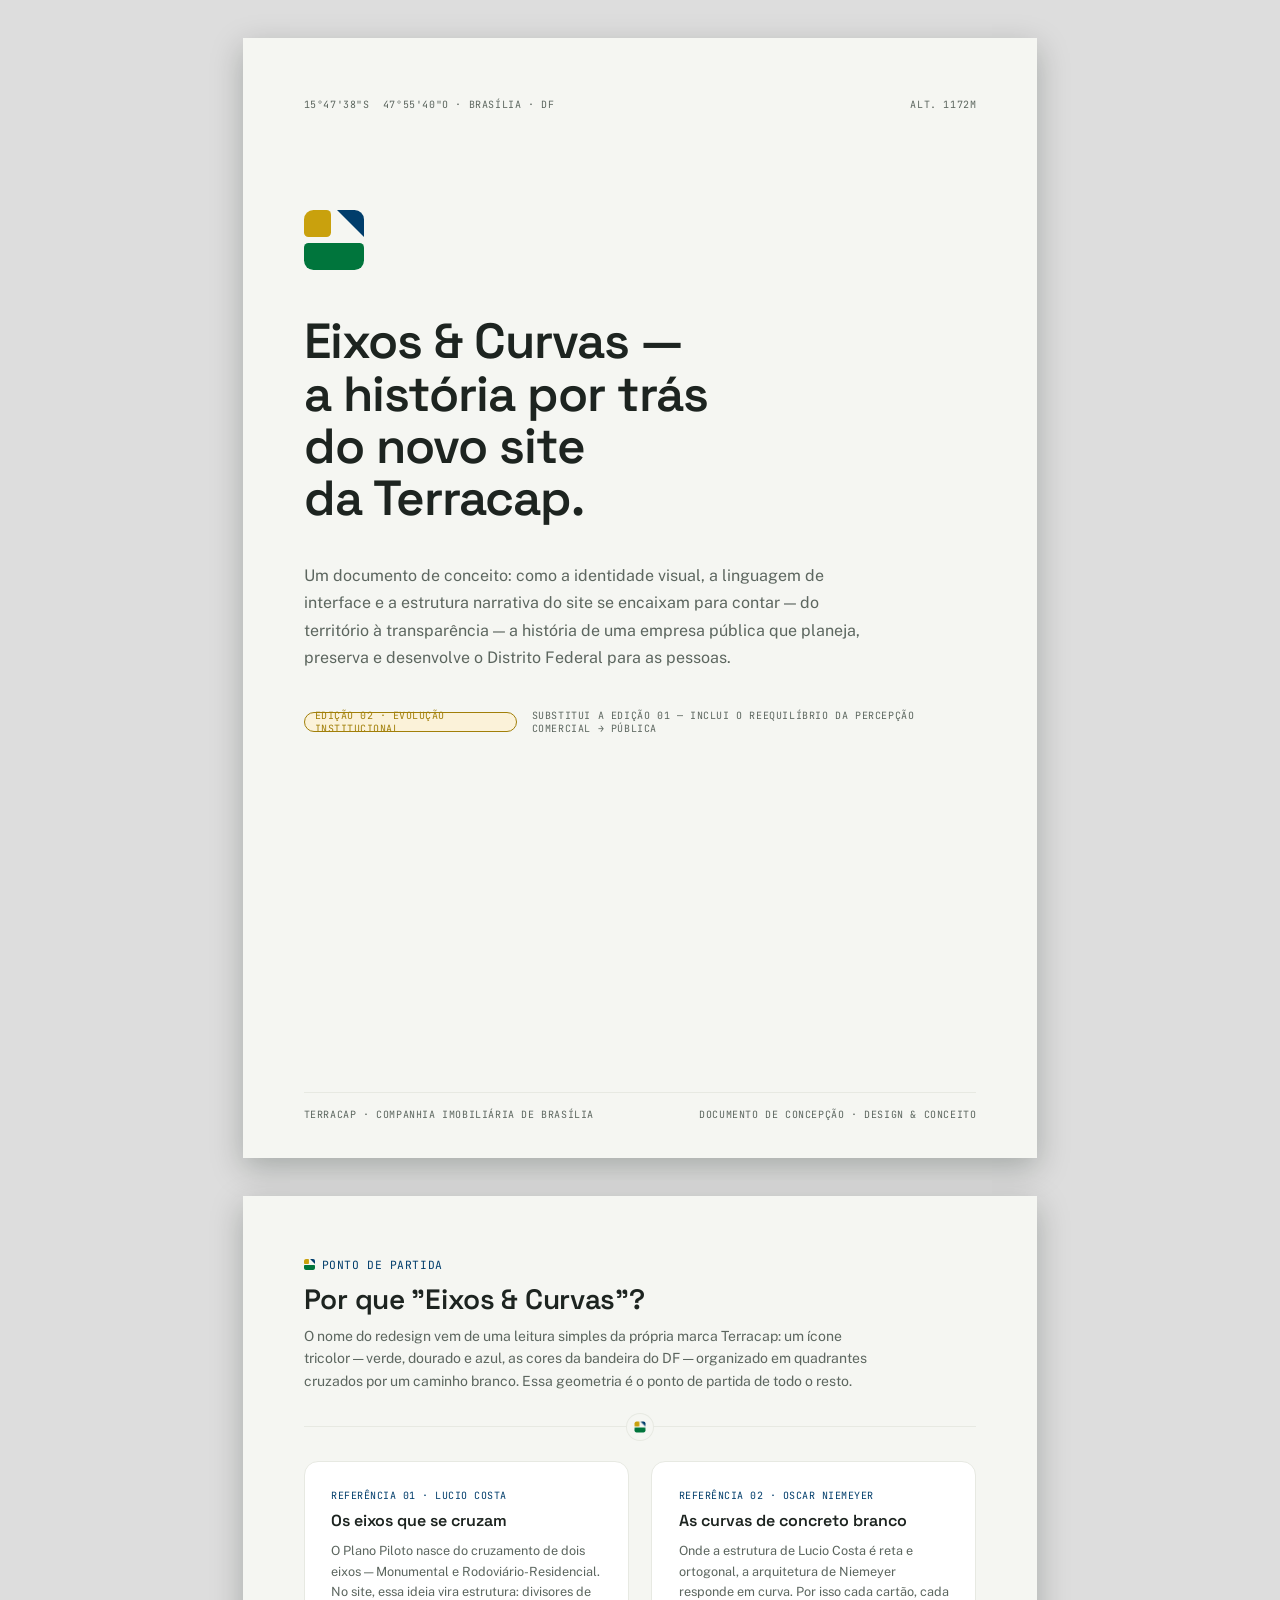
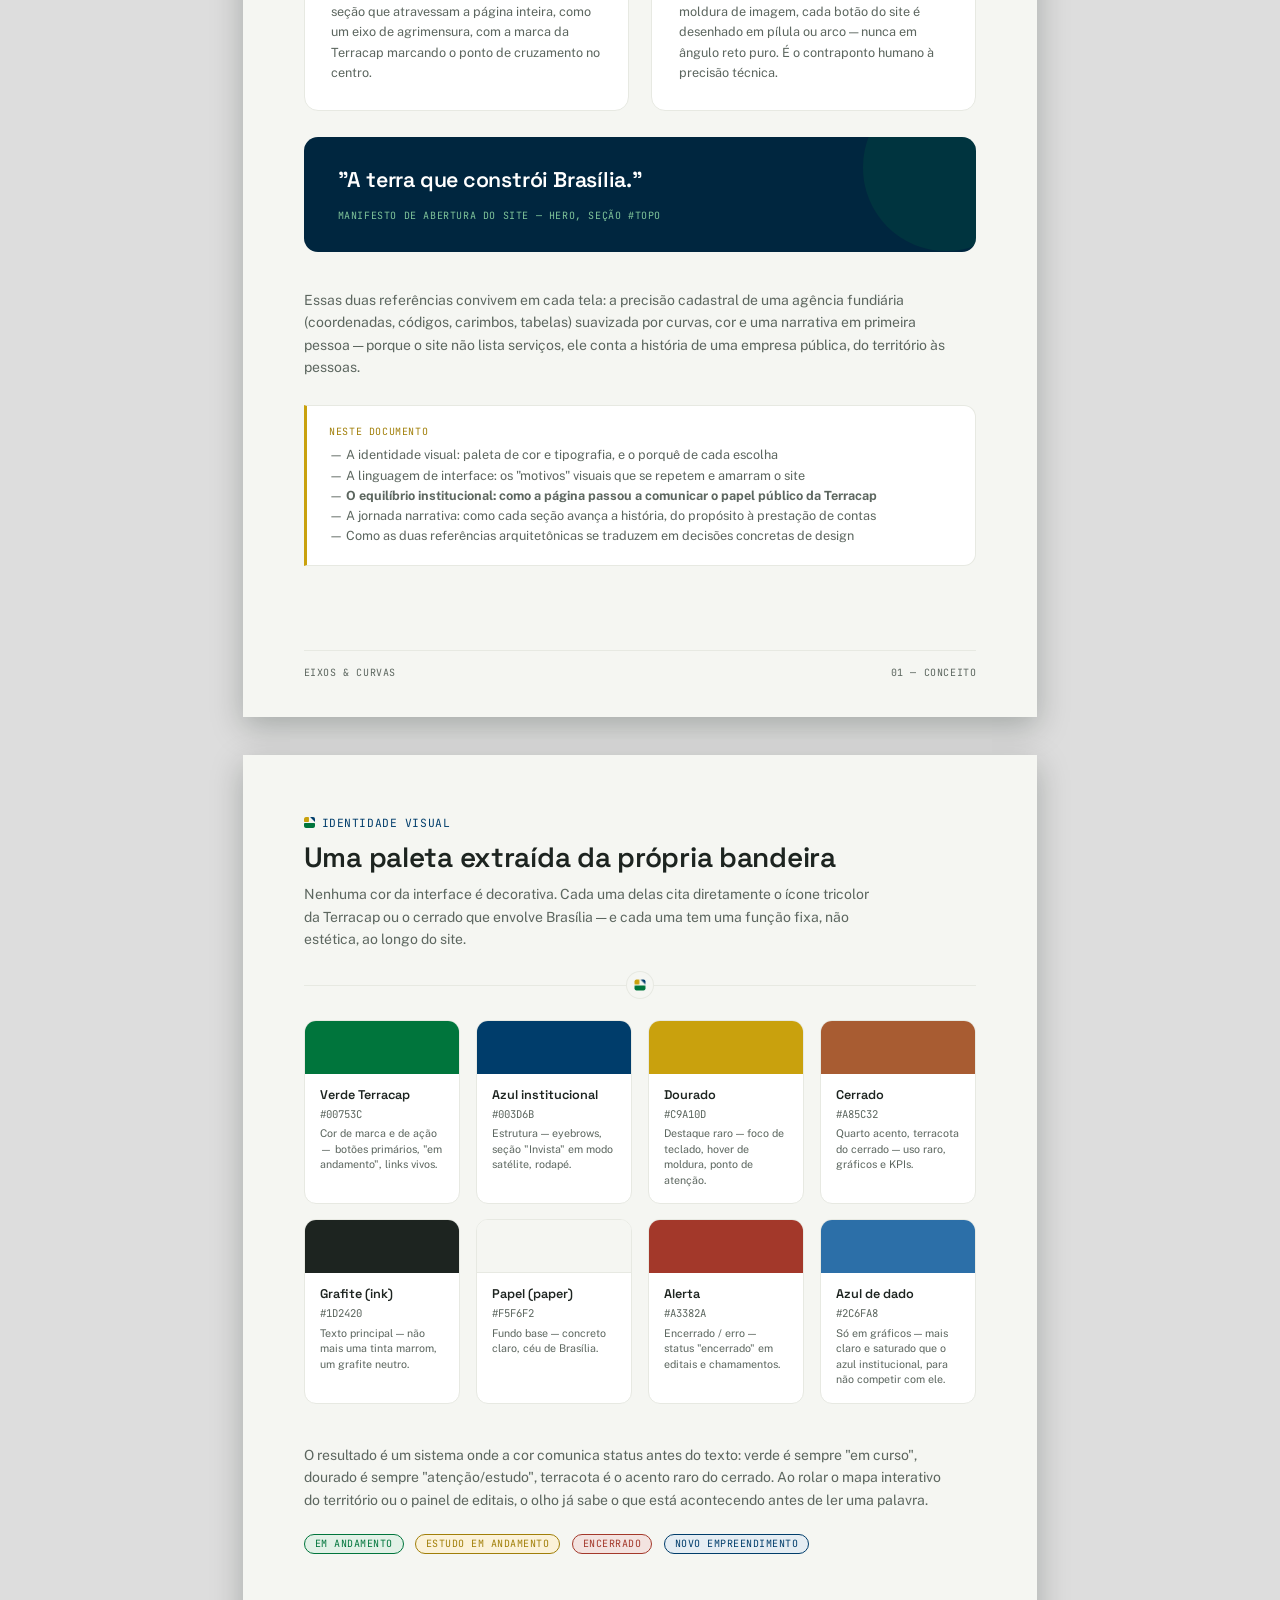
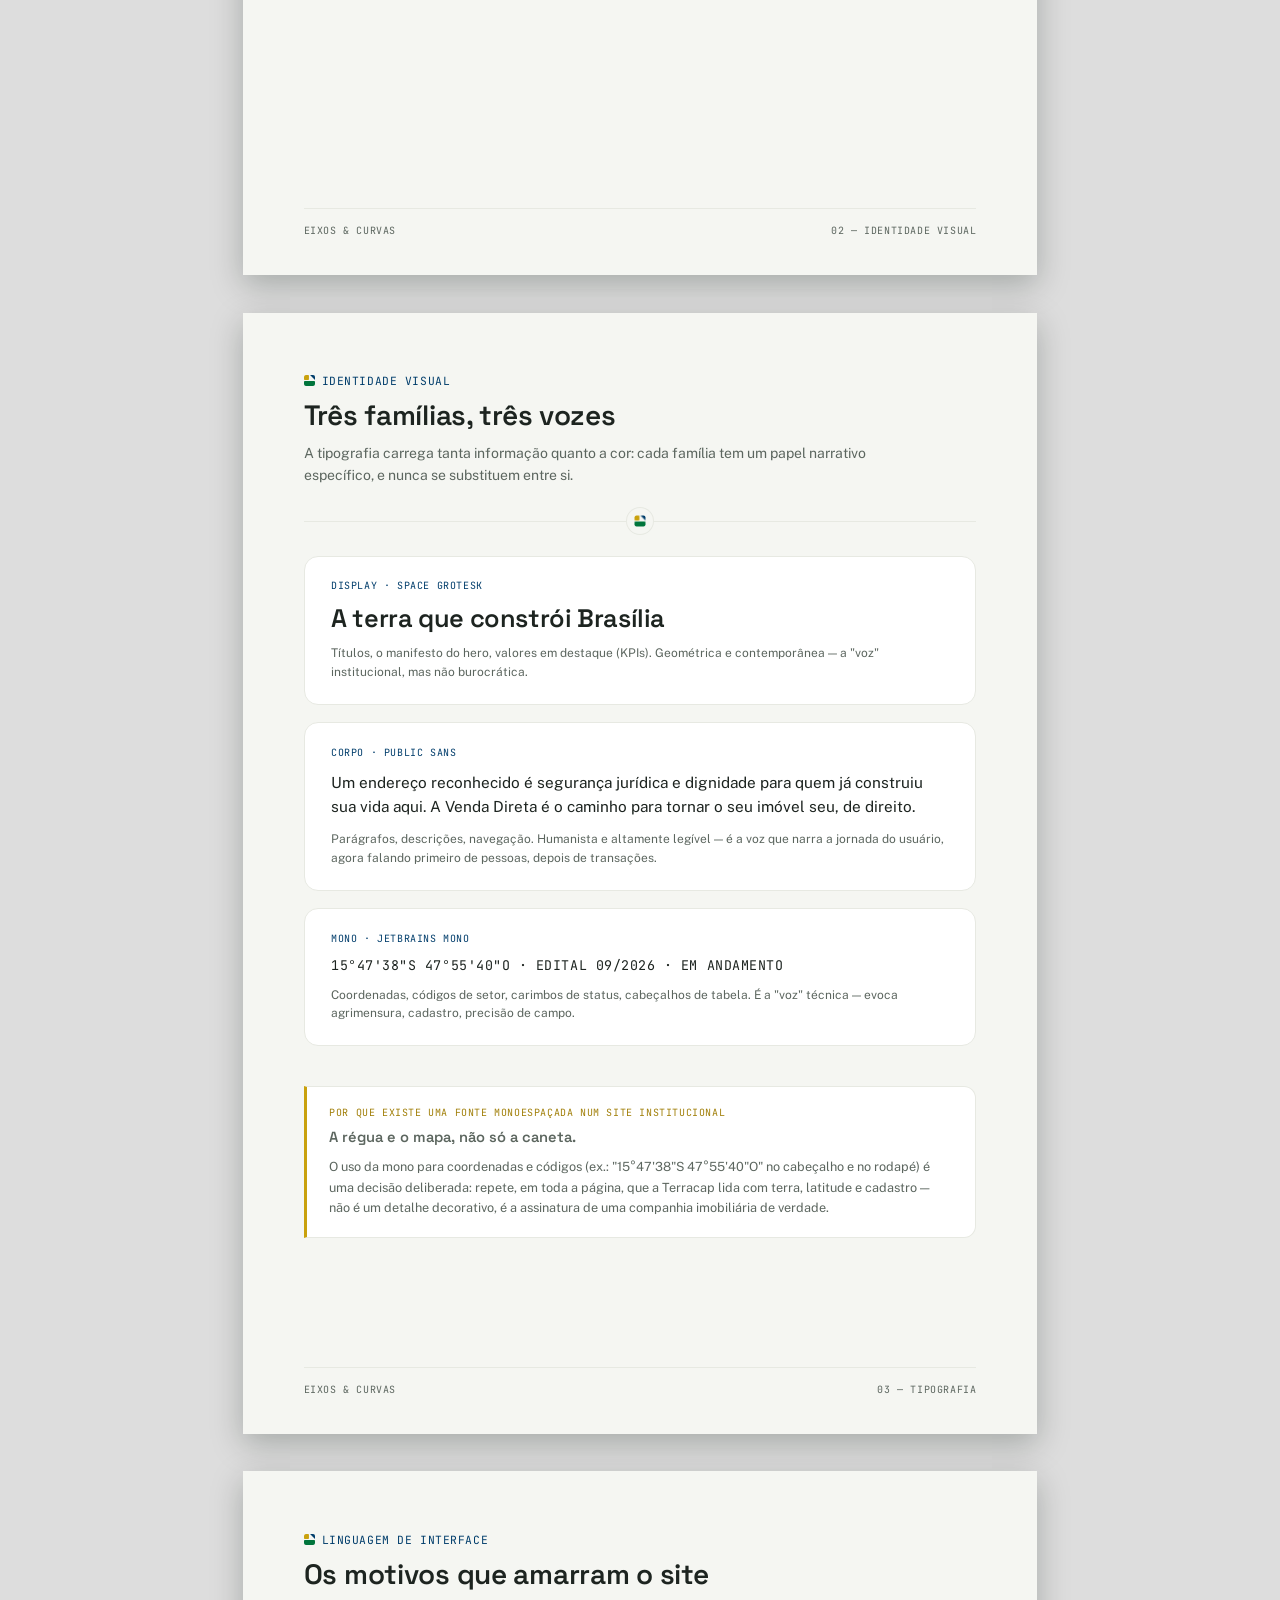
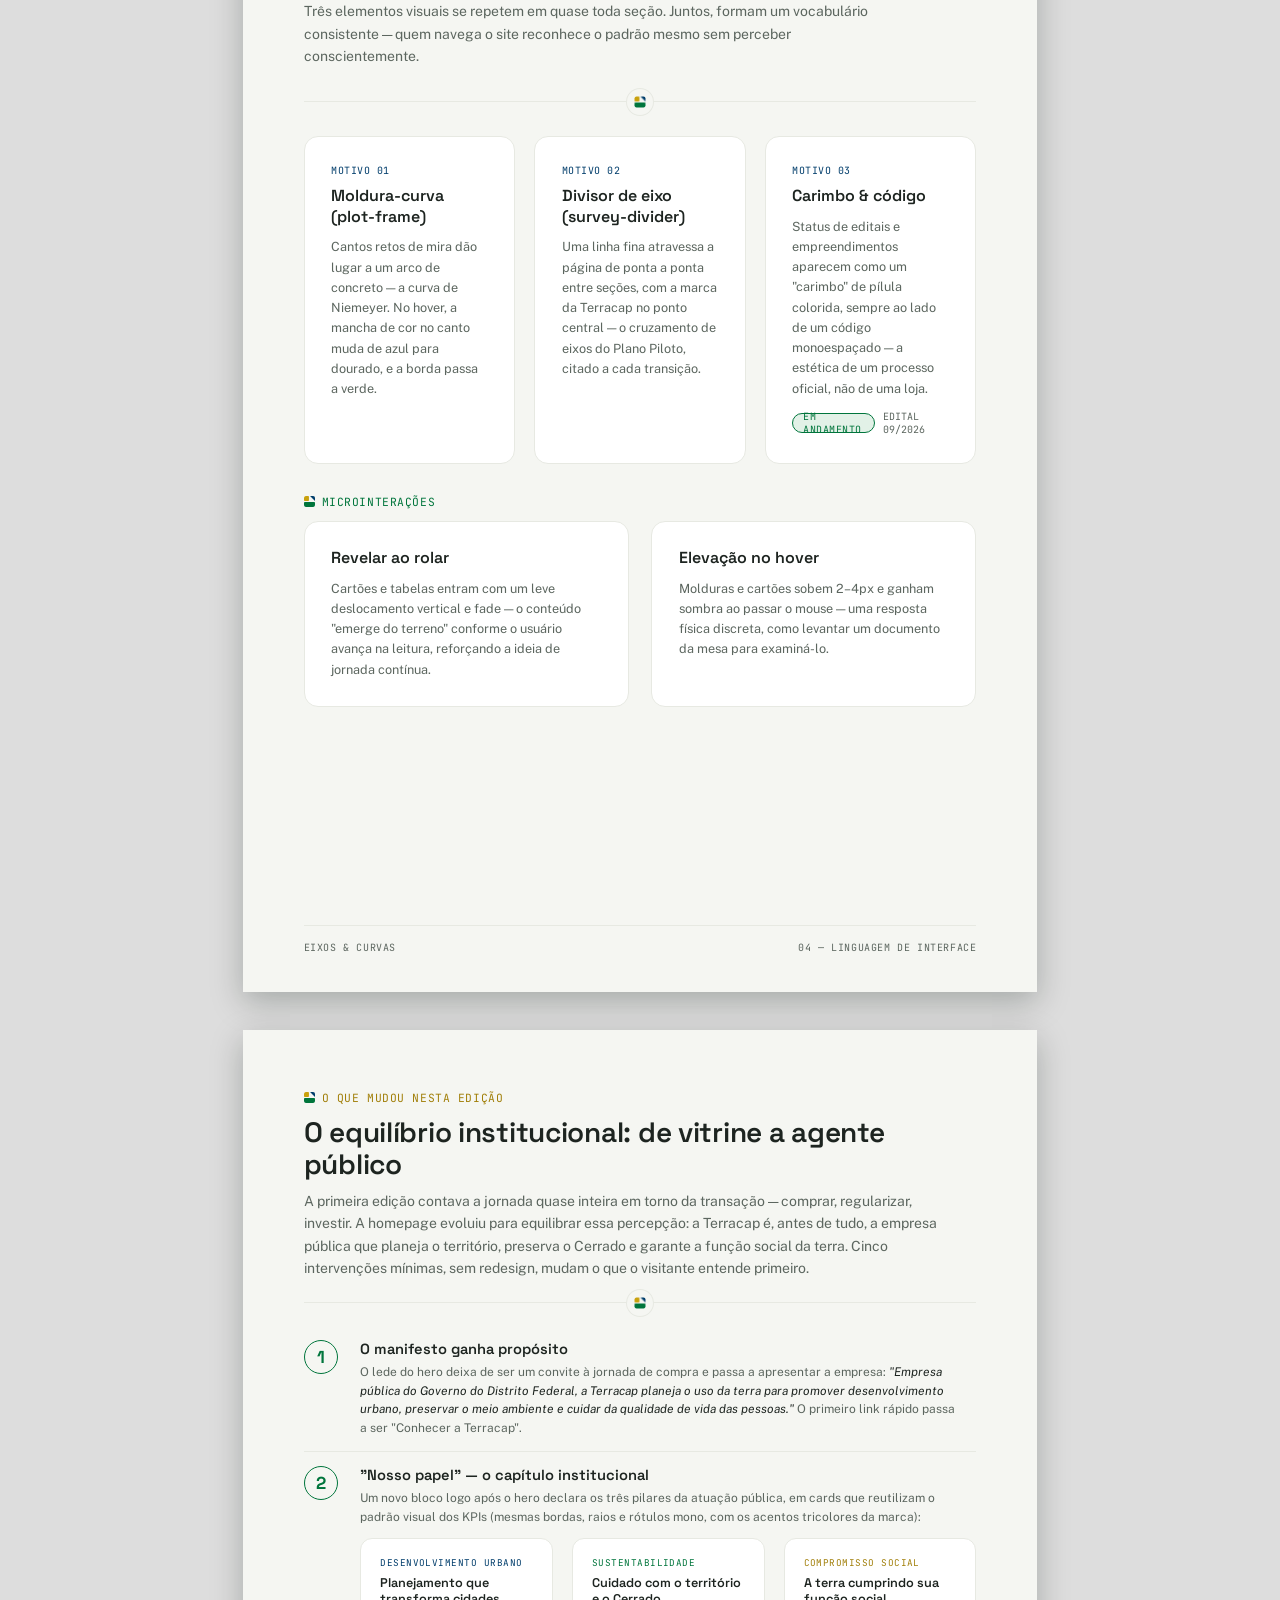
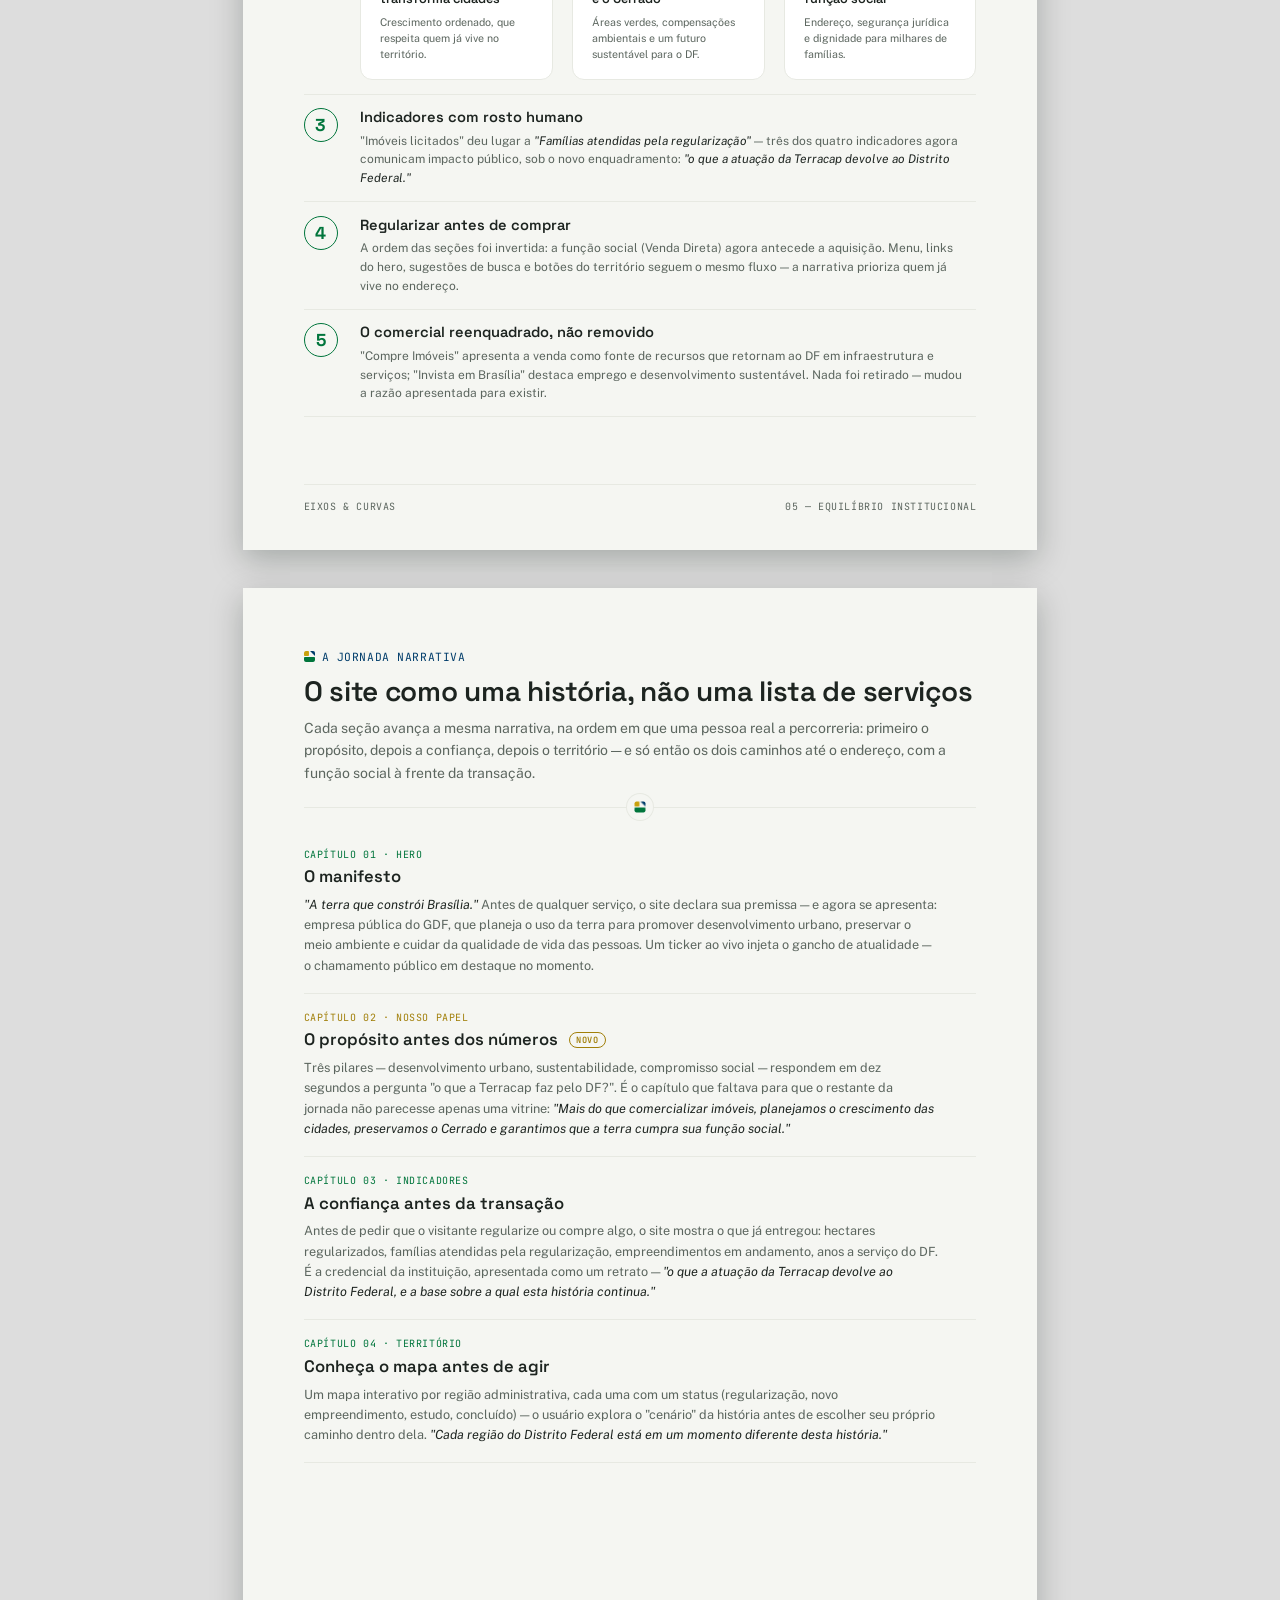
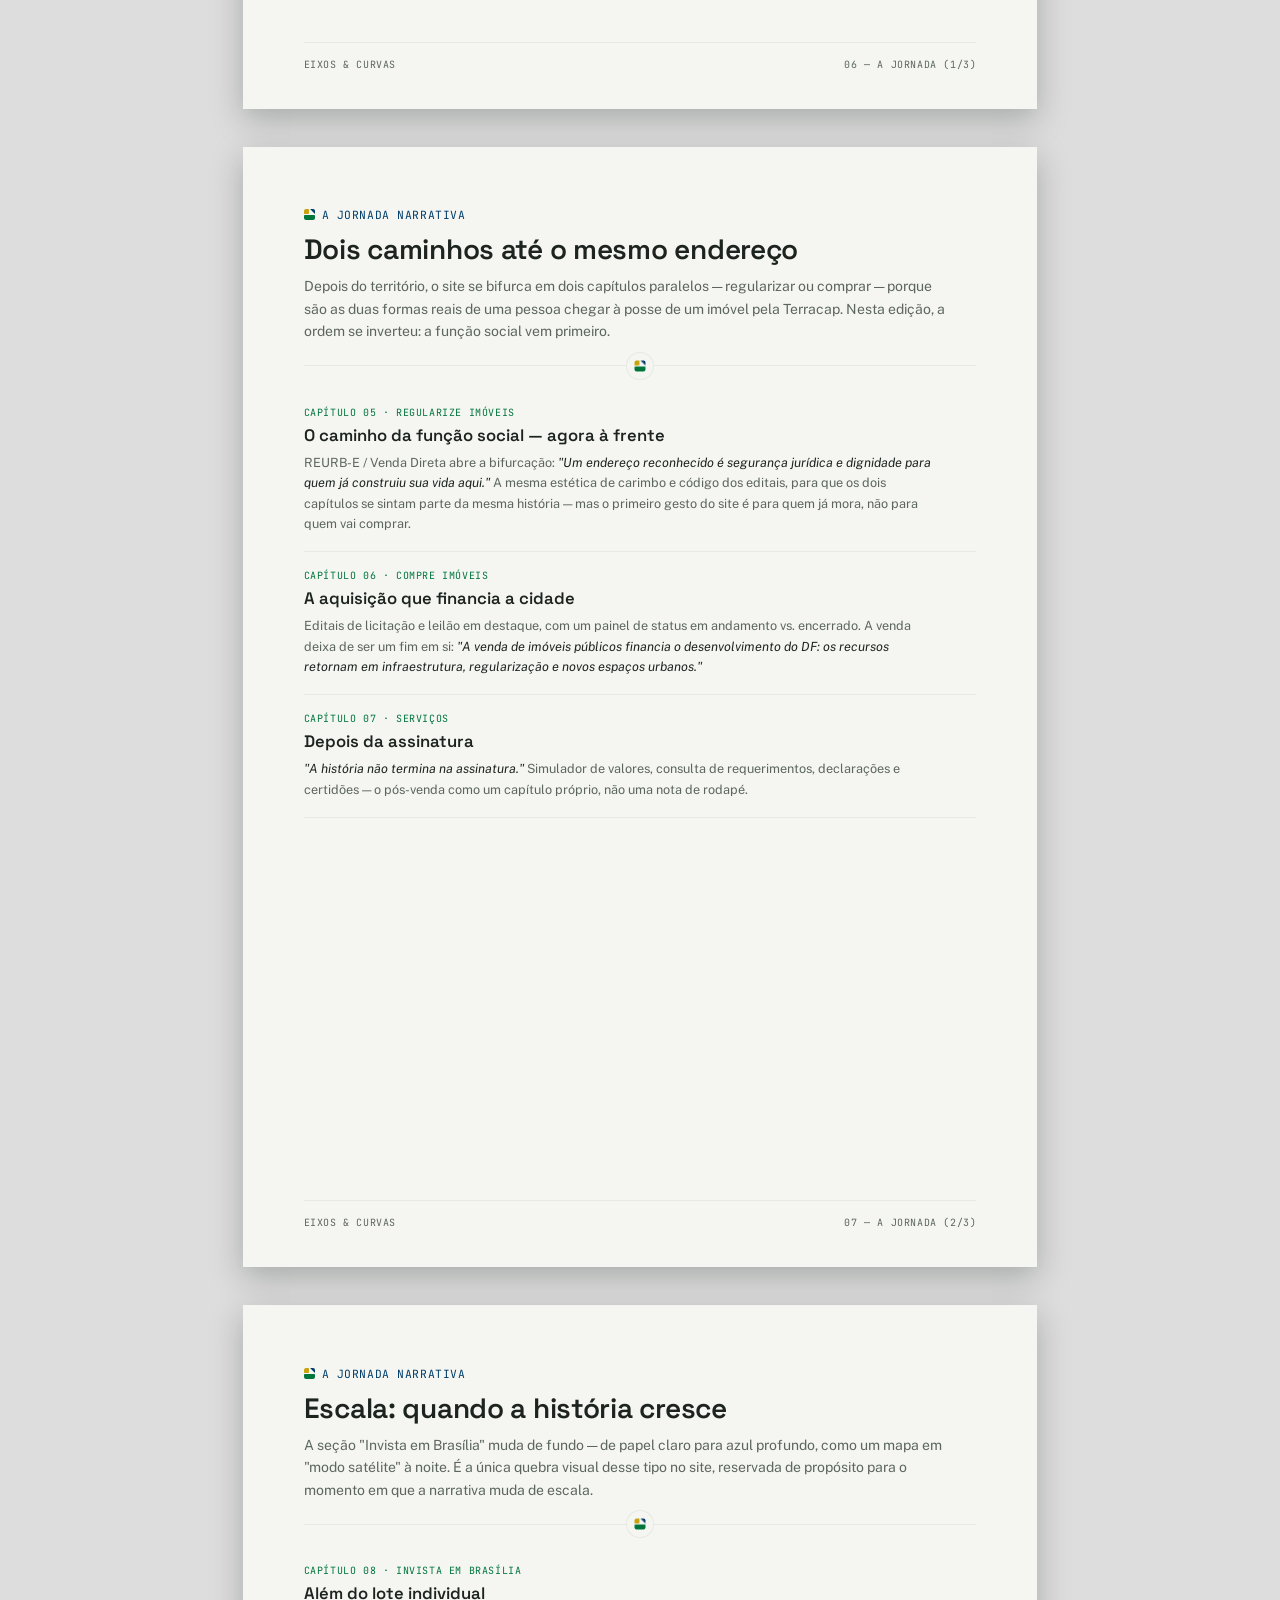
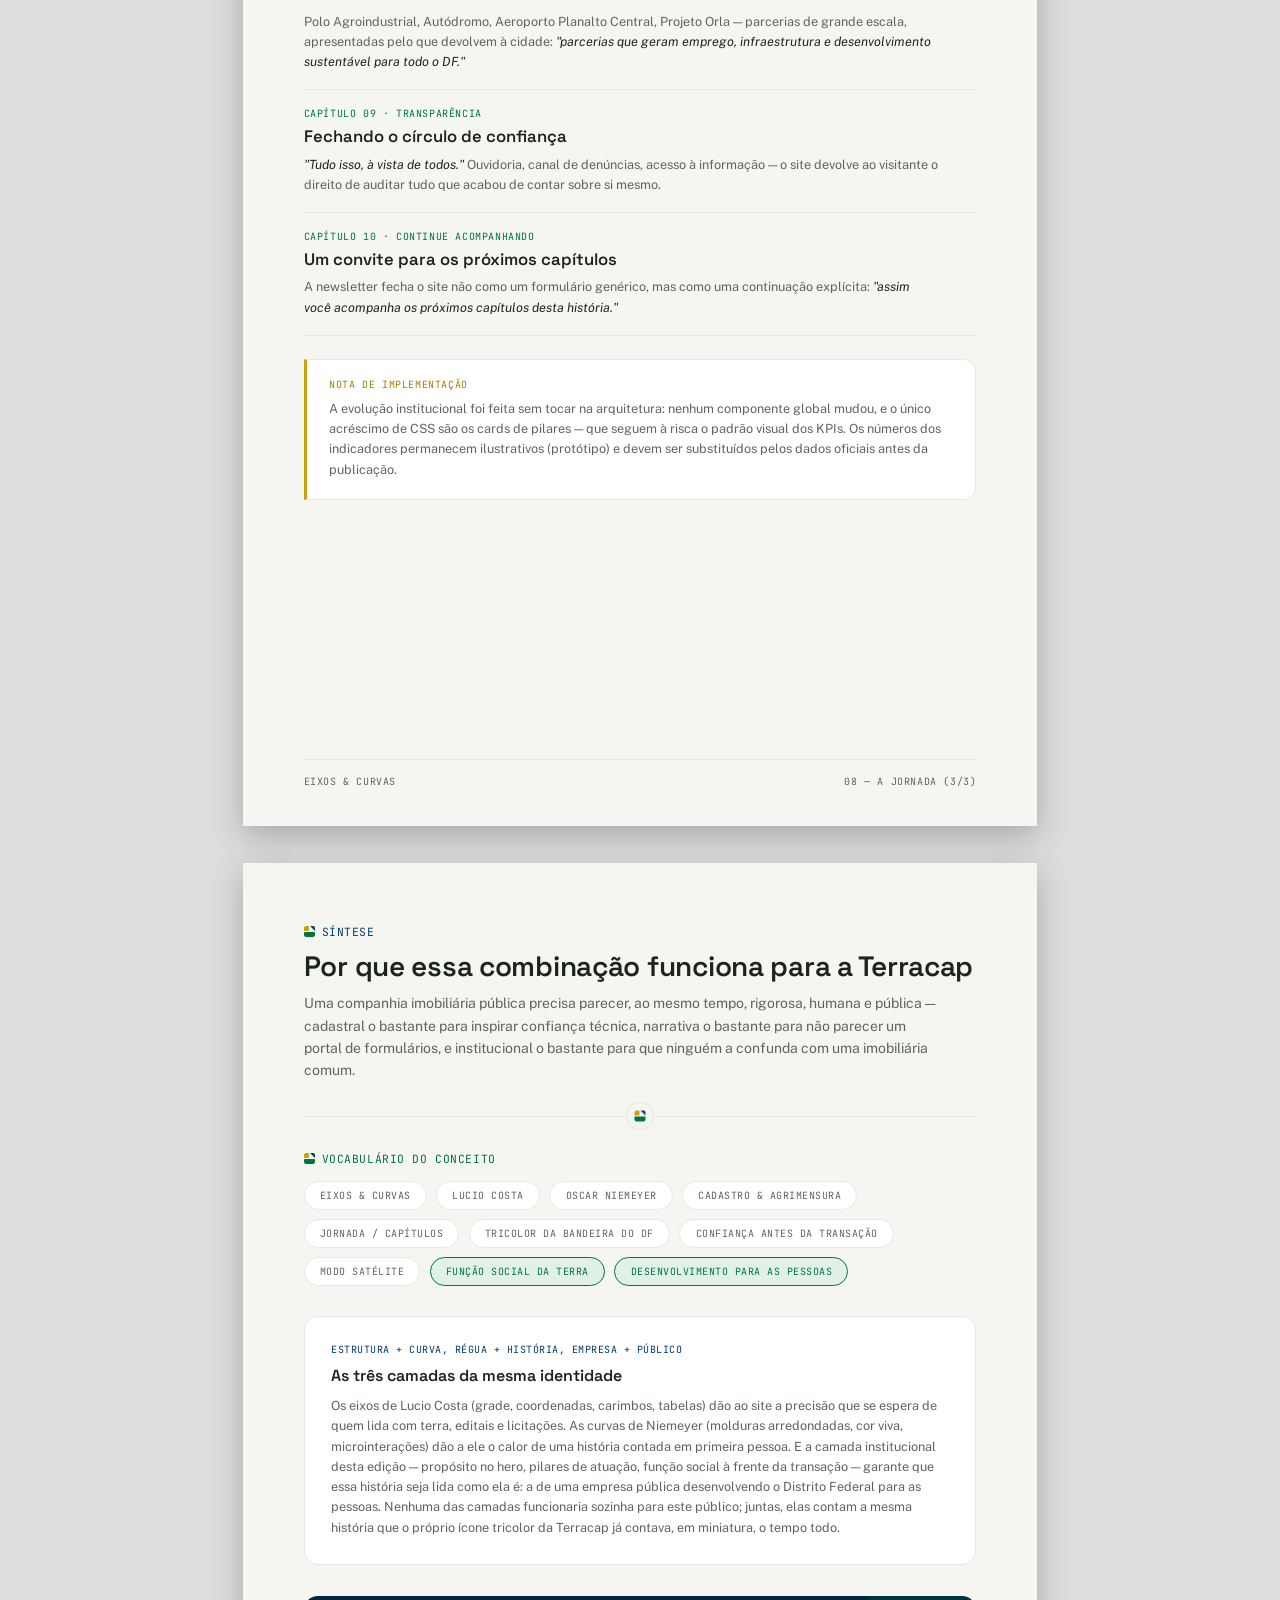
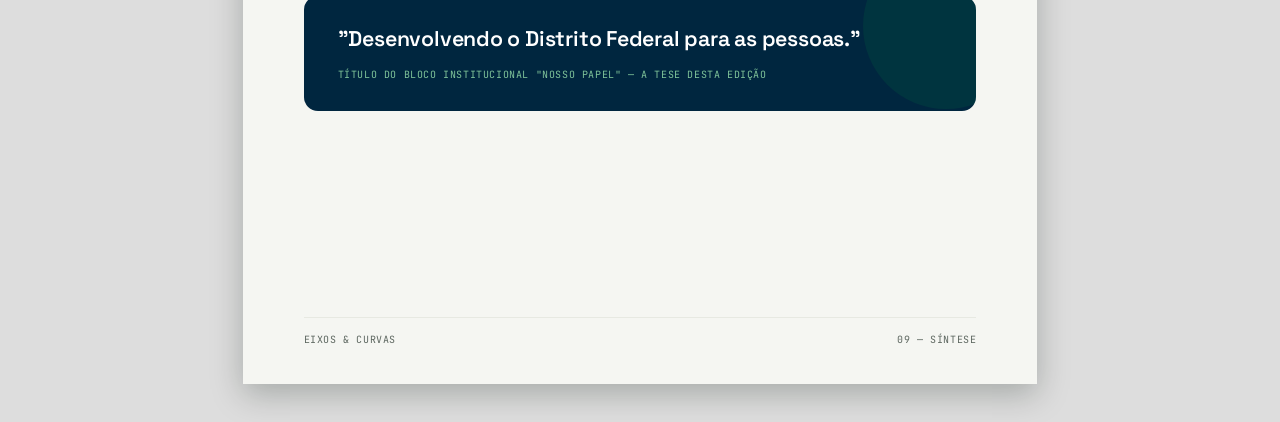
==== doc/Terracap-Eixos-e-Curvas-Conceito-e-Design.html @ aa043e46 "New content" ====
<!DOCTYPE html>
<html lang="pt-br">
<head>
<meta charset="utf-8">
<title>Terracap · Eixos &amp; Curvas — Conceito e Design</title>
<link rel="preconnect" href="https://fonts.googleapis.com">
<link rel="preconnect" href="https://fonts.gstatic.com" crossorigin>
<link href="https://fonts.googleapis.com/css2?family=Space+Grotesk:wght@500;600;700&family=Public+Sans:wght@400;500;600;700&family=JetBrains+Mono:wght@400;500;600&display=swap" rel="stylesheet">
<style>
/* ============================================================
   Documento de conceito — mesmos tokens do site (terracap.css)
   Impresso em A4 retrato via navegador (como a edição anterior).
   ============================================================ */
:root{
  --ink:#1D2420; --ink-60:#5C665F;
  --paper:#F5F6F2; --paper-deep:#E7E9E2; --white:#FFFFFF;
  --verde:#00753C; --verde-deep:#00532A; --verde-tint:#E2F1E7;
  --azul:#003D6B; --azul-deep:#00263F; --azul-tint:#E5EDF3;
  --dourado:#C9A10D; --dourado-deep:#A17F09; --dourado-tint:#FBF2D9;
  --alerta:#A3382A; --alerta-tint:#F3E3E0;
  --cerrado:#A85C32; --cerrado-deep:#7E4423; --cerrado-tint:#F3E7DE;
  --data-azul:#2C6FA8;
  --display:"Space Grotesk",sans-serif;
  --body:"Public Sans",sans-serif;
  --mono:"JetBrains Mono",monospace;
  --mark: url("data:image/svg+xml;utf8,<svg xmlns='http://www.w3.org/2000/svg' viewBox='0 0 20 20'><rect x='0' y='0' width='9' height='9' rx='1.5' fill='%23C9A10D'/><polygon points='11,0 20,0 20,9' fill='%23003D6B'/><rect x='0' y='11' width='20' height='9' rx='1.5' fill='%2300753C'/></svg>");
}
*{box-sizing:border-box;-webkit-print-color-adjust:exact;print-color-adjust:exact;}
html,body{margin:0;padding:0;}
body{font-family:var(--body);color:var(--ink);background:#DDD;}
@page{size:A4 portrait;margin:0;}

.page{
  width:210mm;height:296.5mm;position:relative;overflow:hidden;
  background:var(--paper);
  padding:16mm 16mm 24mm;
  page-break-after:always;break-after:page;
  margin:0 auto;
}
@media screen{ .page{margin:10mm auto;box-shadow:0 10px 30px rgba(0,20,10,.25);} }

/* ---------- vocabulário tipográfico ---------- */
.coord{font-family:var(--mono);font-size:7.5pt;letter-spacing:.06em;color:var(--ink-60);text-transform:uppercase;}
.eyebrow{
  font-family:var(--mono);font-size:8.5pt;letter-spacing:.05em;text-transform:uppercase;
  color:var(--azul);display:flex;align-items:center;gap:7px;margin:0 0 12px;
}
.eyebrow::before{content:"";display:inline-block;width:11px;height:11px;flex-shrink:0;background-image:var(--mark);background-size:cover;border-radius:2px;}
h1,h2,h3,h4{margin:0;font-family:var(--display);}
.section-title{font-size:21pt;font-weight:600;letter-spacing:-.01em;line-height:1.12;}
.section-sub{max-width:150mm;margin:10px 0 0;color:var(--ink-60);font-size:10.5pt;line-height:1.6;}
p{margin:0;}

/* ---------- divisor de eixo ---------- */
.survey-divider{position:relative;height:1px;background:var(--paper-deep);margin:9mm 0;}
.survey-divider::after{
  content:"";position:absolute;top:50%;left:50%;transform:translate(-50%,-50%);
  background:var(--paper);width:26px;height:26px;border-radius:50%;box-shadow:0 0 0 1px var(--paper-deep);
}
.survey-divider::before{
  content:"";position:absolute;top:50%;left:50%;transform:translate(-50%,-50%);
  width:11px;height:11px;z-index:1;background-image:var(--mark);background-size:cover;border-radius:2px;
}

/* ---------- carimbos ---------- */
.stamp{
  display:inline-flex;align-items:center;height:20px;padding:0 10px;
  font-family:var(--mono);font-size:7.5pt;letter-spacing:.05em;border-radius:999px;border:1px solid currentColor;
}
.stamp-verde{color:var(--verde);background:var(--verde-tint);}
.stamp-alerta{color:var(--alerta);background:var(--alerta-tint);}
.stamp-dourado{color:var(--dourado-deep);background:var(--dourado-tint);}
.stamp-azul{color:var(--azul);background:var(--azul-tint);}

/* ---------- rodapé de página ---------- */
.page-foot{
  position:absolute;left:16mm;right:16mm;bottom:10mm;
  display:flex;justify-content:space-between;align-items:center;
  border-top:1px solid var(--paper-deep);padding-top:4mm;
  font-family:var(--mono);font-size:7.5pt;letter-spacing:.06em;color:var(--ink-60);text-transform:uppercase;
}

/* ---------- cartões genéricos ---------- */
.card{
  background:var(--white);border:1px solid var(--paper-deep);border-radius:14px;
  padding:7mm;
}
.card .code{font-family:var(--mono);font-size:7.5pt;letter-spacing:.05em;text-transform:uppercase;color:var(--azul);display:block;margin-bottom:2.5mm;}
.card h3{font-size:12pt;font-weight:600;margin-bottom:2.5mm;line-height:1.3;}
.card p{font-size:9.5pt;color:var(--ink-60);line-height:1.6;}
.grid-2{display:grid;grid-template-columns:1fr 1fr;gap:6mm;}
.grid-3{display:grid;grid-template-columns:1fr 1fr 1fr;gap:5mm;}
.grid-4{display:grid;grid-template-columns:repeat(4,1fr);gap:4mm;}

/* ---------- capa ---------- */
.cover{display:flex;flex-direction:column;}
.cover .coord-top{display:flex;justify-content:space-between;margin-bottom:26mm;}
.cover-mark{width:16mm;height:16mm;background-image:var(--mark);background-size:cover;border-radius:2.5mm;margin-bottom:12mm;}
.cover h1{font-size:37pt;font-weight:600;letter-spacing:-.02em;line-height:1.06;max-width:165mm;}
.cover .lede{max-width:150mm;margin-top:10mm;font-size:12pt;line-height:1.7;color:var(--ink-60);}
.cover .edition{margin-top:10mm;display:flex;gap:4mm;align-items:center;}
.cover-foot{
  position:absolute;left:16mm;right:16mm;bottom:10mm;
  display:flex;justify-content:space-between;align-items:flex-end;
  border-top:1px solid var(--paper-deep);padding-top:4mm;
}
.cover-foot .l{font-family:var(--mono);font-size:7.5pt;letter-spacing:.06em;color:var(--ink-60);text-transform:uppercase;}

/* ---------- citação / manifesto ---------- */
.quote-frame{
  background:var(--azul-deep);border-radius:14px;padding:8mm 9mm;color:var(--white);
  position:relative;overflow:hidden;
}
.quote-frame::before{content:"";position:absolute;top:-14mm;right:-14mm;width:44mm;height:44mm;border-radius:50%;background:var(--verde);opacity:.18;}
.quote-frame .q{font-family:var(--display);font-size:16pt;font-weight:600;letter-spacing:-.01em;line-height:1.25;position:relative;}
.quote-frame .src{font-family:var(--mono);font-size:7.5pt;letter-spacing:.06em;text-transform:uppercase;color:#7FC49A;margin-top:4mm;display:block;position:relative;}

/* ---------- paleta ---------- */
.swatch{background:var(--white);border:1px solid var(--paper-deep);border-radius:12px;overflow:hidden;}
.swatch .chip{height:14mm;}
.swatch .info{padding:3.5mm 4mm 4mm;}
.swatch .nm{font-family:var(--display);font-weight:600;font-size:9.5pt;margin-bottom:1mm;}
.swatch .hx{font-family:var(--mono);font-size:8pt;color:var(--ink-60);display:block;margin-bottom:1.5mm;}
.swatch .fn{font-size:8pt;color:var(--ink-60);line-height:1.45;}

/* ---------- tipografia (página 03) ---------- */
.type-card{background:var(--white);border:1px solid var(--paper-deep);border-radius:14px;padding:6mm 7mm;margin-bottom:4.5mm;}
.type-card .tag{font-family:var(--mono);font-size:7.5pt;letter-spacing:.06em;text-transform:uppercase;color:var(--azul);display:block;margin-bottom:3mm;}
.type-card .sample-display{font-family:var(--display);font-size:19pt;font-weight:600;letter-spacing:-.015em;line-height:1.15;}
.type-card .sample-body{font-family:var(--body);font-size:11.5pt;line-height:1.6;}
.type-card .sample-mono{font-family:var(--mono);font-size:10pt;letter-spacing:.04em;}
.type-card .why{font-size:9pt;color:var(--ink-60);line-height:1.55;margin-top:3mm;}

/* ---------- callout ---------- */
.callout{
  border:1px solid var(--paper-deep);border-left:3px solid var(--dourado);
  background:var(--white);border-radius:0 12px 12px 0;padding:5mm 6mm;
}
.callout .t{font-family:var(--display);font-weight:600;font-size:11pt;margin-bottom:2mm;}
.callout .k{font-family:var(--mono);font-size:7.5pt;letter-spacing:.06em;text-transform:uppercase;color:var(--dourado-deep);display:block;margin-bottom:2mm;}
.callout p{font-size:9.5pt;color:var(--ink-60);line-height:1.6;}

/* ---------- capítulos da jornada ---------- */
.chapter{border-bottom:1px solid var(--paper-deep);padding:4.5mm 0;}
.chapter:last-of-type{border-bottom:none;}
.chapter .ch-tag{font-family:var(--mono);font-size:7.5pt;letter-spacing:.06em;text-transform:uppercase;color:var(--verde);display:block;margin-bottom:1.5mm;}
.chapter h3{font-size:12.5pt;font-weight:600;margin-bottom:2mm;}
.chapter p{font-size:9.5pt;color:var(--ink-60);line-height:1.6;max-width:168mm;}
.chapter .q{color:var(--ink);font-style:italic;}
.ch-new .ch-tag{color:var(--dourado-deep);}
.ch-new h3::after{
  content:"NOVO";font-family:var(--mono);font-size:6.5pt;letter-spacing:.08em;color:var(--dourado-deep);
  border:1px solid var(--dourado-deep);border-radius:999px;padding:1px 6px;margin-left:3mm;vertical-align:2px;
}

/* ---------- equilíbrio institucional (página 05) ---------- */
.move{display:grid;grid-template-columns:11mm 1fr;gap:4mm;padding:3.6mm 0;border-bottom:1px solid var(--paper-deep);}
.move:last-of-type{border-bottom:none;}
.move .n{
  font-family:var(--display);font-weight:700;font-size:13pt;color:var(--verde);
  width:9mm;height:9mm;border:1.5px solid var(--verde);border-radius:50%;
  display:flex;align-items:center;justify-content:center;
}
.move h3{font-size:11pt;font-weight:600;margin-bottom:1.5mm;}
.move p{font-size:9pt;color:var(--ink-60);line-height:1.55;max-width:160mm;}
.move .q{color:var(--ink);font-style:italic;}

/* ---------- pilares (espelho do site) ---------- */
.pillar{background:var(--white);border:1px solid var(--paper-deep);border-radius:12px;padding:4.5mm 5mm;}
.pillar .code{font-family:var(--mono);font-size:7pt;letter-spacing:.05em;text-transform:uppercase;display:block;margin-bottom:1.6mm;}
.pillar:nth-child(1) .code{color:var(--azul);}
.pillar:nth-child(2) .code{color:var(--verde);}
.pillar:nth-child(3) .code{color:var(--dourado-deep);}
.pillar h4{font-size:9.5pt;font-weight:600;line-height:1.3;margin-bottom:1.6mm;}
.pillar p{font-size:8pt;color:var(--ink-60);line-height:1.5;}

/* ---------- vocabulário (síntese) ---------- */
.vocab{display:flex;flex-wrap:wrap;gap:2.5mm;margin-top:4mm;}
.vocab span{
  font-family:var(--mono);font-size:7.5pt;letter-spacing:.05em;text-transform:uppercase;
  border:1px solid var(--paper-deep);background:var(--white);border-radius:999px;padding:1.8mm 4mm;color:var(--ink-60);
}
.vocab span.hi{border-color:var(--verde);color:var(--verde);background:var(--verde-tint);}
</style>
</head>
<body>

<!-- ==================================================== PÁGINA 1 · CAPA -->
<div class="page cover">
  <div class="coord-top">
    <span class="coord">15°47'38"S&nbsp;&nbsp;47°55'40"O · BRASÍLIA · DF</span>
    <span class="coord">ALT. 1172M</span>
  </div>
  <div class="cover-mark"></div>
  <h1>Eixos &amp; Curvas —<br>a história por trás<br>do novo site<br>da Terracap.</h1>
  <p class="lede">Um documento de conceito: como a identidade visual, a linguagem de interface e a estrutura narrativa do site se encaixam para contar — do território à transparência — a história de uma empresa pública que planeja, preserva e desenvolve o Distrito Federal para as pessoas.</p>
  <div class="edition">
    <span class="stamp stamp-dourado">EDIÇÃO 02 · EVOLUÇÃO INSTITUCIONAL</span>
    <span class="coord">Substitui a edição 01 — inclui o reequilíbrio da percepção comercial → pública</span>
  </div>
  <div class="cover-foot">
    <span class="l">TERRACAP · COMPANHIA IMOBILIÁRIA DE BRASÍLIA</span>
    <span class="l">Documento de concepção · Design &amp; Conceito</span>
  </div>
</div>

<!-- ==================================================== PÁGINA 2 · 01 CONCEITO -->
<div class="page">
  <span class="eyebrow">Ponto de partida</span>
  <h2 class="section-title">Por que "Eixos &amp; Curvas"?</h2>
  <p class="section-sub">O nome do redesign vem de uma leitura simples da própria marca Terracap: um ícone tricolor — verde, dourado e azul, as cores da bandeira do DF — organizado em quadrantes cruzados por um caminho branco. Essa geometria é o ponto de partida de todo o resto.</p>

  <div class="survey-divider"></div>

  <div class="grid-2">
    <div class="card">
      <span class="code">Referência 01 · Lucio Costa</span>
      <h3>Os eixos que se cruzam</h3>
      <p>O Plano Piloto nasce do cruzamento de dois eixos — Monumental e Rodoviário-Residencial. No site, essa ideia vira estrutura: divisores de seção que atravessam a página inteira, como um eixo de agrimensura, com a marca da Terracap marcando o ponto de cruzamento no centro.</p>
    </div>
    <div class="card">
      <span class="code">Referência 02 · Oscar Niemeyer</span>
      <h3>As curvas de concreto branco</h3>
      <p>Onde a estrutura de Lucio Costa é reta e ortogonal, a arquitetura de Niemeyer responde em curva. Por isso cada cartão, cada moldura de imagem, cada botão do site é desenhado em pílula ou arco — nunca em ângulo reto puro. É o contraponto humano à precisão técnica.</p>
    </div>
  </div>

  <div style="height:7mm;"></div>

  <div class="quote-frame">
    <p class="q">"A terra que constrói Brasília."</p>
    <span class="src">Manifesto de abertura do site — hero, seção #topo</span>
  </div>

  <div style="height:7mm;"></div>

  <p class="section-sub" style="max-width:170mm;">Essas duas referências convivem em cada tela: a precisão cadastral de uma agência fundiária (coordenadas, códigos, carimbos, tabelas) suavizada por curvas, cor e uma narrativa em primeira pessoa — porque o site não lista serviços, ele conta a história de uma empresa pública, do território às pessoas.</p>

  <div style="height:7mm;"></div>

  <div class="callout">
    <span class="k">Neste documento</span>
    <p>— A identidade visual: paleta de cor e tipografia, e o porquê de cada escolha<br>
    — A linguagem de interface: os "motivos" visuais que se repetem e amarram o site<br>
    — <strong>O equilíbrio institucional: como a página passou a comunicar o papel público da Terracap</strong><br>
    — A jornada narrativa: como cada seção avança a história, do propósito à prestação de contas<br>
    — Como as duas referências arquitetônicas se traduzem em decisões concretas de design</p>
  </div>

  <div class="page-foot"><span>EIXOS &amp; CURVAS</span><span>01 — CONCEITO</span></div>
</div>

<!-- ==================================================== PÁGINA 3 · 02 IDENTIDADE VISUAL -->
<div class="page">
  <span class="eyebrow">Identidade visual</span>
  <h2 class="section-title">Uma paleta extraída da própria bandeira</h2>
  <p class="section-sub">Nenhuma cor da interface é decorativa. Cada uma delas cita diretamente o ícone tricolor da Terracap ou o cerrado que envolve Brasília — e cada uma tem uma função fixa, não estética, ao longo do site.</p>

  <div class="survey-divider"></div>

  <div class="grid-4">
    <div class="swatch">
      <div class="chip" style="background:#00753C;"></div>
      <div class="info"><div class="nm">Verde Terracap</div><span class="hx">#00753C</span><p class="fn">Cor de marca e de ação — botões primários, "em andamento", links vivos.</p></div>
    </div>
    <div class="swatch">
      <div class="chip" style="background:#003D6B;"></div>
      <div class="info"><div class="nm">Azul institucional</div><span class="hx">#003D6B</span><p class="fn">Estrutura — eyebrows, seção "Invista" em modo satélite, rodapé.</p></div>
    </div>
    <div class="swatch">
      <div class="chip" style="background:#C9A10D;"></div>
      <div class="info"><div class="nm">Dourado</div><span class="hx">#C9A10D</span><p class="fn">Destaque raro — foco de teclado, hover de moldura, ponto de atenção.</p></div>
    </div>
    <div class="swatch">
      <div class="chip" style="background:#A85C32;"></div>
      <div class="info"><div class="nm">Cerrado</div><span class="hx">#A85C32</span><p class="fn">Quarto acento, terracota do cerrado — uso raro, gráficos e KPIs.</p></div>
    </div>
    <div class="swatch">
      <div class="chip" style="background:#1D2420;"></div>
      <div class="info"><div class="nm">Grafite (ink)</div><span class="hx">#1D2420</span><p class="fn">Texto principal — não mais uma tinta marrom, um grafite neutro.</p></div>
    </div>
    <div class="swatch">
      <div class="chip" style="background:#F5F6F2;border-bottom:1px solid #E7E9E2;"></div>
      <div class="info"><div class="nm">Papel (paper)</div><span class="hx">#F5F6F2</span><p class="fn">Fundo base — concreto claro, céu de Brasília.</p></div>
    </div>
    <div class="swatch">
      <div class="chip" style="background:#A3382A;"></div>
      <div class="info"><div class="nm">Alerta</div><span class="hx">#A3382A</span><p class="fn">Encerrado / erro — status "encerrado" em editais e chamamentos.</p></div>
    </div>
    <div class="swatch">
      <div class="chip" style="background:#2C6FA8;"></div>
      <div class="info"><div class="nm">Azul de dado</div><span class="hx">#2C6FA8</span><p class="fn">Só em gráficos — mais claro e saturado que o azul institucional, para não competir com ele.</p></div>
    </div>
  </div>

  <div style="height:8mm;"></div>

  <p class="section-sub" style="max-width:170mm;">O resultado é um sistema onde a cor comunica status antes do texto: verde é sempre "em curso", dourado é sempre "atenção/estudo", terracota é o acento raro do cerrado. Ao rolar o mapa interativo do território ou o painel de editais, o olho já sabe o que está acontecendo antes de ler uma palavra.</p>

  <div style="height:6mm;"></div>
  <div style="display:flex;gap:3mm;">
    <span class="stamp stamp-verde">EM ANDAMENTO</span>
    <span class="stamp stamp-dourado">ESTUDO EM ANDAMENTO</span>
    <span class="stamp stamp-alerta">ENCERRADO</span>
    <span class="stamp stamp-azul">NOVO EMPREENDIMENTO</span>
  </div>

  <div class="page-foot"><span>EIXOS &amp; CURVAS</span><span>02 — IDENTIDADE VISUAL</span></div>
</div>

<!-- ==================================================== PÁGINA 4 · 03 TIPOGRAFIA -->
<div class="page">
  <span class="eyebrow">Identidade visual</span>
  <h2 class="section-title">Três famílias, três vozes</h2>
  <p class="section-sub">A tipografia carrega tanta informação quanto a cor: cada família tem um papel narrativo específico, e nunca se substituem entre si.</p>

  <div class="survey-divider"></div>

  <div class="type-card">
    <span class="tag">Display · Space Grotesk</span>
    <p class="sample-display">A terra que constrói Brasília</p>
    <p class="why">Títulos, o manifesto do hero, valores em destaque (KPIs). Geométrica e contemporânea — a "voz" institucional, mas não burocrática.</p>
  </div>

  <div class="type-card">
    <span class="tag">Corpo · Public Sans</span>
    <p class="sample-body">Um endereço reconhecido é segurança jurídica e dignidade para quem já construiu sua vida aqui. A Venda Direta é o caminho para tornar o seu imóvel seu, de direito.</p>
    <p class="why">Parágrafos, descrições, navegação. Humanista e altamente legível — é a voz que narra a jornada do usuário, agora falando primeiro de pessoas, depois de transações.</p>
  </div>

  <div class="type-card">
    <span class="tag">Mono · JetBrains Mono</span>
    <p class="sample-mono">15°47'38"S 47°55'40"O · EDITAL 09/2026 · EM ANDAMENTO</p>
    <p class="why">Coordenadas, códigos de setor, carimbos de status, cabeçalhos de tabela. É a "voz" técnica — evoca agrimensura, cadastro, precisão de campo.</p>
  </div>

  <div style="height:6mm;"></div>

  <div class="callout">
    <span class="k">Por que existe uma fonte monoespaçada num site institucional</span>
    <p class="t">A régua e o mapa, não só a caneta.</p>
    <p>O uso da mono para coordenadas e códigos (ex.: "15°47'38"S 47°55'40"O" no cabeçalho e no rodapé) é uma decisão deliberada: repete, em toda a página, que a Terracap lida com terra, latitude e cadastro — não é um detalhe decorativo, é a assinatura de uma companhia imobiliária de verdade.</p>
  </div>

  <div class="page-foot"><span>EIXOS &amp; CURVAS</span><span>03 — TIPOGRAFIA</span></div>
</div>

<!-- ==================================================== PÁGINA 5 · 04 LINGUAGEM DE INTERFACE -->
<div class="page">
  <span class="eyebrow">Linguagem de interface</span>
  <h2 class="section-title">Os motivos que amarram o site</h2>
  <p class="section-sub">Três elementos visuais se repetem em quase toda seção. Juntos, formam um vocabulário consistente — quem navega o site reconhece o padrão mesmo sem perceber conscientemente.</p>

  <div class="survey-divider"></div>

  <div class="grid-3">
    <div class="card">
      <span class="code">Motivo 01</span>
      <h3>Moldura-curva (plot-frame)</h3>
      <p>Cantos retos de mira dão lugar a um arco de concreto — a curva de Niemeyer. No hover, a mancha de cor no canto muda de azul para dourado, e a borda passa a verde.</p>
    </div>
    <div class="card">
      <span class="code">Motivo 02</span>
      <h3>Divisor de eixo (survey-divider)</h3>
      <p>Uma linha fina atravessa a página de ponta a ponta entre seções, com a marca da Terracap no ponto central — o cruzamento de eixos do Plano Piloto, citado a cada transição.</p>
    </div>
    <div class="card">
      <span class="code">Motivo 03</span>
      <h3>Carimbo &amp; código</h3>
      <p>Status de editais e empreendimentos aparecem como um "carimbo" de pílula colorida, sempre ao lado de um código monoespaçado — a estética de um processo oficial, não de uma loja.</p>
      <div style="margin-top:3mm;display:flex;gap:2mm;align-items:center;">
        <span class="stamp stamp-verde">EM ANDAMENTO</span>
        <span style="font-family:var(--mono);font-size:7.5pt;color:var(--ink-60);">EDITAL 09/2026</span>
      </div>
    </div>
  </div>

  <div style="height:8mm;"></div>

  <span class="eyebrow" style="color:var(--verde);">Microinterações</span>
  <div class="grid-2">
    <div class="card">
      <h3>Revelar ao rolar</h3>
      <p>Cartões e tabelas entram com um leve deslocamento vertical e fade — o conteúdo "emerge do terreno" conforme o usuário avança na leitura, reforçando a ideia de jornada contínua.</p>
    </div>
    <div class="card">
      <h3>Elevação no hover</h3>
      <p>Molduras e cartões sobem 2–4px e ganham sombra ao passar o mouse — uma resposta física discreta, como levantar um documento da mesa para examiná-lo.</p>
    </div>
  </div>

  <div class="page-foot"><span>EIXOS &amp; CURVAS</span><span>04 — LINGUAGEM DE INTERFACE</span></div>
</div>

<!-- ==================================================== PÁGINA 6 · 05 EQUILÍBRIO INSTITUCIONAL -->
<div class="page">
  <span class="eyebrow" style="color:var(--dourado-deep);">O que mudou nesta edição</span>
  <h2 class="section-title">O equilíbrio institucional: de vitrine a agente público</h2>
  <p class="section-sub" style="max-width:170mm;">A primeira edição contava a jornada quase inteira em torno da transação — comprar, regularizar, investir. A homepage evoluiu para equilibrar essa percepção: a Terracap é, antes de tudo, a empresa pública que planeja o território, preserva o Cerrado e garante a função social da terra. Cinco intervenções mínimas, sem redesign, mudam o que o visitante entende primeiro.</p>

  <div class="survey-divider" style="margin:6mm 0;"></div>

  <div class="move">
    <div class="n">1</div>
    <div>
      <h3>O manifesto ganha propósito</h3>
      <p>O lede do hero deixa de ser um convite à jornada de compra e passa a apresentar a empresa: <span class="q">"Empresa pública do Governo do Distrito Federal, a Terracap planeja o uso da terra para promover desenvolvimento urbano, preservar o meio ambiente e cuidar da qualidade de vida das pessoas."</span> O primeiro link rápido passa a ser "Conhecer a Terracap".</p>
    </div>
  </div>

  <div class="move">
    <div class="n">2</div>
    <div>
      <h3>"Nosso papel" — o capítulo institucional</h3>
      <p>Um novo bloco logo após o hero declara os três pilares da atuação pública, em cards que reutilizam o padrão visual dos KPIs (mesmas bordas, raios e rótulos mono, com os acentos tricolores da marca):</p>
      <div class="grid-3" style="margin-top:3mm;">
        <div class="pillar"><span class="code">Desenvolvimento urbano</span><h4>Planejamento que transforma cidades</h4><p>Crescimento ordenado, que respeita quem já vive no território.</p></div>
        <div class="pillar"><span class="code">Sustentabilidade</span><h4>Cuidado com o território e o Cerrado</h4><p>Áreas verdes, compensações ambientais e um futuro sustentável para o DF.</p></div>
        <div class="pillar"><span class="code">Compromisso social</span><h4>A terra cumprindo sua função social</h4><p>Endereço, segurança jurídica e dignidade para milhares de famílias.</p></div>
      </div>
    </div>
  </div>

  <div class="move">
    <div class="n">3</div>
    <div>
      <h3>Indicadores com rosto humano</h3>
      <p>"Imóveis licitados" deu lugar a <span class="q">"Famílias atendidas pela regularização"</span> — três dos quatro indicadores agora comunicam impacto público, sob o novo enquadramento: <span class="q">"o que a atuação da Terracap devolve ao Distrito Federal."</span></p>
    </div>
  </div>

  <div class="move">
    <div class="n">4</div>
    <div>
      <h3>Regularizar antes de comprar</h3>
      <p>A ordem das seções foi invertida: a função social (Venda Direta) agora antecede a aquisição. Menu, links do hero, sugestões de busca e botões do território seguem o mesmo fluxo — a narrativa prioriza quem já vive no endereço.</p>
    </div>
  </div>

  <div class="move">
    <div class="n">5</div>
    <div>
      <h3>O comercial reenquadrado, não removido</h3>
      <p>"Compre Imóveis" apresenta a venda como fonte de recursos que retornam ao DF em infraestrutura e serviços; "Invista em Brasília" destaca emprego e desenvolvimento sustentável. Nada foi retirado — mudou a razão apresentada para existir.</p>
    </div>
  </div>

  <div class="page-foot"><span>EIXOS &amp; CURVAS</span><span>05 — EQUILÍBRIO INSTITUCIONAL</span></div>
</div>

<!-- ==================================================== PÁGINA 7 · 06 A JORNADA (1/3) -->
<div class="page">
  <span class="eyebrow">A jornada narrativa</span>
  <h2 class="section-title">O site como uma história, não uma lista de serviços</h2>
  <p class="section-sub" style="max-width:170mm;">Cada seção avança a mesma narrativa, na ordem em que uma pessoa real a percorreria: primeiro o propósito, depois a confiança, depois o território — e só então os dois caminhos até o endereço, com a função social à frente da transação.</p>

  <div class="survey-divider" style="margin:6mm 0;"></div>

  <div class="chapter">
    <span class="ch-tag">Capítulo 01 · Hero</span>
    <h3>O manifesto</h3>
    <p><span class="q">"A terra que constrói Brasília."</span> Antes de qualquer serviço, o site declara sua premissa — e agora se apresenta: empresa pública do GDF, que planeja o uso da terra para promover desenvolvimento urbano, preservar o meio ambiente e cuidar da qualidade de vida das pessoas. Um ticker ao vivo injeta o gancho de atualidade — o chamamento público em destaque no momento.</p>
  </div>

  <div class="chapter ch-new">
    <span class="ch-tag">Capítulo 02 · Nosso papel</span>
    <h3>O propósito antes dos números</h3>
    <p>Três pilares — desenvolvimento urbano, sustentabilidade, compromisso social — respondem em dez segundos a pergunta "o que a Terracap faz pelo DF?". É o capítulo que faltava para que o restante da jornada não parecesse apenas uma vitrine: <span class="q">"Mais do que comercializar imóveis, planejamos o crescimento das cidades, preservamos o Cerrado e garantimos que a terra cumpra sua função social."</span></p>
  </div>

  <div class="chapter">
    <span class="ch-tag">Capítulo 03 · Indicadores</span>
    <h3>A confiança antes da transação</h3>
    <p>Antes de pedir que o visitante regularize ou compre algo, o site mostra o que já entregou: hectares regularizados, famílias atendidas pela regularização, empreendimentos em andamento, anos a serviço do DF. É a credencial da instituição, apresentada como um retrato — <span class="q">"o que a atuação da Terracap devolve ao Distrito Federal, e a base sobre a qual esta história continua."</span></p>
  </div>

  <div class="chapter">
    <span class="ch-tag">Capítulo 04 · Território</span>
    <h3>Conheça o mapa antes de agir</h3>
    <p>Um mapa interativo por região administrativa, cada uma com um status (regularização, novo empreendimento, estudo, concluído) — o usuário explora o "cenário" da história antes de escolher seu próprio caminho dentro dela. <span class="q">"Cada região do Distrito Federal está em um momento diferente desta história."</span></p>
  </div>

  <div class="page-foot"><span>EIXOS &amp; CURVAS</span><span>06 — A JORNADA (1/3)</span></div>
</div>

<!-- ==================================================== PÁGINA 8 · 07 A JORNADA (2/3) -->
<div class="page">
  <span class="eyebrow">A jornada narrativa</span>
  <h2 class="section-title">Dois caminhos até o mesmo endereço</h2>
  <p class="section-sub" style="max-width:170mm;">Depois do território, o site se bifurca em dois capítulos paralelos — regularizar ou comprar — porque são as duas formas reais de uma pessoa chegar à posse de um imóvel pela Terracap. Nesta edição, a ordem se inverteu: a função social vem primeiro.</p>

  <div class="survey-divider" style="margin:6mm 0;"></div>

  <div class="chapter">
    <span class="ch-tag">Capítulo 05 · Regularize Imóveis</span>
    <h3>O caminho da função social — agora à frente</h3>
    <p>REURB-E / Venda Direta abre a bifurcação: <span class="q">"Um endereço reconhecido é segurança jurídica e dignidade para quem já construiu sua vida aqui."</span> A mesma estética de carimbo e código dos editais, para que os dois capítulos se sintam parte da mesma história — mas o primeiro gesto do site é para quem já mora, não para quem vai comprar.</p>
  </div>

  <div class="chapter">
    <span class="ch-tag">Capítulo 06 · Compre Imóveis</span>
    <h3>A aquisição que financia a cidade</h3>
    <p>Editais de licitação e leilão em destaque, com um painel de status em andamento vs. encerrado. A venda deixa de ser um fim em si: <span class="q">"A venda de imóveis públicos financia o desenvolvimento do DF: os recursos retornam em infraestrutura, regularização e novos espaços urbanos."</span></p>
  </div>

  <div class="chapter">
    <span class="ch-tag">Capítulo 07 · Serviços</span>
    <h3>Depois da assinatura</h3>
    <p><span class="q">"A história não termina na assinatura."</span> Simulador de valores, consulta de requerimentos, declarações e certidões — o pós-venda como um capítulo próprio, não uma nota de rodapé.</p>
  </div>

  <div class="page-foot"><span>EIXOS &amp; CURVAS</span><span>07 — A JORNADA (2/3)</span></div>
</div>

<!-- ==================================================== PÁGINA 9 · 08 A JORNADA (3/3) -->
<div class="page">
  <span class="eyebrow">A jornada narrativa</span>
  <h2 class="section-title">Escala: quando a história cresce</h2>
  <p class="section-sub" style="max-width:170mm;">A seção "Invista em Brasília" muda de fundo — de papel claro para azul profundo, como um mapa em "modo satélite" à noite. É a única quebra visual desse tipo no site, reservada de propósito para o momento em que a narrativa muda de escala.</p>

  <div class="survey-divider" style="margin:6mm 0;"></div>

  <div class="chapter">
    <span class="ch-tag">Capítulo 08 · Invista em Brasília</span>
    <h3>Além do lote individual</h3>
    <p>Polo Agroindustrial, Autódromo, Aeroporto Planalto Central, Projeto Orla — parcerias de grande escala, apresentadas pelo que devolvem à cidade: <span class="q">"parcerias que geram emprego, infraestrutura e desenvolvimento sustentável para todo o DF."</span></p>
  </div>

  <div class="chapter">
    <span class="ch-tag">Capítulo 09 · Transparência</span>
    <h3>Fechando o círculo de confiança</h3>
    <p><span class="q">"Tudo isso, à vista de todos."</span> Ouvidoria, canal de denúncias, acesso à informação — o site devolve ao visitante o direito de auditar tudo que acabou de contar sobre si mesmo.</p>
  </div>

  <div class="chapter">
    <span class="ch-tag">Capítulo 10 · Continue acompanhando</span>
    <h3>Um convite para os próximos capítulos</h3>
    <p>A newsletter fecha o site não como um formulário genérico, mas como uma continuação explícita: <span class="q">"assim você acompanha os próximos capítulos desta história."</span></p>
  </div>

  <div style="height:6mm;"></div>

  <div class="callout">
    <span class="k">Nota de implementação</span>
    <p>A evolução institucional foi feita sem tocar na arquitetura: nenhum componente global mudou, e o único acréscimo de CSS são os cards de pilares — que seguem à risca o padrão visual dos KPIs. Os números dos indicadores permanecem ilustrativos (protótipo) e devem ser substituídos pelos dados oficiais antes da publicação.</p>
  </div>

  <div class="page-foot"><span>EIXOS &amp; CURVAS</span><span>08 — A JORNADA (3/3)</span></div>
</div>

<!-- ==================================================== PÁGINA 10 · 09 SÍNTESE -->
<div class="page">
  <span class="eyebrow">Síntese</span>
  <h2 class="section-title">Por que essa combinação funciona para a Terracap</h2>
  <p class="section-sub" style="max-width:170mm;">Uma companhia imobiliária pública precisa parecer, ao mesmo tempo, rigorosa, humana e pública — cadastral o bastante para inspirar confiança técnica, narrativa o bastante para não parecer um portal de formulários, e institucional o bastante para que ninguém a confunda com uma imobiliária comum.</p>

  <div class="survey-divider"></div>

  <span class="eyebrow" style="color:var(--verde);">Vocabulário do conceito</span>
  <div class="vocab">
    <span>Eixos &amp; Curvas</span>
    <span>Lucio Costa</span>
    <span>Oscar Niemeyer</span>
    <span>Cadastro &amp; agrimensura</span>
    <span>Jornada / capítulos</span>
    <span>Tricolor da bandeira do DF</span>
    <span>Confiança antes da transação</span>
    <span>Modo satélite</span>
    <span class="hi">Função social da terra</span>
    <span class="hi">Desenvolvimento para as pessoas</span>
  </div>

  <div style="height:8mm;"></div>

  <div class="card">
    <span class="code">Estrutura + curva, régua + história, empresa + público</span>
    <h3>As três camadas da mesma identidade</h3>
    <p>Os eixos de Lucio Costa (grade, coordenadas, carimbos, tabelas) dão ao site a precisão que se espera de quem lida com terra, editais e licitações. As curvas de Niemeyer (molduras arredondadas, cor viva, microinterações) dão a ele o calor de uma história contada em primeira pessoa. E a camada institucional desta edição — propósito no hero, pilares de atuação, função social à frente da transação — garante que essa história seja lida como ela é: a de uma empresa pública desenvolvendo o Distrito Federal para as pessoas. Nenhuma das camadas funcionaria sozinha para este público; juntas, elas contam a mesma história que o próprio ícone tricolor da Terracap já contava, em miniatura, o tempo todo.</p>
  </div>

  <div style="height:8mm;"></div>

  <div class="quote-frame">
    <p class="q">"Desenvolvendo o Distrito Federal para as pessoas."</p>
    <span class="src">Título do bloco institucional "Nosso papel" — a tese desta edição</span>
  </div>

  <div class="page-foot"><span>EIXOS &amp; CURVAS</span><span>09 — SÍNTESE</span></div>
</div>

</body>
</html>
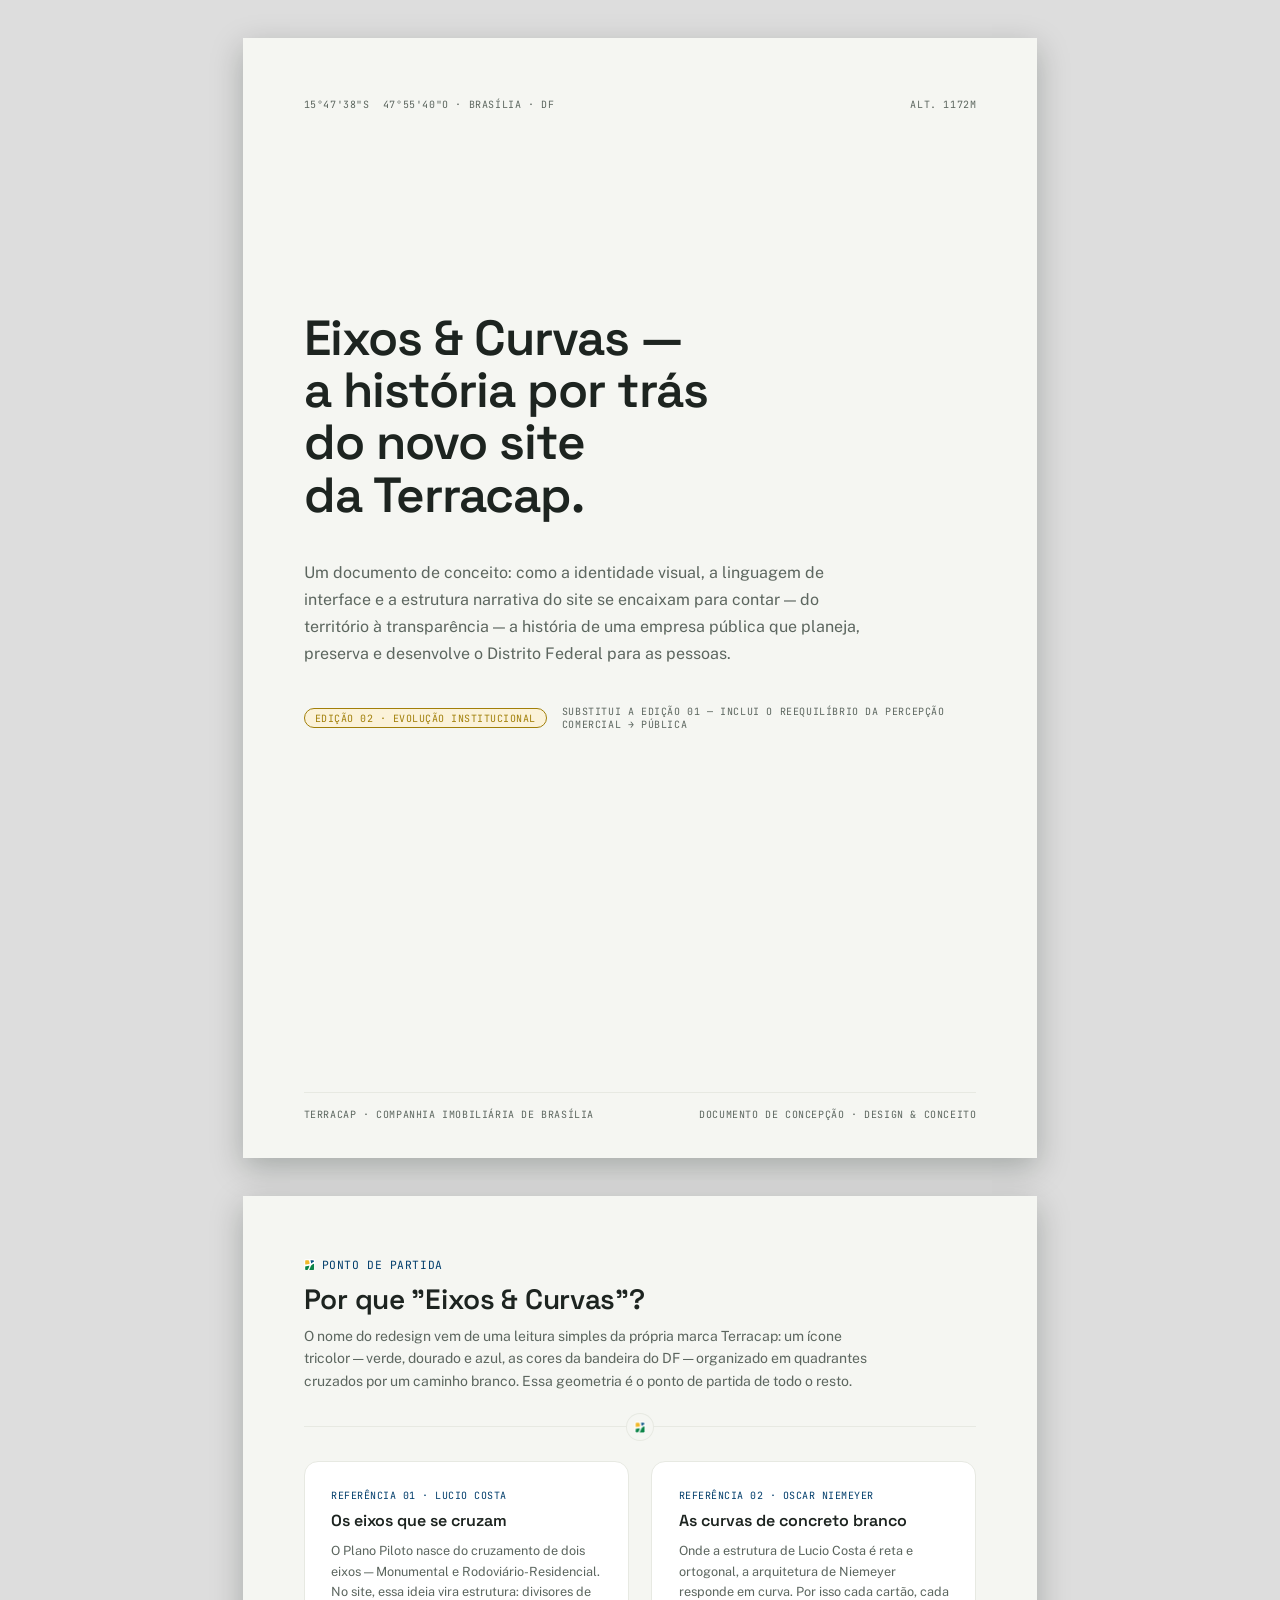
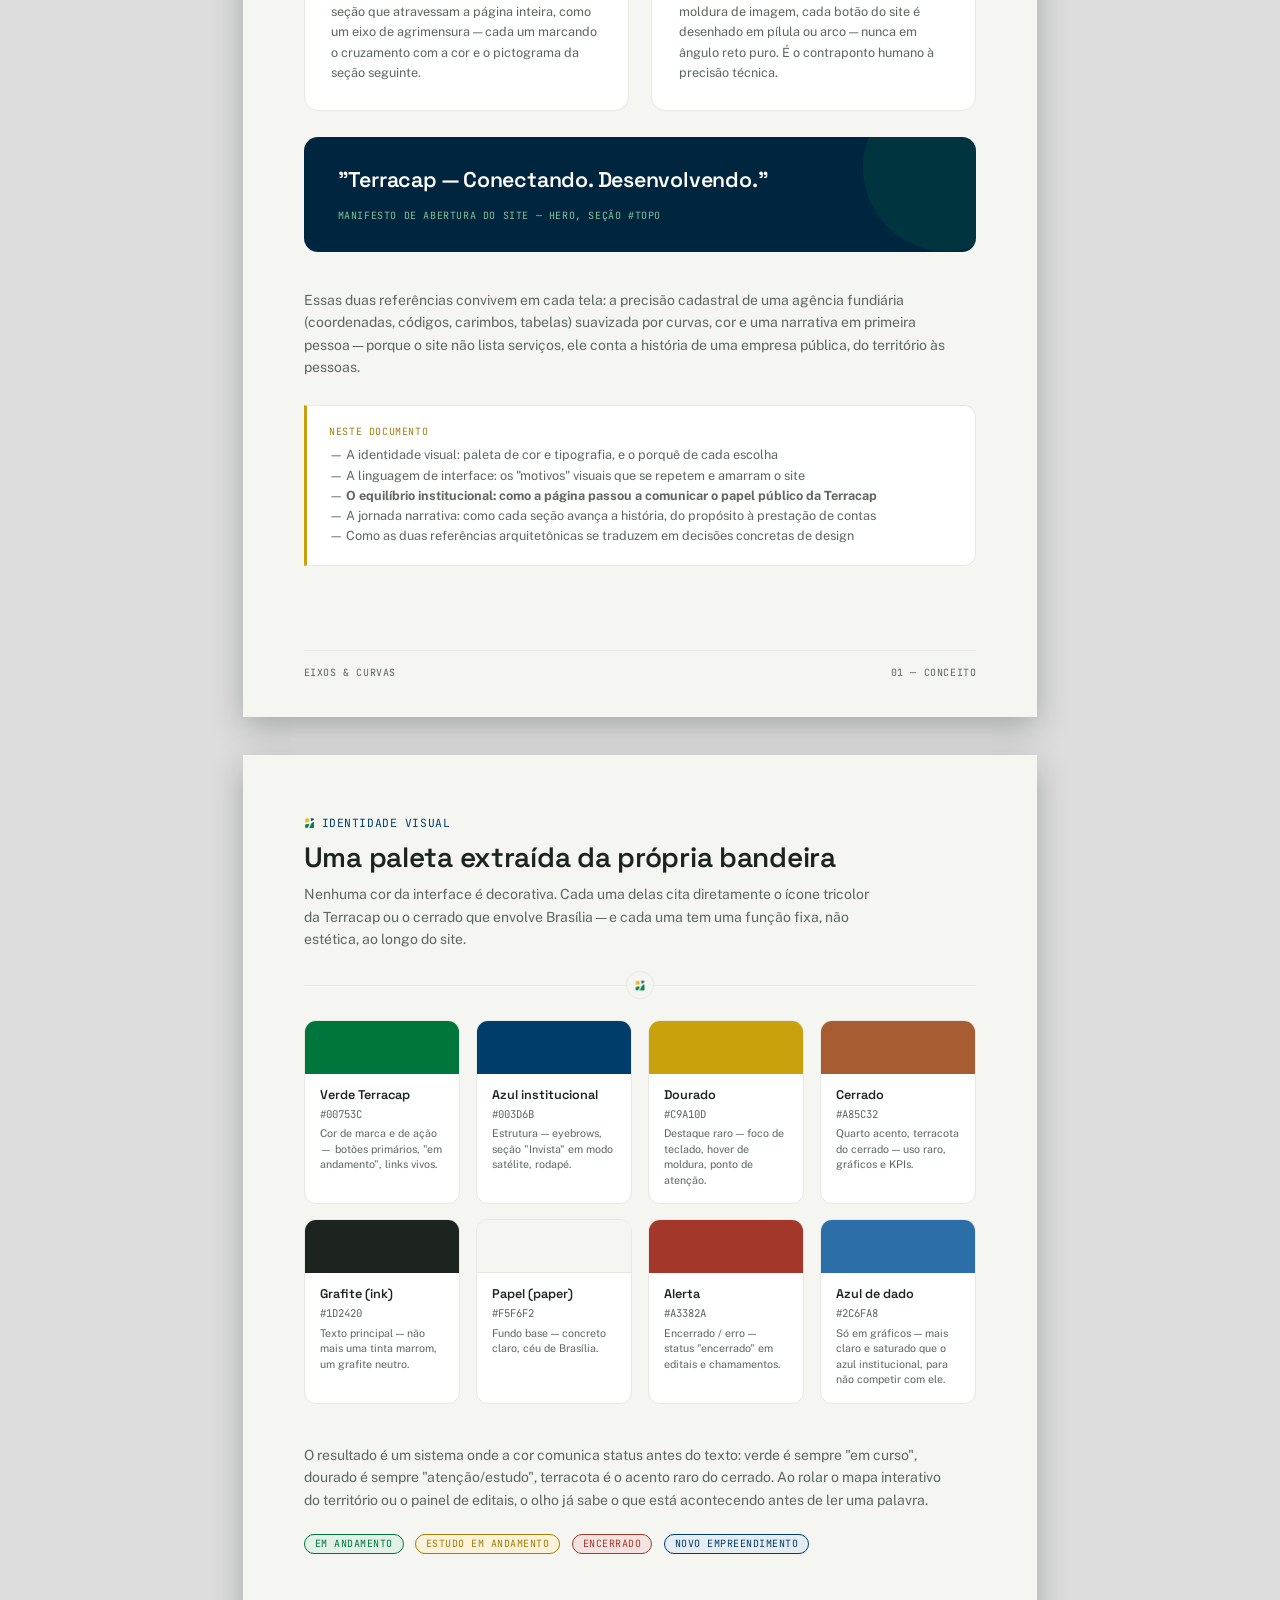
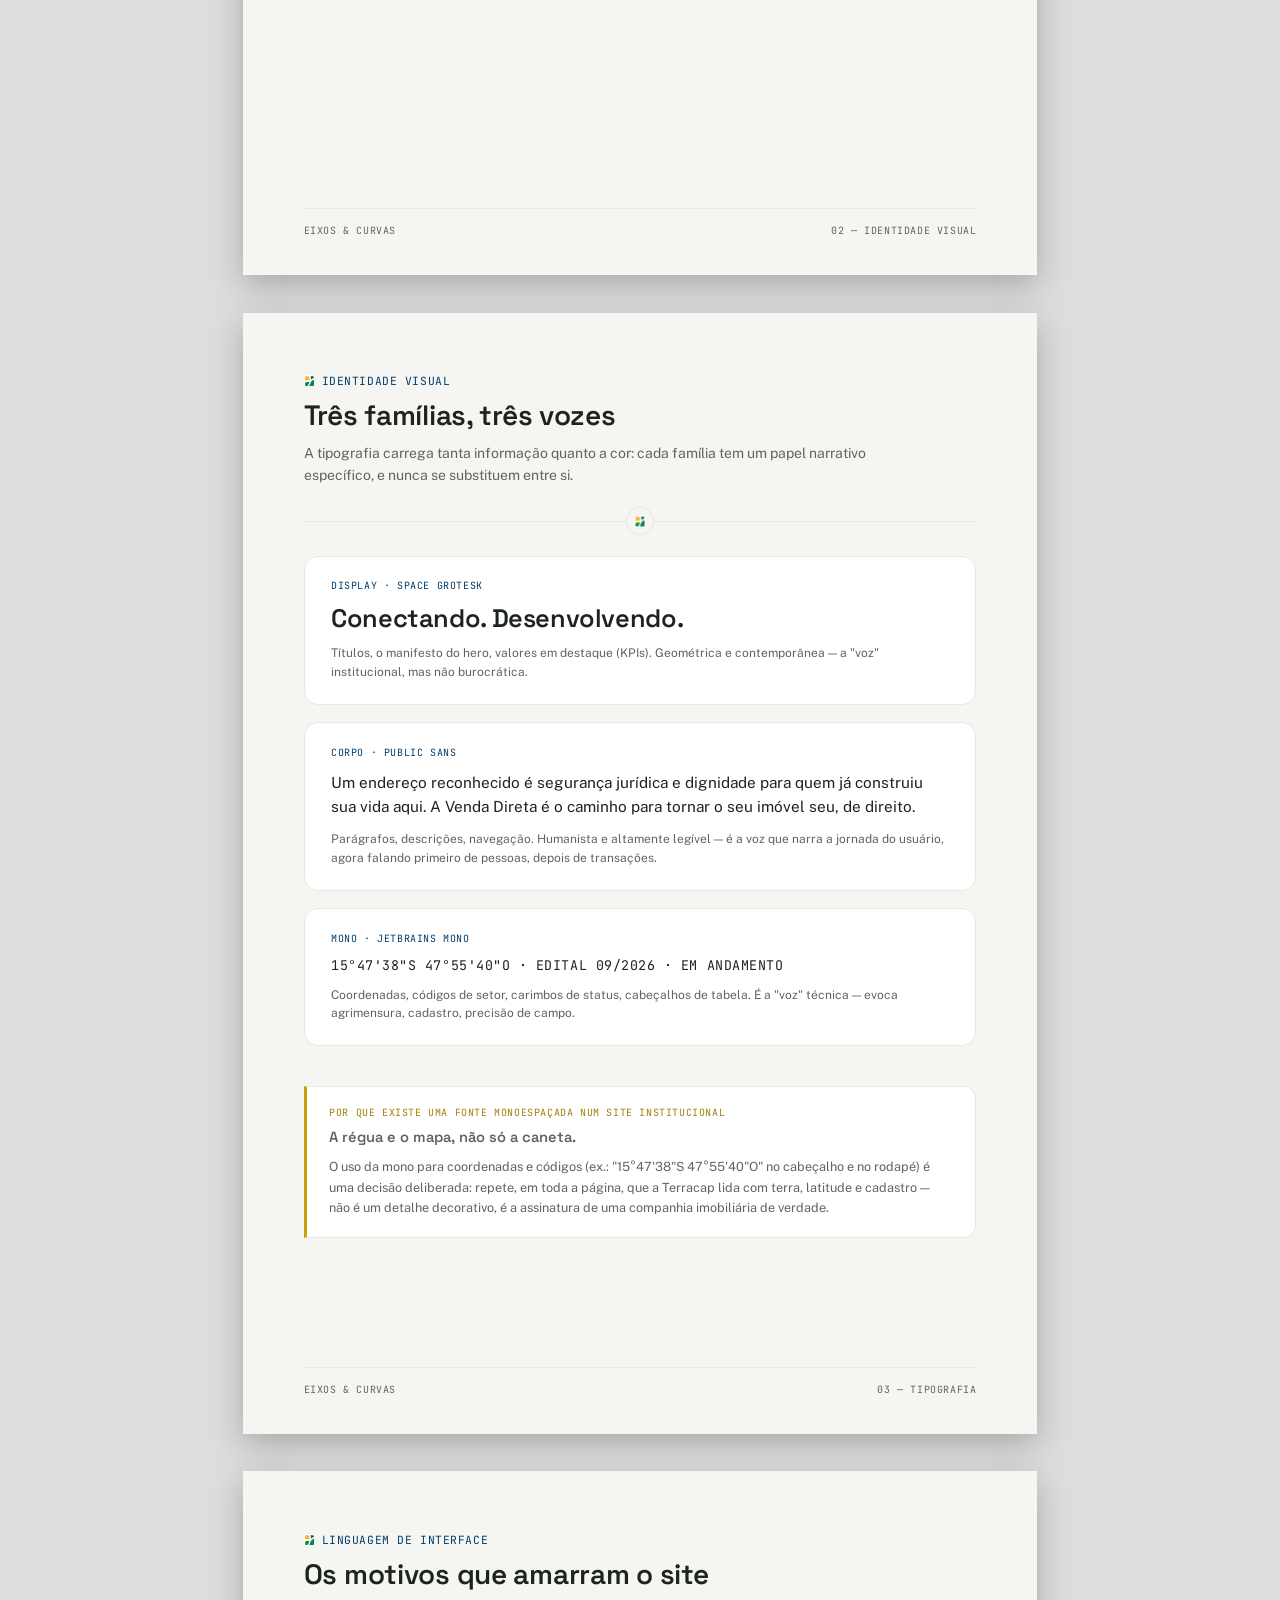
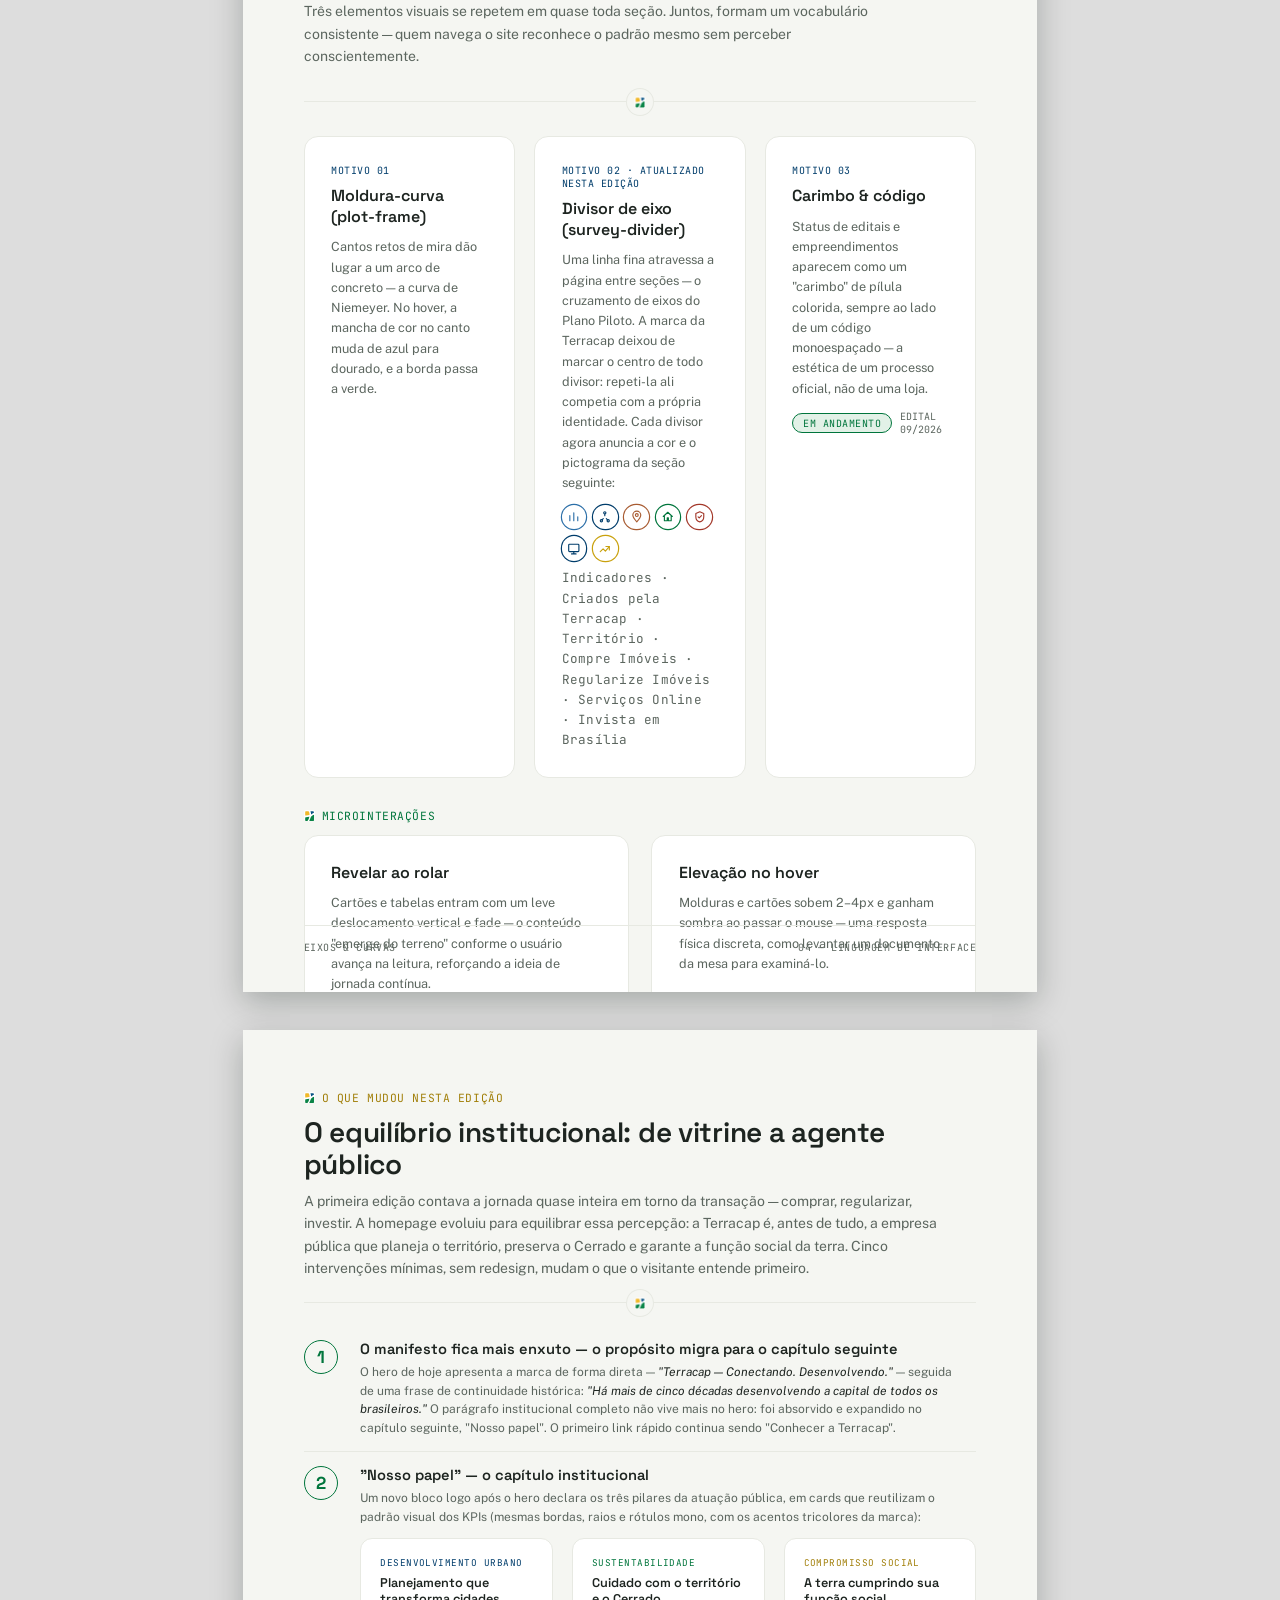
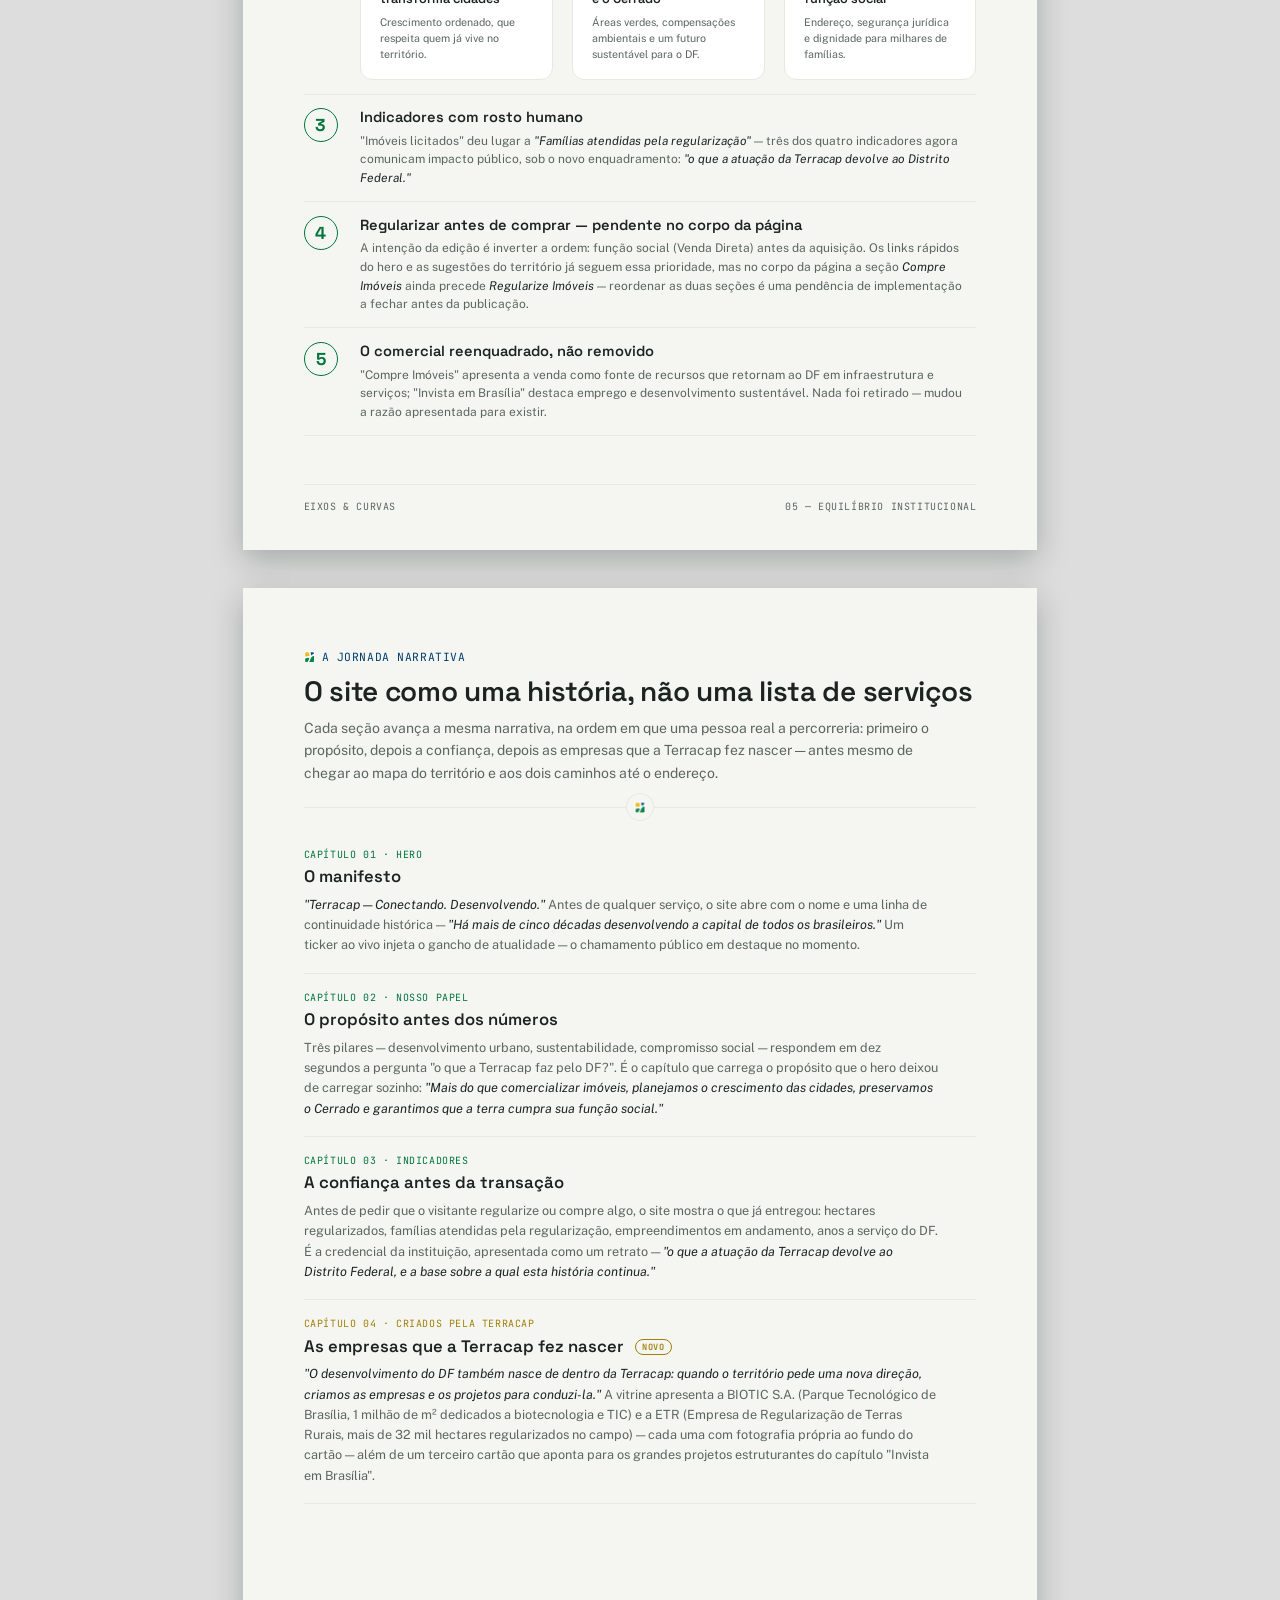
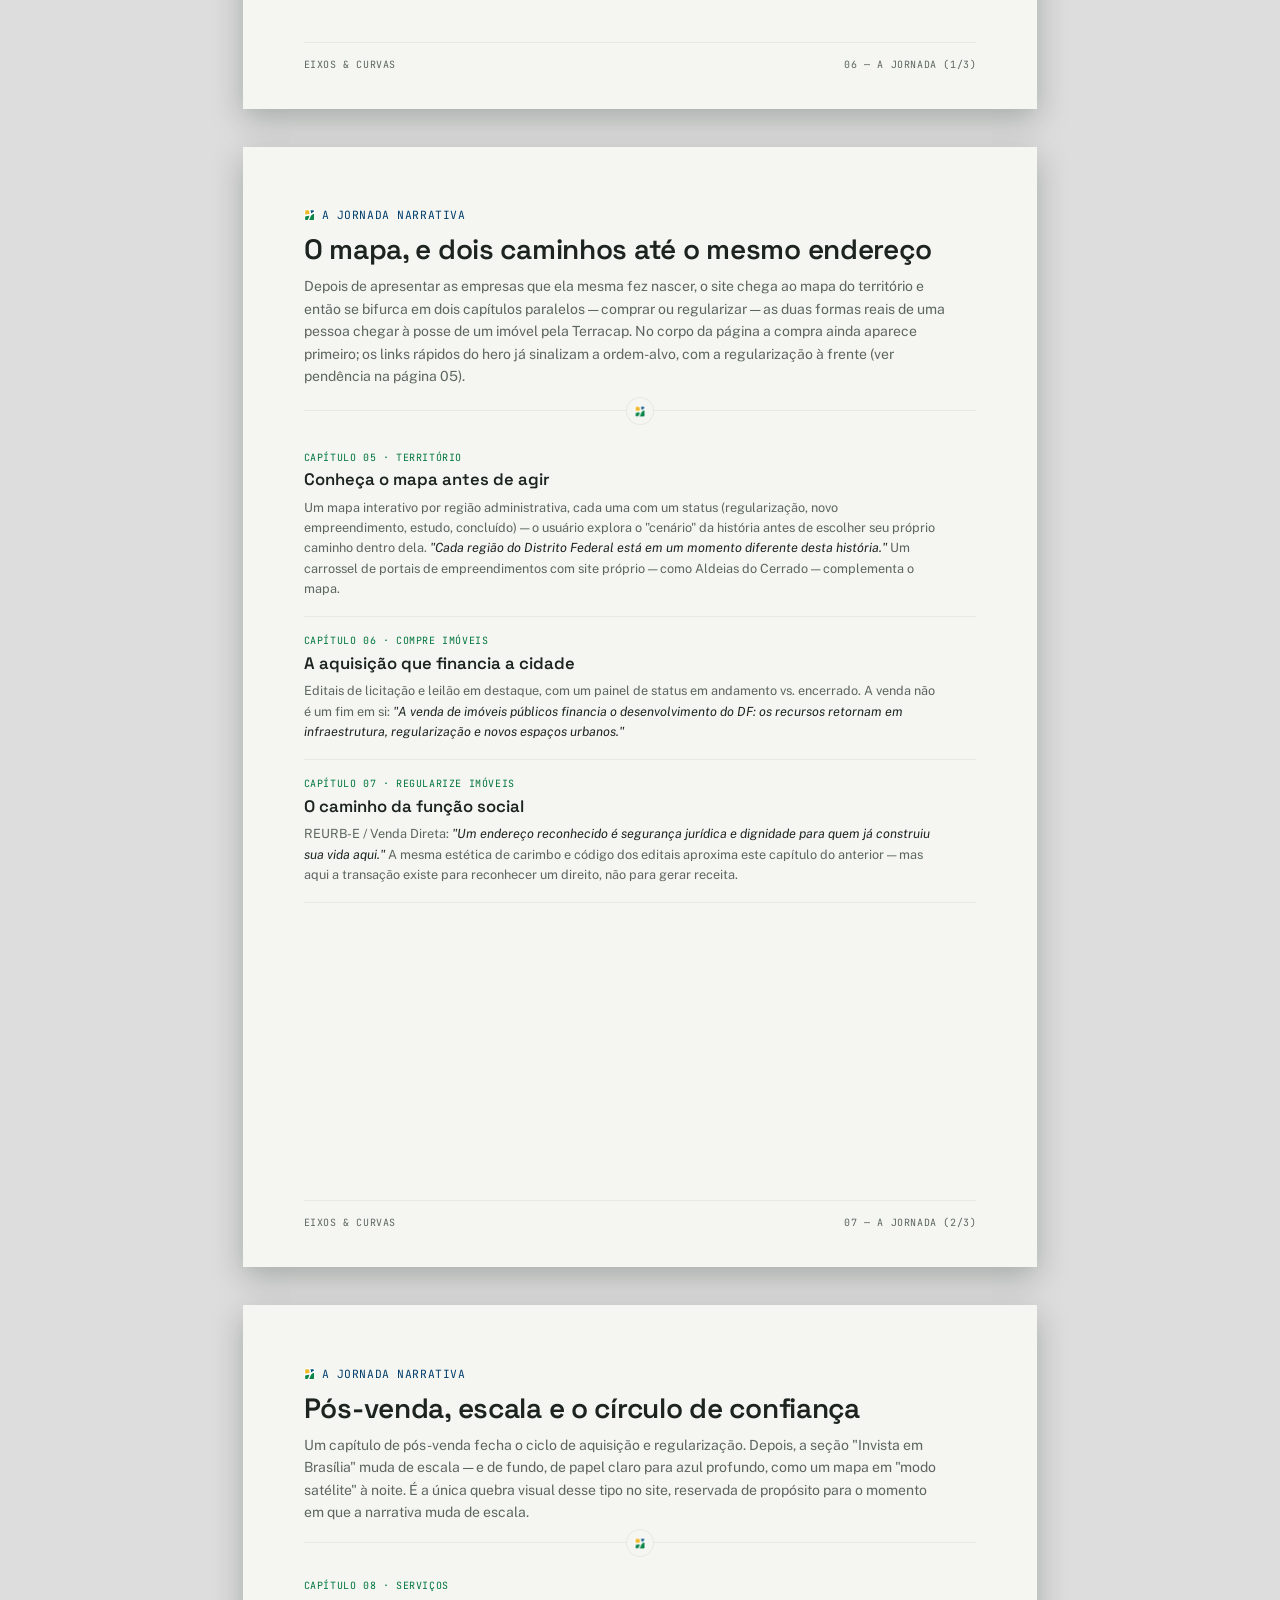
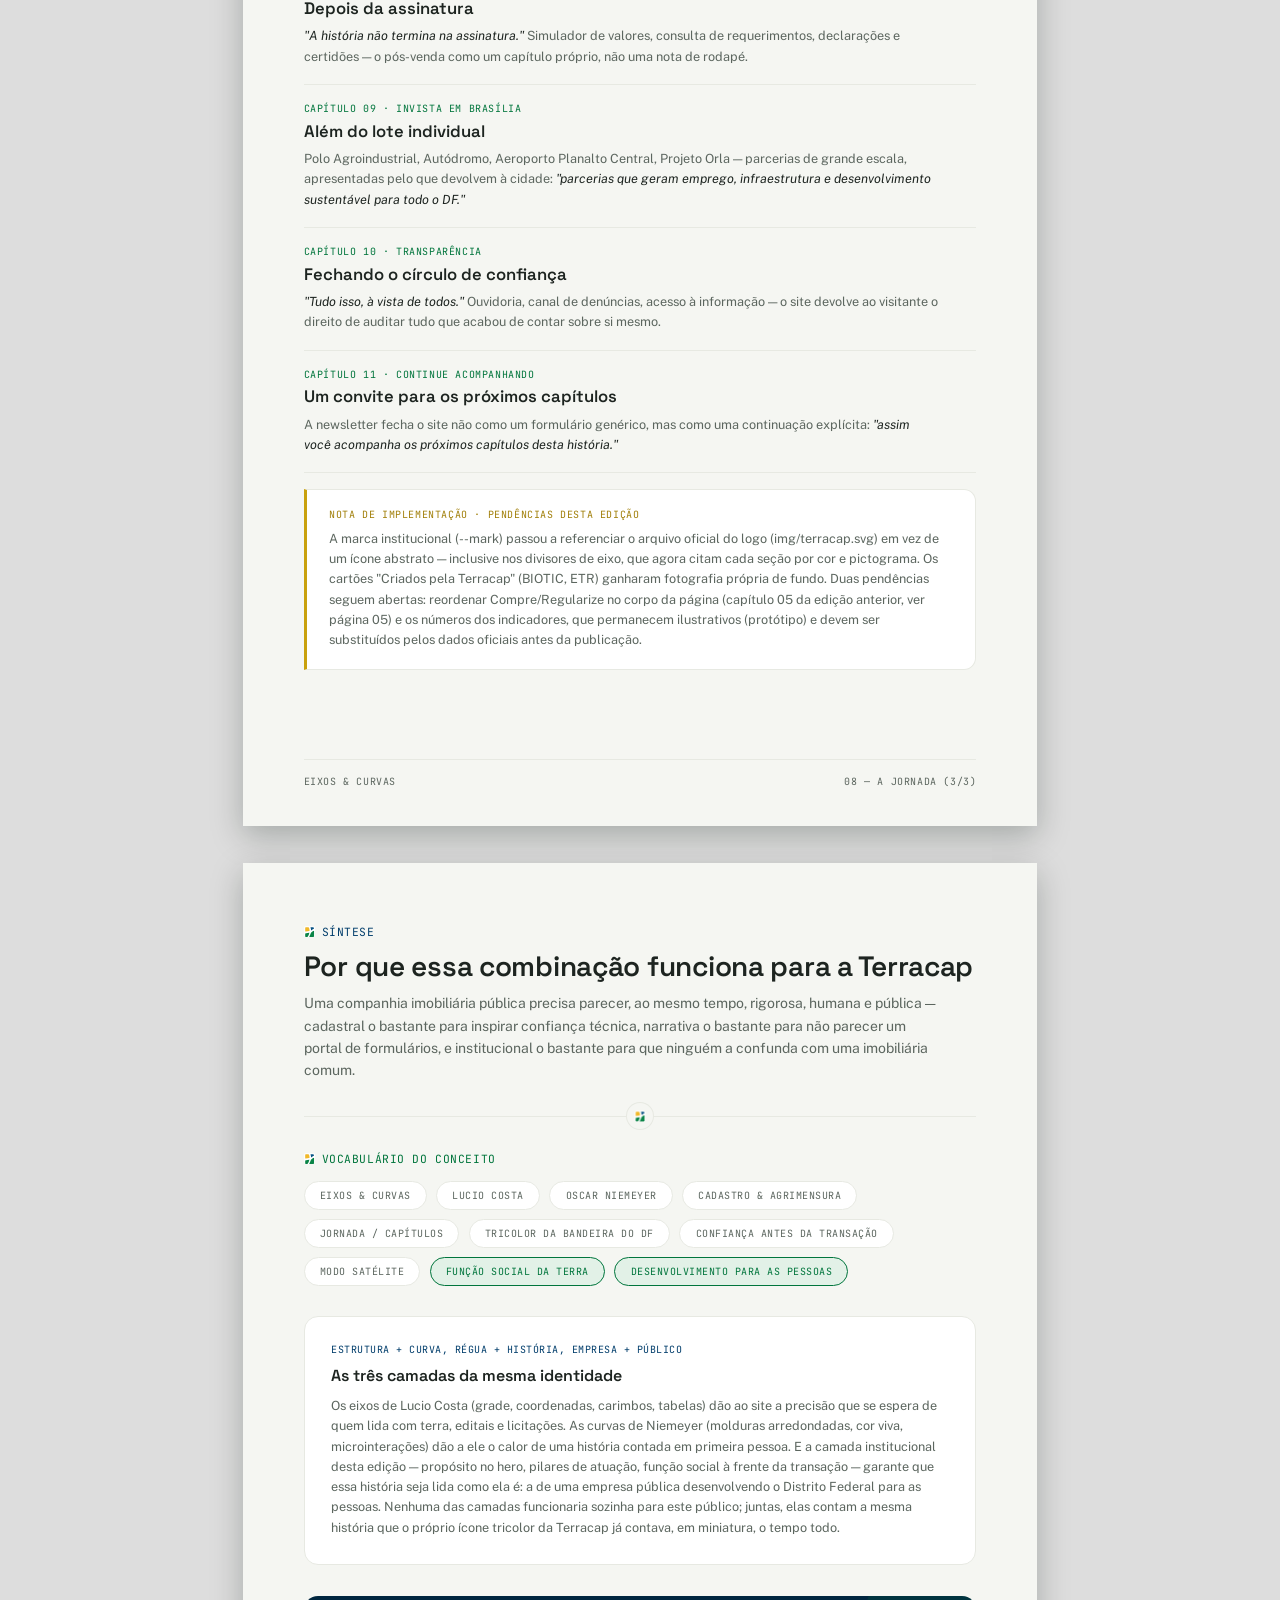
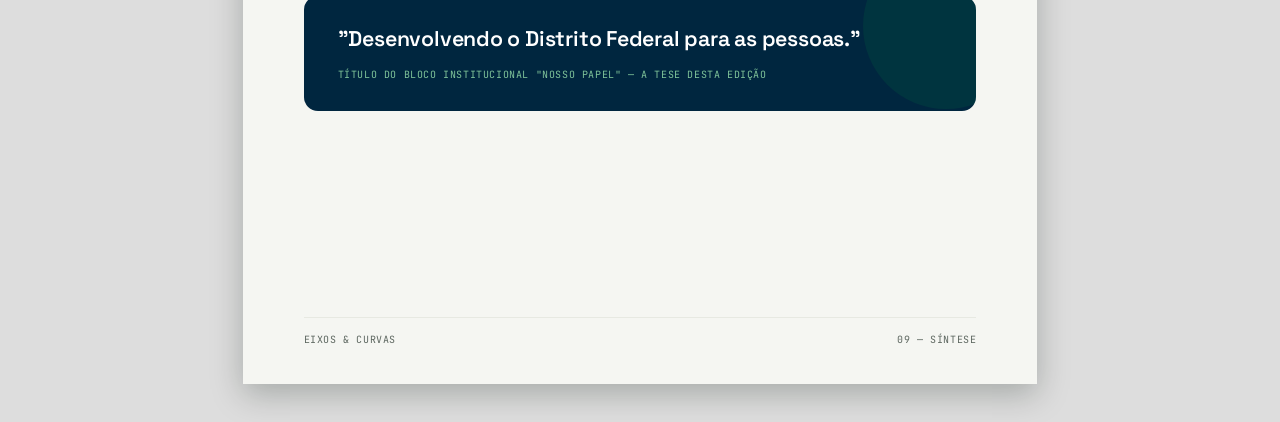
==== commit 5f9db425: "Novas alterações" ====
--- a/doc/Terracap-Eixos-e-Curvas-Conceito-e-Design.html
+++ b/doc/Terracap-Eixos-e-Curvas-Conceito-e-Design.html
@@ -23,7 +23,7 @@
   --display:"Space Grotesk",sans-serif;
   --body:"Public Sans",sans-serif;
   --mono:"JetBrains Mono",monospace;
-  --mark: url("data:image/svg+xml;utf8,<svg xmlns='http://www.w3.org/2000/svg' viewBox='0 0 20 20'><rect x='0' y='0' width='9' height='9' rx='1.5' fill='%23C9A10D'/><polygon points='11,0 20,0 20,9' fill='%23003D6B'/><rect x='0' y='11' width='20' height='9' rx='1.5' fill='%2300753C'/></svg>");
+  --mark: url("data:image/svg+xml;utf8,<svg version='1.1' id='Layer_1' xmlns='http://www.w3.org/2000/svg' xmlns:xlink='http://www.w3.org/1999/xlink' x='0px' y='0px' width='100%' viewBox='0 0 55 66' enable-background='new 0 0 55 66' xml:space='preserve'> <path fill='%23FFFFFF' opacity='1.000000' stroke='none' d=' M56.000000,24.999926 C56.000000,39.304638 56.000000,53.109329 56.000000,66.957016 C37.733356,66.957016 19.466599,66.957016 1.099918,66.957016 C1.099918,45.112564 1.099918,23.224518 1.099918,1.168236 C19.332075,1.168236 37.665909,1.168236 56.000000,1.168236 C56.000000,8.865722 56.000000,16.682816 56.000000,24.999926 M50.298180,38.509247 C50.298180,34.056847 50.298180,29.604445 50.298180,24.461086 C45.915409,26.576279 42.034870,28.159773 38.487331,30.296213 C36.957432,31.217564 35.732574,33.126488 35.027485,34.855286 C31.472294,43.572159 28.134151,52.377556 24.774139,61.012360 C30.565414,61.012360 37.513908,60.906143 44.457153,61.051228 C48.791237,61.141788 50.398869,59.071972 50.320671,54.984299 C50.221996,49.826263 50.297756,44.664890 50.298180,38.509247 M6.017682,27.156469 C7.113980,27.770327 8.303058,29.032351 9.291239,28.890902 C14.922719,28.084799 20.529694,27.047918 26.079260,25.797672 C26.852440,25.623487 27.693552,23.859465 27.743671,22.795620 C27.825703,21.054424 27.284981,19.283667 27.005041,17.525681 C25.416006,7.546701 24.780653,7.000361 14.769487,7.000318 C13.113405,7.000310 11.451695,7.087359 9.802499,6.980784 C6.999375,6.799640 5.939596,8.119205 5.979397,10.818753 C6.055071,15.951471 5.999819,21.086121 6.017682,27.156469 M24.000578,44.393642 C24.914215,41.385605 25.827850,38.377571 26.813271,35.133198 C19.725887,36.239445 12.956430,37.296066 5.988966,38.383598 C5.988966,44.081009 5.810094,49.541210 6.081930,54.978878 C6.182766,56.995960 7.442470,60.688099 7.999759,60.655365 C10.698812,60.496826 14.303911,60.141773 15.801930,58.357178 C19.084133,54.447102 21.287626,49.631535 24.000578,44.393642 M35.035606,18.516964 C35.109184,19.631062 35.182758,20.745159 35.331600,22.998976 C40.354691,20.069721 44.962814,17.779634 49.025387,14.756438 C50.153961,13.916599 50.041008,10.844550 49.738300,8.915771 C49.612827,8.116280 47.517090,7.145550 46.277996,7.087074 C41.681709,6.870163 37.069035,7.000655 32.436703,7.000655 C33.349087,10.750620 34.189590,14.205162 35.035606,18.516964 z'/> <path fill='%230A8447' opacity='1.000000' stroke='none' d=' M50.298222,39.007103 C50.297756,44.664890 50.221996,49.826263 50.320671,54.984299 C50.398869,59.071972 48.791237,61.141788 44.457153,61.051228 C37.513908,60.906143 30.565414,61.012360 24.774139,61.012360 C28.134151,52.377556 31.472294,43.572159 35.027485,34.855286 C35.732574,33.126488 36.957432,31.217564 38.487331,30.296213 C42.034870,28.159773 45.915409,26.576279 50.298180,24.461086 C50.298180,29.604445 50.298180,34.056847 50.298222,39.007103 z'/> <path fill='%23F1B828' opacity='1.000000' stroke='none' d=' M6.008310,26.688219 C5.999819,21.086121 6.055071,15.951471 5.979397,10.818753 C5.939596,8.119205 6.999375,6.799640 9.802499,6.980784 C11.451695,7.087359 13.113405,7.000310 14.769487,7.000318 C24.780653,7.000361 25.416006,7.546701 27.005041,17.525681 C27.284981,19.283667 27.825703,21.054424 27.743671,22.795620 C27.693552,23.859465 26.852440,25.623487 26.079260,25.797672 C20.529694,27.047918 14.922719,28.084799 9.291239,28.890902 C8.303058,29.032351 7.113980,27.770327 6.008310,26.688219 z'/> <path fill='%230A8447' opacity='1.000000' stroke='none' d=' M23.966106,44.789696 C21.287626,49.631535 19.084133,54.447102 15.801930,58.357178 C14.303911,60.141773 10.698812,60.496826 7.999759,60.655365 C7.442470,60.688099 6.182766,56.995960 6.081930,54.978878 C5.810094,49.541210 5.988966,44.081009 5.988966,38.383598 C12.956430,37.296066 19.725887,36.239445 26.813271,35.133198 C25.827850,38.377571 24.914215,41.385605 23.966106,44.789696 z'/> <path fill='%23085384' opacity='1.000000' stroke='none' d=' M35.032852,18.088333 C34.189590,14.205162 33.349087,10.750620 32.436703,7.000655 C37.069035,7.000655 41.681709,6.870163 46.277996,7.087074 C47.517090,7.145550 49.612827,8.116280 49.738300,8.915771 C50.041008,10.844550 50.153961,13.916599 49.025387,14.756438 C44.962814,17.779634 40.354691,20.069721 35.331600,22.998976 C35.182758,20.745159 35.109184,19.631062 35.032852,18.088333 z'/> </svg>");
 }
 *{box-sizing:border-box;-webkit-print-color-adjust:exact;print-color-adjust:exact;}
 html,body{margin:0;padding:0;}
@@ -62,9 +62,19 @@
   width:11px;height:11px;z-index:1;background-image:var(--mark);background-size:cover;border-radius:2px;
 }
 
+/* ---------- amostra de divisores temáticos (motivo 02, edição 03) ---------- */
+.motivo-dots{display:flex;flex-wrap:wrap;gap:1.8mm;margin:3mm 0 2mm;}
+.motivo-dots .chip{
+  width:6.5mm;height:6.5mm;flex-shrink:0;border-radius:50%;background:var(--white);
+  display:flex;align-items:center;justify-content:center;
+  box-shadow:0 0 0 1.2px var(--dot-cor);
+}
+.motivo-dots .chip svg{width:3.6mm;height:3.6mm;}
+.motivo-legend{font-family:var(--mono);font-size:6.8pt;letter-spacing:.02em;color:var(--ink-60);line-height:1.5;margin:0;}
+
 /* ---------- carimbos ---------- */
 .stamp{
-  display:inline-flex;align-items:center;height:20px;padding:0 10px;
+  display:inline-flex;align-items:center;height:20px;padding:0 10px;white-space:nowrap;
   font-family:var(--mono);font-size:7.5pt;letter-spacing:.05em;border-radius:999px;border:1px solid currentColor;
 }
 .stamp-verde{color:var(--verde);background:var(--verde-tint);}
@@ -95,7 +105,7 @@
 /* ---------- capa ---------- */
 .cover{display:flex;flex-direction:column;}
 .cover .coord-top{display:flex;justify-content:space-between;margin-bottom:26mm;}
-.cover-mark{width:16mm;height:16mm;background-image:var(--mark);background-size:cover;border-radius:2.5mm;margin-bottom:12mm;}
+.cover-mark{width:58mm;aspect-ratio:200/52;background-image:url("https://www.terracap.df.gov.br/images/sampledata/logo.png");background-size:contain;background-repeat:no-repeat;background-position:left center;margin-bottom:12mm;}
 .cover h1{font-size:37pt;font-weight:600;letter-spacing:-.02em;line-height:1.06;max-width:165mm;}
 .cover .lede{max-width:150mm;margin-top:10mm;font-size:12pt;line-height:1.7;color:var(--ink-60);}
 .cover .edition{margin-top:10mm;display:flex;gap:4mm;align-items:center;}
@@ -216,7 +226,7 @@
     <div class="card">
       <span class="code">Referência 01 · Lucio Costa</span>
       <h3>Os eixos que se cruzam</h3>
-      <p>O Plano Piloto nasce do cruzamento de dois eixos — Monumental e Rodoviário-Residencial. No site, essa ideia vira estrutura: divisores de seção que atravessam a página inteira, como um eixo de agrimensura, com a marca da Terracap marcando o ponto de cruzamento no centro.</p>
+      <p>O Plano Piloto nasce do cruzamento de dois eixos — Monumental e Rodoviário-Residencial. No site, essa ideia vira estrutura: divisores de seção que atravessam a página inteira, como um eixo de agrimensura — cada um marcando o cruzamento com a cor e o pictograma da seção seguinte.</p>
     </div>
     <div class="card">
       <span class="code">Referência 02 · Oscar Niemeyer</span>
@@ -228,7 +238,7 @@
   <div style="height:7mm;"></div>
 
   <div class="quote-frame">
-    <p class="q">"A terra que constrói Brasília."</p>
+    <p class="q">"Terracap — Conectando. Desenvolvendo."</p>
     <span class="src">Manifesto de abertura do site — hero, seção #topo</span>
   </div>
 
@@ -318,7 +328,7 @@
 
   <div class="type-card">
     <span class="tag">Display · Space Grotesk</span>
-    <p class="sample-display">A terra que constrói Brasília</p>
+    <p class="sample-display">Conectando. Desenvolvendo.</p>
     <p class="why">Títulos, o manifesto do hero, valores em destaque (KPIs). Geométrica e contemporânea — a "voz" institucional, mas não burocrática.</p>
   </div>
 
@@ -360,9 +370,19 @@
       <p>Cantos retos de mira dão lugar a um arco de concreto — a curva de Niemeyer. No hover, a mancha de cor no canto muda de azul para dourado, e a borda passa a verde.</p>
     </div>
     <div class="card">
-      <span class="code">Motivo 02</span>
+      <span class="code">Motivo 02 · atualizado nesta edição</span>
       <h3>Divisor de eixo (survey-divider)</h3>
-      <p>Uma linha fina atravessa a página de ponta a ponta entre seções, com a marca da Terracap no ponto central — o cruzamento de eixos do Plano Piloto, citado a cada transição.</p>
+      <p>Uma linha fina atravessa a página entre seções — o cruzamento de eixos do Plano Piloto. A marca da Terracap deixou de marcar o centro de todo divisor: repeti-la ali competia com a própria identidade. Cada divisor agora anuncia a cor e o pictograma da seção seguinte:</p>
+      <div class="motivo-dots">
+        <div class="chip" style="--dot-cor:#2C6FA8;"><svg viewBox="0 0 24 24" fill="none" stroke="#2C6FA8" stroke-width="2" stroke-linecap="round" stroke-linejoin="round"><path d="M5 19V10M12 19V5M19 19v-7"/></svg></div>
+        <div class="chip" style="--dot-cor:#003D6B;"><svg viewBox="0 0 24 24" fill="none" stroke="#003D6B" stroke-width="2" stroke-linecap="round" stroke-linejoin="round"><circle cx="12" cy="5" r="2"/><circle cx="6" cy="19" r="2"/><circle cx="18" cy="19" r="2"/><path d="M12 7v3M9.3 15.3L7 17.5M14.7 15.3L17 17.5"/></svg></div>
+        <div class="chip" style="--dot-cor:#A85C32;"><svg viewBox="0 0 24 24" fill="none" stroke="#A85C32" stroke-width="2" stroke-linecap="round" stroke-linejoin="round"><path d="M12 21s7-7.58 7-12a7 7 0 10-14 0c0 4.42 7 12 7 12z"/><circle cx="12" cy="9" r="2.5"/></svg></div>
+        <div class="chip" style="--dot-cor:#00753C;"><svg viewBox="0 0 24 24" fill="none" stroke="#00753C" stroke-width="2" stroke-linecap="round" stroke-linejoin="round"><path d="M4 11.5L12 4l8 7.5M6 10v9h5v-5h2v5h5v-9"/></svg></div>
+        <div class="chip" style="--dot-cor:#A3382A;"><svg viewBox="0 0 24 24" fill="none" stroke="#A3382A" stroke-width="2" stroke-linecap="round" stroke-linejoin="round"><path d="M12 3l7 3v6c0 4.5-3 8-7 9-4-1-7-4.5-7-9V6l7-3z"/><path d="M9 12l2 2 4-4"/></svg></div>
+        <div class="chip" style="--dot-cor:#003D6B;"><svg viewBox="0 0 24 24" fill="none" stroke="#003D6B" stroke-width="2" stroke-linecap="round" stroke-linejoin="round"><rect x="3" y="4" width="18" height="13" rx="1.5"/><path d="M8 21h8M12 17v4"/></svg></div>
+        <div class="chip" style="--dot-cor:#C9A10D;"><svg viewBox="0 0 24 24" fill="none" stroke="#C9A10D" stroke-width="2" stroke-linecap="round" stroke-linejoin="round"><path d="M4 17l5-5 4 4 7-8"/><path d="M14 8h6v6"/></svg></div>
+      </div>
+      <p class="motivo-legend">Indicadores · Criados pela Terracap · Território · Compre Imóveis · Regularize Imóveis · Serviços Online · Invista em Brasília</p>
     </div>
     <div class="card">
       <span class="code">Motivo 03</span>
@@ -403,8 +423,8 @@
   <div class="move">
     <div class="n">1</div>
     <div>
-      <h3>O manifesto ganha propósito</h3>
-      <p>O lede do hero deixa de ser um convite à jornada de compra e passa a apresentar a empresa: <span class="q">"Empresa pública do Governo do Distrito Federal, a Terracap planeja o uso da terra para promover desenvolvimento urbano, preservar o meio ambiente e cuidar da qualidade de vida das pessoas."</span> O primeiro link rápido passa a ser "Conhecer a Terracap".</p>
+      <h3>O manifesto fica mais enxuto — o propósito migra para o capítulo seguinte</h3>
+      <p>O hero de hoje apresenta a marca de forma direta — <span class="q">"Terracap — Conectando. Desenvolvendo."</span> — seguida de uma frase de continuidade histórica: <span class="q">"Há mais de cinco décadas desenvolvendo a capital de todos os brasileiros."</span> O parágrafo institucional completo não vive mais no hero: foi absorvido e expandido no capítulo seguinte, "Nosso papel". O primeiro link rápido continua sendo "Conhecer a Terracap".</p>
     </div>
   </div>
 
@@ -432,8 +452,8 @@
   <div class="move">
     <div class="n">4</div>
     <div>
-      <h3>Regularizar antes de comprar</h3>
-      <p>A ordem das seções foi invertida: a função social (Venda Direta) agora antecede a aquisição. Menu, links do hero, sugestões de busca e botões do território seguem o mesmo fluxo — a narrativa prioriza quem já vive no endereço.</p>
+      <h3>Regularizar antes de comprar — pendente no corpo da página</h3>
+      <p>A intenção da edição é inverter a ordem: função social (Venda Direta) antes da aquisição. Os links rápidos do hero e as sugestões do território já seguem essa prioridade, mas no corpo da página a seção <span class="q">Compre Imóveis</span> ainda precede <span class="q">Regularize Imóveis</span> — reordenar as duas seções é uma pendência de implementação a fechar antes da publicação.</p>
     </div>
   </div>
 
@@ -452,20 +472,20 @@
 <div class="page">
   <span class="eyebrow">A jornada narrativa</span>
   <h2 class="section-title">O site como uma história, não uma lista de serviços</h2>
-  <p class="section-sub" style="max-width:170mm;">Cada seção avança a mesma narrativa, na ordem em que uma pessoa real a percorreria: primeiro o propósito, depois a confiança, depois o território — e só então os dois caminhos até o endereço, com a função social à frente da transação.</p>
+  <p class="section-sub" style="max-width:170mm;">Cada seção avança a mesma narrativa, na ordem em que uma pessoa real a percorreria: primeiro o propósito, depois a confiança, depois as empresas que a Terracap fez nascer — antes mesmo de chegar ao mapa do território e aos dois caminhos até o endereço.</p>
 
   <div class="survey-divider" style="margin:6mm 0;"></div>
 
   <div class="chapter">
     <span class="ch-tag">Capítulo 01 · Hero</span>
     <h3>O manifesto</h3>
-    <p><span class="q">"A terra que constrói Brasília."</span> Antes de qualquer serviço, o site declara sua premissa — e agora se apresenta: empresa pública do GDF, que planeja o uso da terra para promover desenvolvimento urbano, preservar o meio ambiente e cuidar da qualidade de vida das pessoas. Um ticker ao vivo injeta o gancho de atualidade — o chamamento público em destaque no momento.</p>
-  </div>
-
-  <div class="chapter ch-new">
+    <p><span class="q">"Terracap — Conectando. Desenvolvendo."</span> Antes de qualquer serviço, o site abre com o nome e uma linha de continuidade histórica — <span class="q">"Há mais de cinco décadas desenvolvendo a capital de todos os brasileiros."</span> Um ticker ao vivo injeta o gancho de atualidade — o chamamento público em destaque no momento.</p>
+  </div>
+
+  <div class="chapter">
     <span class="ch-tag">Capítulo 02 · Nosso papel</span>
     <h3>O propósito antes dos números</h3>
-    <p>Três pilares — desenvolvimento urbano, sustentabilidade, compromisso social — respondem em dez segundos a pergunta "o que a Terracap faz pelo DF?". É o capítulo que faltava para que o restante da jornada não parecesse apenas uma vitrine: <span class="q">"Mais do que comercializar imóveis, planejamos o crescimento das cidades, preservamos o Cerrado e garantimos que a terra cumpra sua função social."</span></p>
+    <p>Três pilares — desenvolvimento urbano, sustentabilidade, compromisso social — respondem em dez segundos a pergunta "o que a Terracap faz pelo DF?". É o capítulo que carrega o propósito que o hero deixou de carregar sozinho: <span class="q">"Mais do que comercializar imóveis, planejamos o crescimento das cidades, preservamos o Cerrado e garantimos que a terra cumpra sua função social."</span></p>
   </div>
 
   <div class="chapter">
@@ -474,75 +494,81 @@
     <p>Antes de pedir que o visitante regularize ou compre algo, o site mostra o que já entregou: hectares regularizados, famílias atendidas pela regularização, empreendimentos em andamento, anos a serviço do DF. É a credencial da instituição, apresentada como um retrato — <span class="q">"o que a atuação da Terracap devolve ao Distrito Federal, e a base sobre a qual esta história continua."</span></p>
   </div>
 
-  <div class="chapter">
-    <span class="ch-tag">Capítulo 04 · Território</span>
+  <div class="chapter ch-new">
+    <span class="ch-tag">Capítulo 04 · Criados pela Terracap</span>
+    <h3>As empresas que a Terracap fez nascer</h3>
+    <p><span class="q">"O desenvolvimento do DF também nasce de dentro da Terracap: quando o território pede uma nova direção, criamos as empresas e os projetos para conduzi-la."</span> A vitrine apresenta a BIOTIC S.A. (Parque Tecnológico de Brasília, 1 milhão de m² dedicados a biotecnologia e TIC) e a ETR (Empresa de Regularização de Terras Rurais, mais de 32 mil hectares regularizados no campo) — cada uma com fotografia própria ao fundo do cartão — além de um terceiro cartão que aponta para os grandes projetos estruturantes do capítulo "Invista em Brasília".</p>
+  </div>
+
+  <div class="page-foot"><span>EIXOS &amp; CURVAS</span><span>06 — A JORNADA (1/3)</span></div>
+</div>
+
+<!-- ==================================================== PÁGINA 8 · 07 A JORNADA (2/3) -->
+<div class="page">
+  <span class="eyebrow">A jornada narrativa</span>
+  <h2 class="section-title">O mapa, e dois caminhos até o mesmo endereço</h2>
+  <p class="section-sub" style="max-width:170mm;">Depois de apresentar as empresas que ela mesma fez nascer, o site chega ao mapa do território e então se bifurca em dois capítulos paralelos — comprar ou regularizar — as duas formas reais de uma pessoa chegar à posse de um imóvel pela Terracap. No corpo da página a compra ainda aparece primeiro; os links rápidos do hero já sinalizam a ordem-alvo, com a regularização à frente (ver pendência na página 05).</p>
+
+  <div class="survey-divider" style="margin:6mm 0;"></div>
+
+  <div class="chapter">
+    <span class="ch-tag">Capítulo 05 · Território</span>
     <h3>Conheça o mapa antes de agir</h3>
-    <p>Um mapa interativo por região administrativa, cada uma com um status (regularização, novo empreendimento, estudo, concluído) — o usuário explora o "cenário" da história antes de escolher seu próprio caminho dentro dela. <span class="q">"Cada região do Distrito Federal está em um momento diferente desta história."</span></p>
-  </div>
-
-  <div class="page-foot"><span>EIXOS &amp; CURVAS</span><span>06 — A JORNADA (1/3)</span></div>
-</div>
-
-<!-- ==================================================== PÁGINA 8 · 07 A JORNADA (2/3) -->
-<div class="page">
-  <span class="eyebrow">A jornada narrativa</span>
-  <h2 class="section-title">Dois caminhos até o mesmo endereço</h2>
-  <p class="section-sub" style="max-width:170mm;">Depois do território, o site se bifurca em dois capítulos paralelos — regularizar ou comprar — porque são as duas formas reais de uma pessoa chegar à posse de um imóvel pela Terracap. Nesta edição, a ordem se inverteu: a função social vem primeiro.</p>
-
-  <div class="survey-divider" style="margin:6mm 0;"></div>
-
-  <div class="chapter">
-    <span class="ch-tag">Capítulo 05 · Regularize Imóveis</span>
-    <h3>O caminho da função social — agora à frente</h3>
-    <p>REURB-E / Venda Direta abre a bifurcação: <span class="q">"Um endereço reconhecido é segurança jurídica e dignidade para quem já construiu sua vida aqui."</span> A mesma estética de carimbo e código dos editais, para que os dois capítulos se sintam parte da mesma história — mas o primeiro gesto do site é para quem já mora, não para quem vai comprar.</p>
+    <p>Um mapa interativo por região administrativa, cada uma com um status (regularização, novo empreendimento, estudo, concluído) — o usuário explora o "cenário" da história antes de escolher seu próprio caminho dentro dela. <span class="q">"Cada região do Distrito Federal está em um momento diferente desta história."</span> Um carrossel de portais de empreendimentos com site próprio — como Aldeias do Cerrado — complementa o mapa.</p>
   </div>
 
   <div class="chapter">
     <span class="ch-tag">Capítulo 06 · Compre Imóveis</span>
     <h3>A aquisição que financia a cidade</h3>
-    <p>Editais de licitação e leilão em destaque, com um painel de status em andamento vs. encerrado. A venda deixa de ser um fim em si: <span class="q">"A venda de imóveis públicos financia o desenvolvimento do DF: os recursos retornam em infraestrutura, regularização e novos espaços urbanos."</span></p>
-  </div>
-
-  <div class="chapter">
-    <span class="ch-tag">Capítulo 07 · Serviços</span>
+    <p>Editais de licitação e leilão em destaque, com um painel de status em andamento vs. encerrado. A venda não é um fim em si: <span class="q">"A venda de imóveis públicos financia o desenvolvimento do DF: os recursos retornam em infraestrutura, regularização e novos espaços urbanos."</span></p>
+  </div>
+
+  <div class="chapter">
+    <span class="ch-tag">Capítulo 07 · Regularize Imóveis</span>
+    <h3>O caminho da função social</h3>
+    <p>REURB-E / Venda Direta: <span class="q">"Um endereço reconhecido é segurança jurídica e dignidade para quem já construiu sua vida aqui."</span> A mesma estética de carimbo e código dos editais aproxima este capítulo do anterior — mas aqui a transação existe para reconhecer um direito, não para gerar receita.</p>
+  </div>
+
+  <div class="page-foot"><span>EIXOS &amp; CURVAS</span><span>07 — A JORNADA (2/3)</span></div>
+</div>
+
+<!-- ==================================================== PÁGINA 9 · 08 A JORNADA (3/3) -->
+<div class="page">
+  <span class="eyebrow">A jornada narrativa</span>
+  <h2 class="section-title">Pós-venda, escala e o círculo de confiança</h2>
+  <p class="section-sub" style="max-width:170mm;">Um capítulo de pós-venda fecha o ciclo de aquisição e regularização. Depois, a seção "Invista em Brasília" muda de escala — e de fundo, de papel claro para azul profundo, como um mapa em "modo satélite" à noite. É a única quebra visual desse tipo no site, reservada de propósito para o momento em que a narrativa muda de escala.</p>
+
+  <div class="survey-divider" style="margin:5mm 0;"></div>
+
+  <div class="chapter">
+    <span class="ch-tag">Capítulo 08 · Serviços</span>
     <h3>Depois da assinatura</h3>
     <p><span class="q">"A história não termina na assinatura."</span> Simulador de valores, consulta de requerimentos, declarações e certidões — o pós-venda como um capítulo próprio, não uma nota de rodapé.</p>
   </div>
 
-  <div class="page-foot"><span>EIXOS &amp; CURVAS</span><span>07 — A JORNADA (2/3)</span></div>
-</div>
-
-<!-- ==================================================== PÁGINA 9 · 08 A JORNADA (3/3) -->
-<div class="page">
-  <span class="eyebrow">A jornada narrativa</span>
-  <h2 class="section-title">Escala: quando a história cresce</h2>
-  <p class="section-sub" style="max-width:170mm;">A seção "Invista em Brasília" muda de fundo — de papel claro para azul profundo, como um mapa em "modo satélite" à noite. É a única quebra visual desse tipo no site, reservada de propósito para o momento em que a narrativa muda de escala.</p>
-
-  <div class="survey-divider" style="margin:6mm 0;"></div>
-
-  <div class="chapter">
-    <span class="ch-tag">Capítulo 08 · Invista em Brasília</span>
+  <div class="chapter">
+    <span class="ch-tag">Capítulo 09 · Invista em Brasília</span>
     <h3>Além do lote individual</h3>
     <p>Polo Agroindustrial, Autódromo, Aeroporto Planalto Central, Projeto Orla — parcerias de grande escala, apresentadas pelo que devolvem à cidade: <span class="q">"parcerias que geram emprego, infraestrutura e desenvolvimento sustentável para todo o DF."</span></p>
   </div>
 
   <div class="chapter">
-    <span class="ch-tag">Capítulo 09 · Transparência</span>
+    <span class="ch-tag">Capítulo 10 · Transparência</span>
     <h3>Fechando o círculo de confiança</h3>
     <p><span class="q">"Tudo isso, à vista de todos."</span> Ouvidoria, canal de denúncias, acesso à informação — o site devolve ao visitante o direito de auditar tudo que acabou de contar sobre si mesmo.</p>
   </div>
 
   <div class="chapter">
-    <span class="ch-tag">Capítulo 10 · Continue acompanhando</span>
+    <span class="ch-tag">Capítulo 11 · Continue acompanhando</span>
     <h3>Um convite para os próximos capítulos</h3>
     <p>A newsletter fecha o site não como um formulário genérico, mas como uma continuação explícita: <span class="q">"assim você acompanha os próximos capítulos desta história."</span></p>
   </div>
 
-  <div style="height:6mm;"></div>
+  <div style="height:4mm;"></div>
 
   <div class="callout">
-    <span class="k">Nota de implementação</span>
-    <p>A evolução institucional foi feita sem tocar na arquitetura: nenhum componente global mudou, e o único acréscimo de CSS são os cards de pilares — que seguem à risca o padrão visual dos KPIs. Os números dos indicadores permanecem ilustrativos (protótipo) e devem ser substituídos pelos dados oficiais antes da publicação.</p>
+    <span class="k">Nota de implementação · pendências desta edição</span>
+    <p>A marca institucional (--mark) passou a referenciar o arquivo oficial do logo (img/terracap.svg) em vez de um ícone abstrato — inclusive nos divisores de eixo, que agora citam cada seção por cor e pictograma. Os cartões "Criados pela Terracap" (BIOTIC, ETR) ganharam fotografia própria de fundo. Duas pendências seguem abertas: reordenar Compre/Regularize no corpo da página (capítulo 05 da edição anterior, ver página 05) e os números dos indicadores, que permanecem ilustrativos (protótipo) e devem ser substituídos pelos dados oficiais antes da publicação.</p>
   </div>
 
   <div class="page-foot"><span>EIXOS &amp; CURVAS</span><span>08 — A JORNADA (3/3)</span></div>
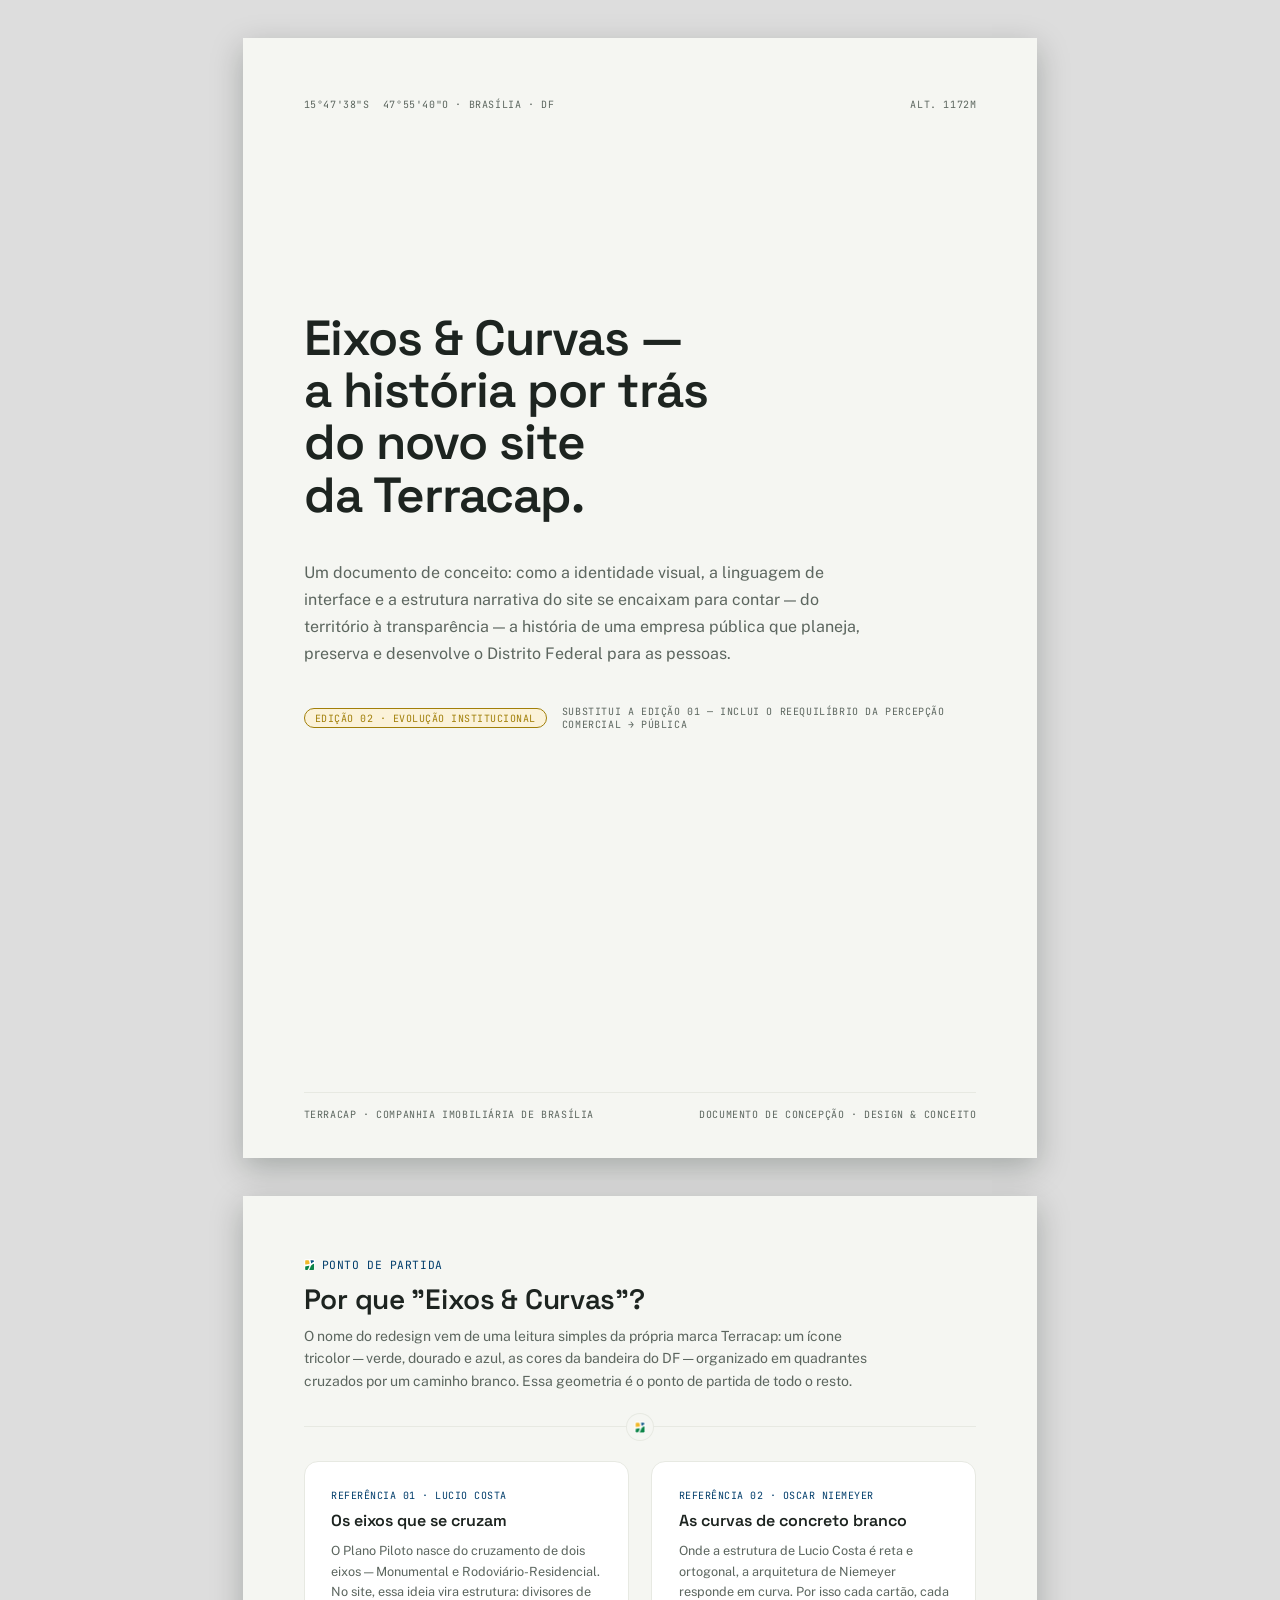
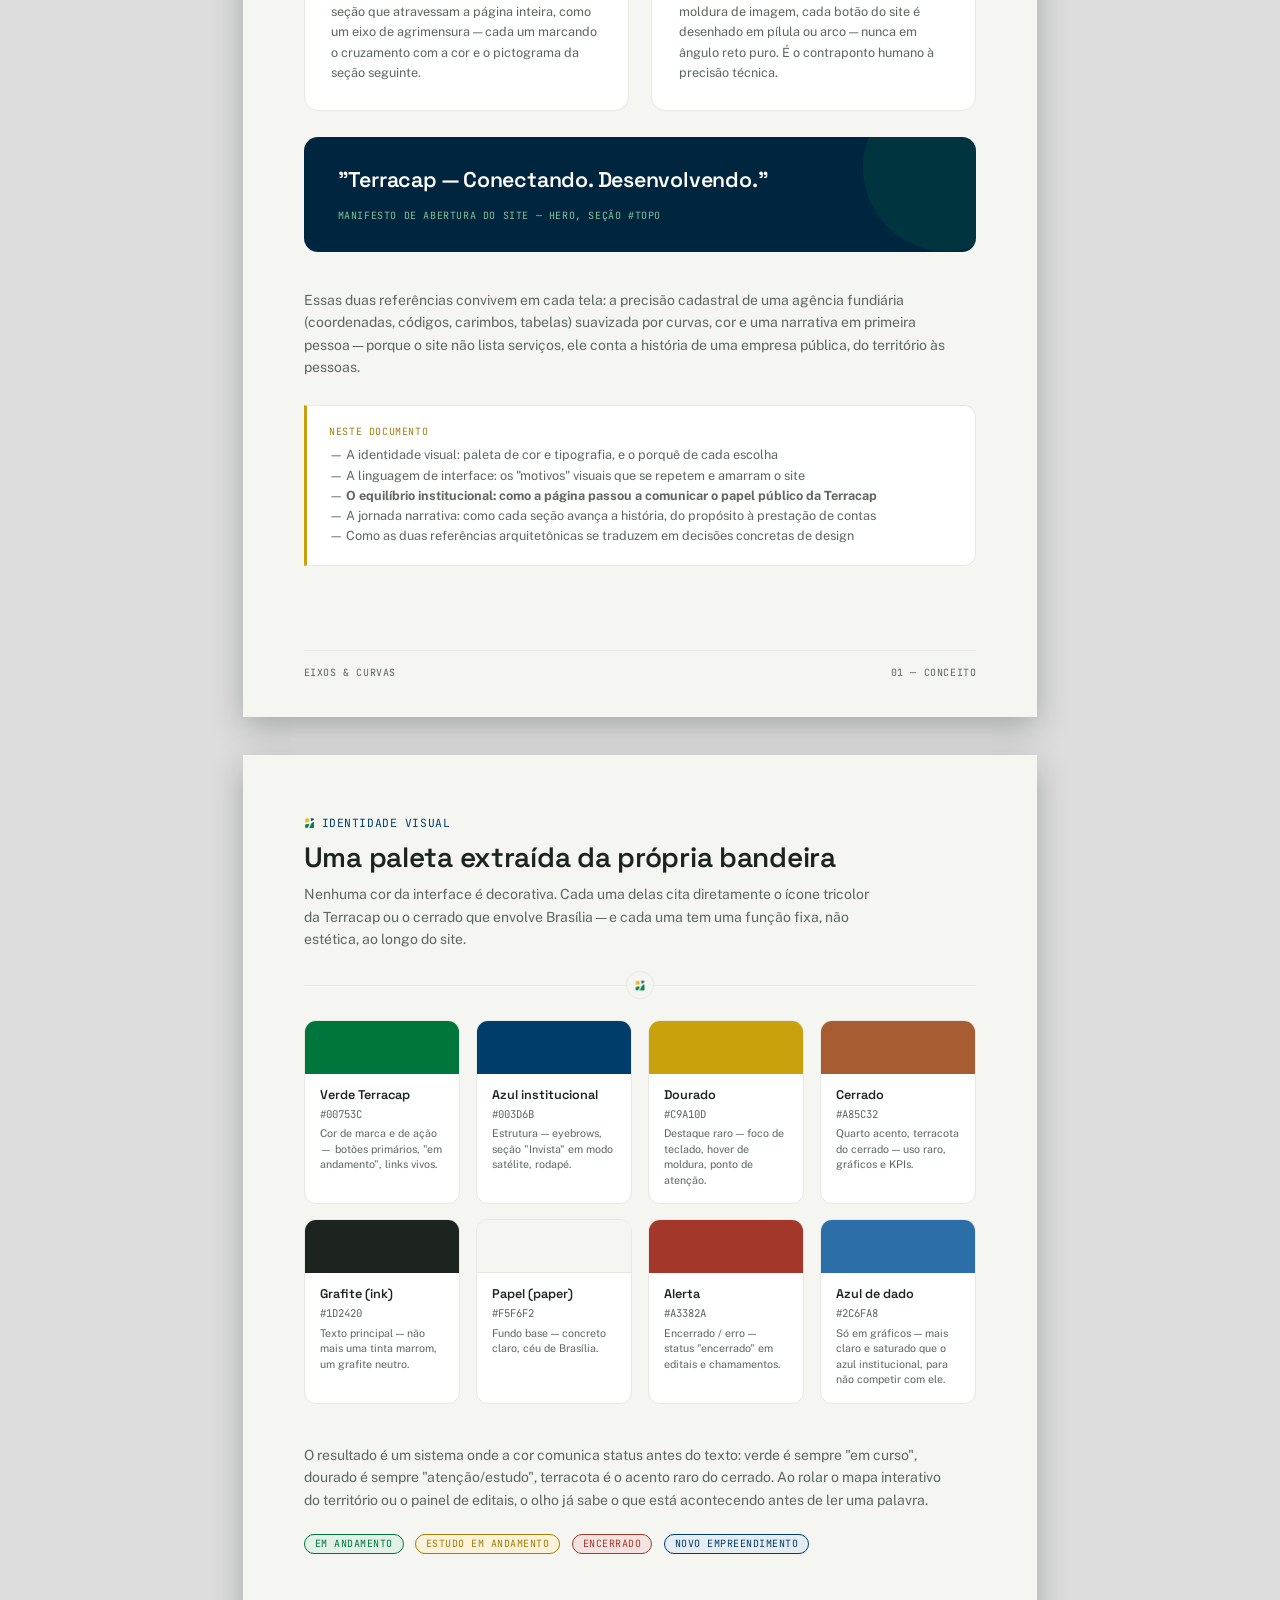
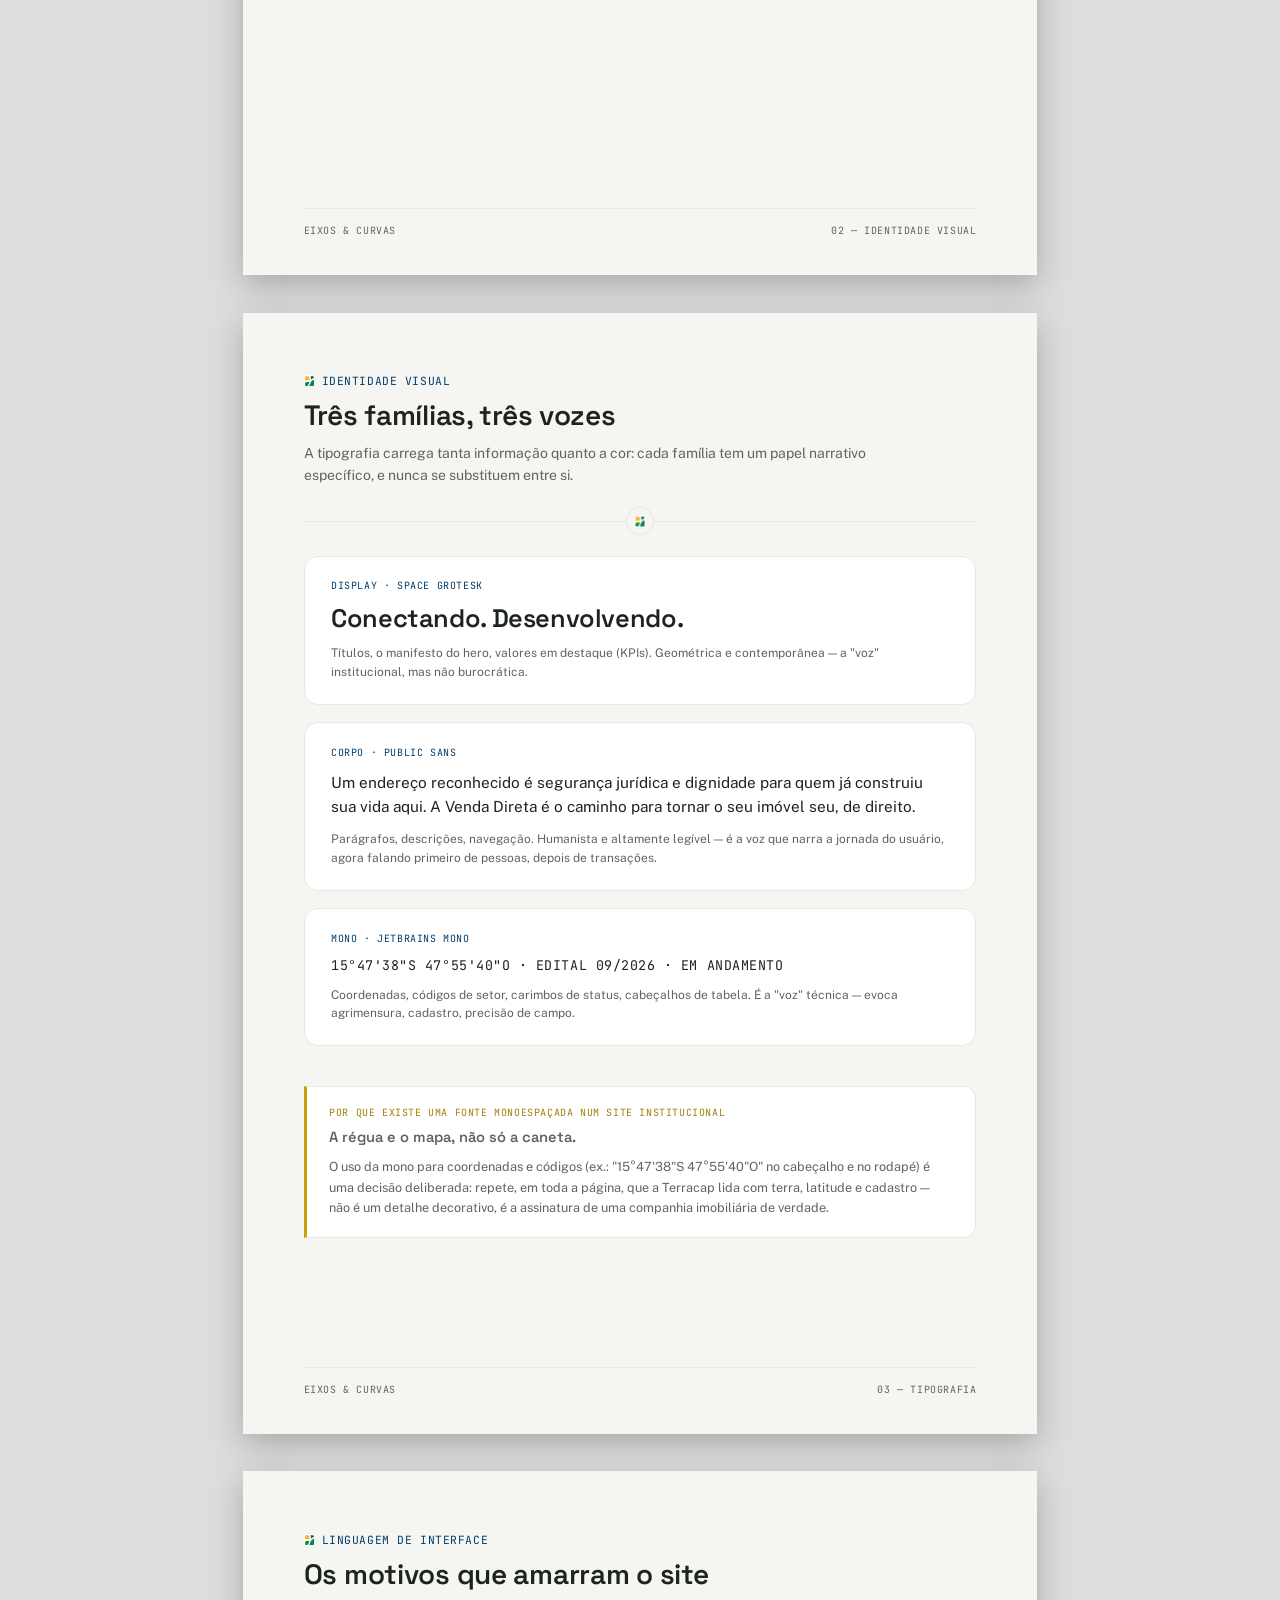
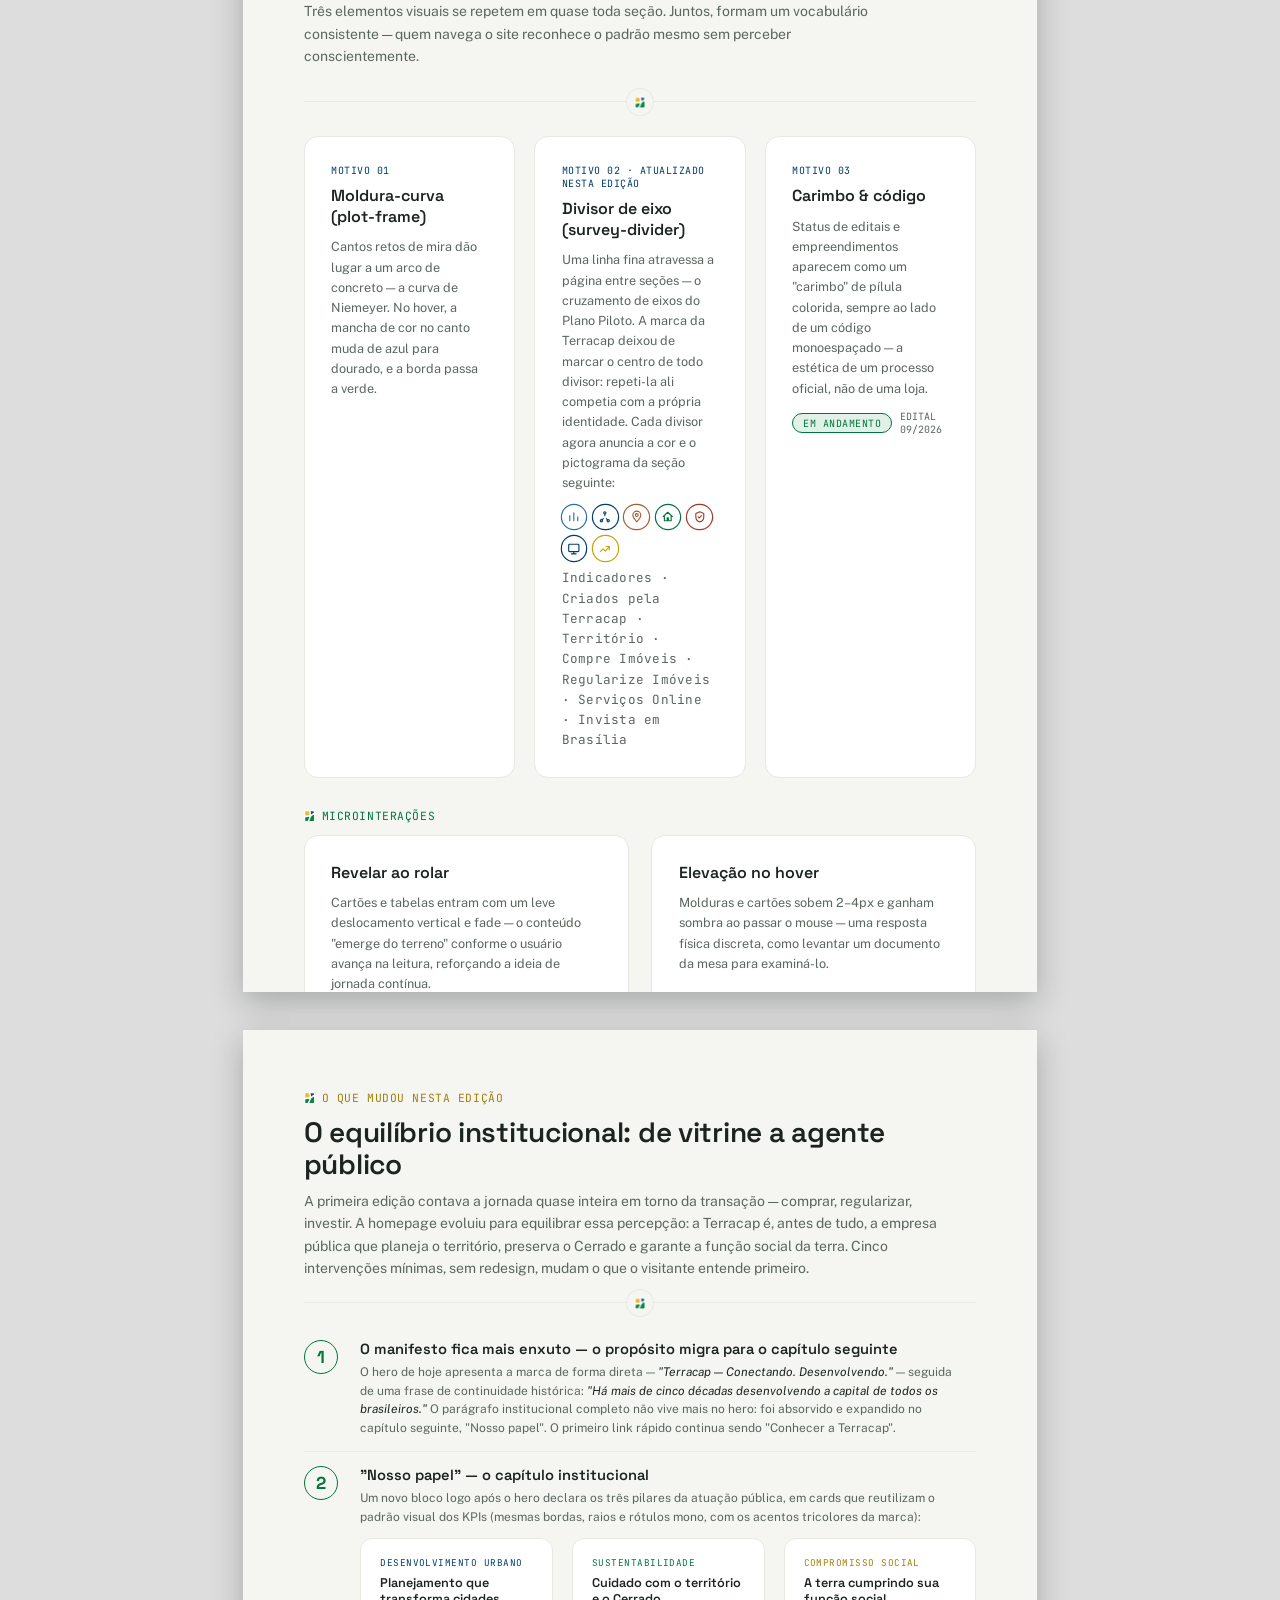
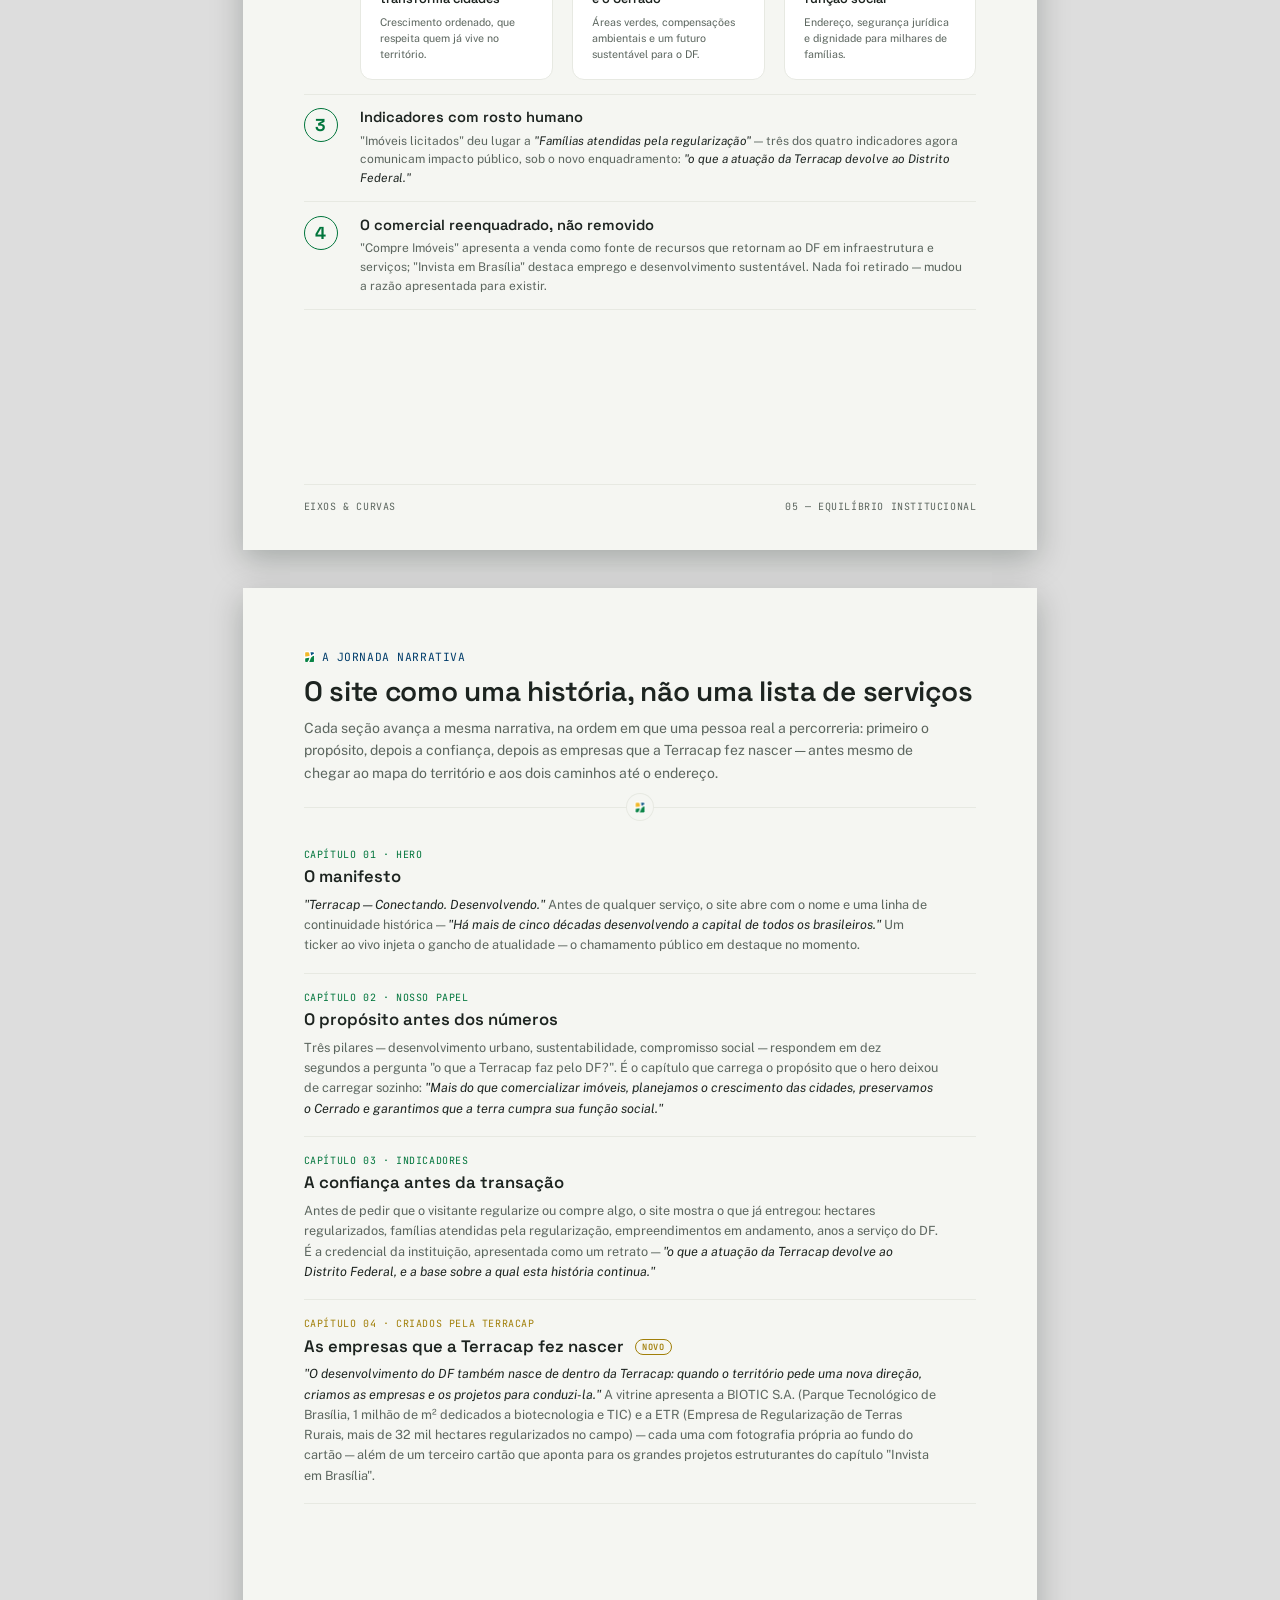
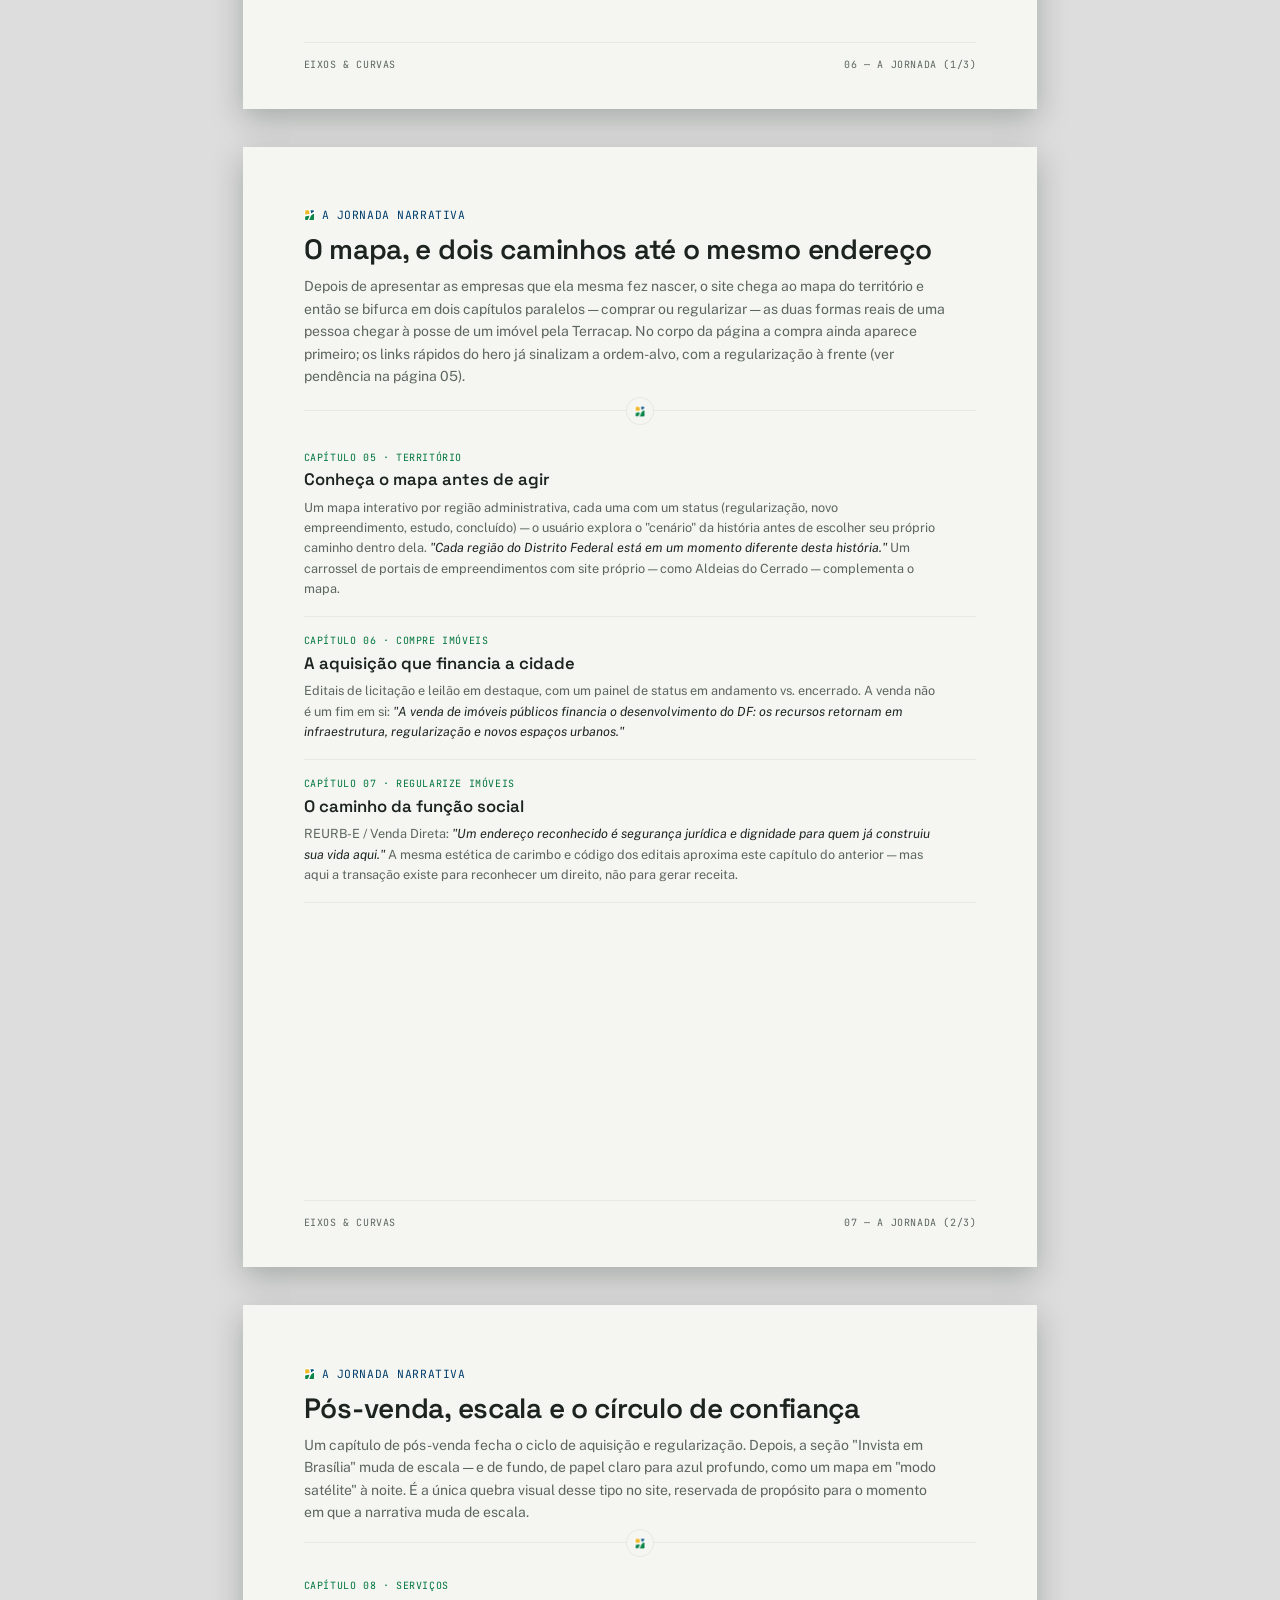
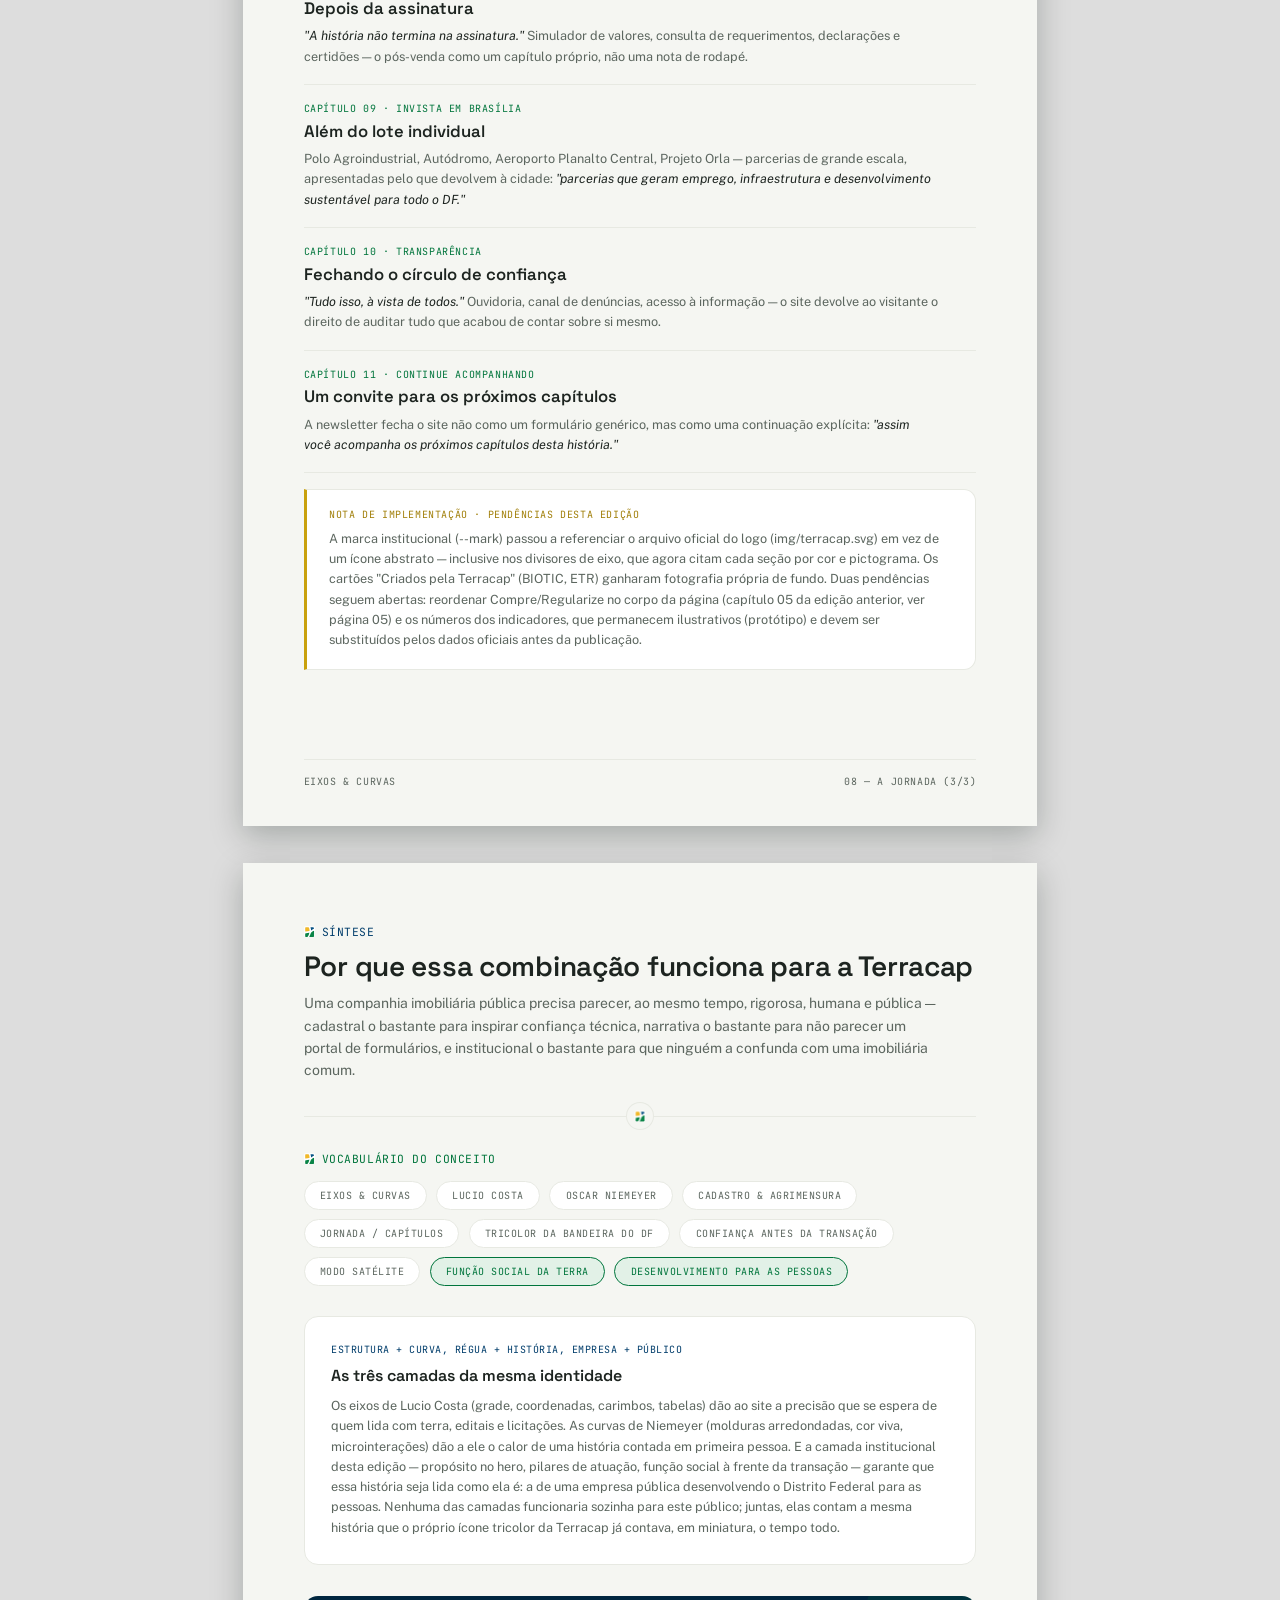
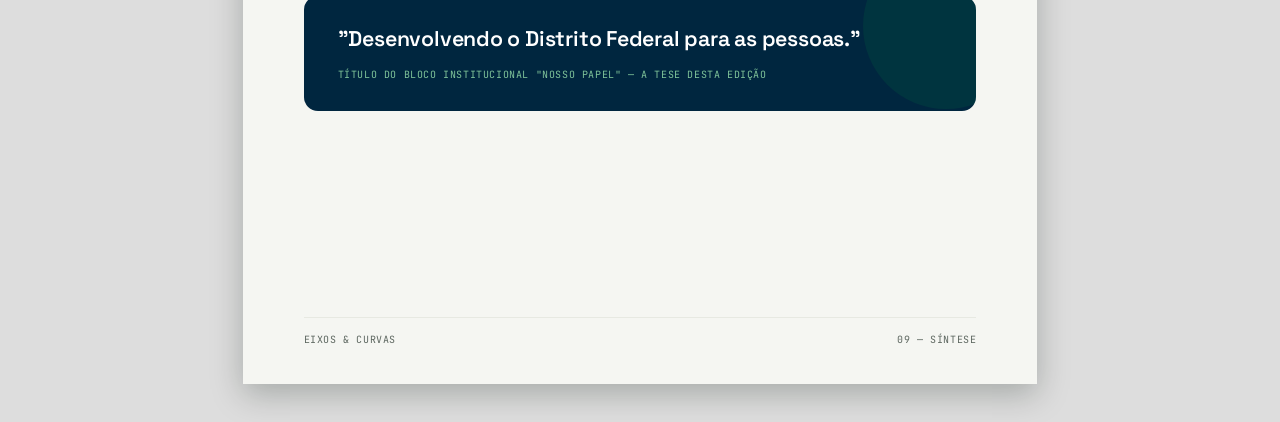
==== commit d00c9358: "a" ====
--- a/doc/Terracap-Eixos-e-Curvas-Conceito-e-Design.html
+++ b/doc/Terracap-Eixos-e-Curvas-Conceito-e-Design.html
@@ -409,7 +409,7 @@
     </div>
   </div>
 
-  <div class="page-foot"><span>EIXOS &amp; CURVAS</span><span>04 — LINGUAGEM DE INTERFACE</span></div>
+  
 </div>
 
 <!-- ==================================================== PÁGINA 6 · 05 EQUILÍBRIO INSTITUCIONAL -->
@@ -449,16 +449,10 @@
     </div>
   </div>
 
+
+
   <div class="move">
     <div class="n">4</div>
-    <div>
-      <h3>Regularizar antes de comprar — pendente no corpo da página</h3>
-      <p>A intenção da edição é inverter a ordem: função social (Venda Direta) antes da aquisição. Os links rápidos do hero e as sugestões do território já seguem essa prioridade, mas no corpo da página a seção <span class="q">Compre Imóveis</span> ainda precede <span class="q">Regularize Imóveis</span> — reordenar as duas seções é uma pendência de implementação a fechar antes da publicação.</p>
-    </div>
-  </div>
-
-  <div class="move">
-    <div class="n">5</div>
     <div>
       <h3>O comercial reenquadrado, não removido</h3>
       <p>"Compre Imóveis" apresenta a venda como fonte de recursos que retornam ao DF em infraestrutura e serviços; "Invista em Brasília" destaca emprego e desenvolvimento sustentável. Nada foi retirado — mudou a razão apresentada para existir.</p>
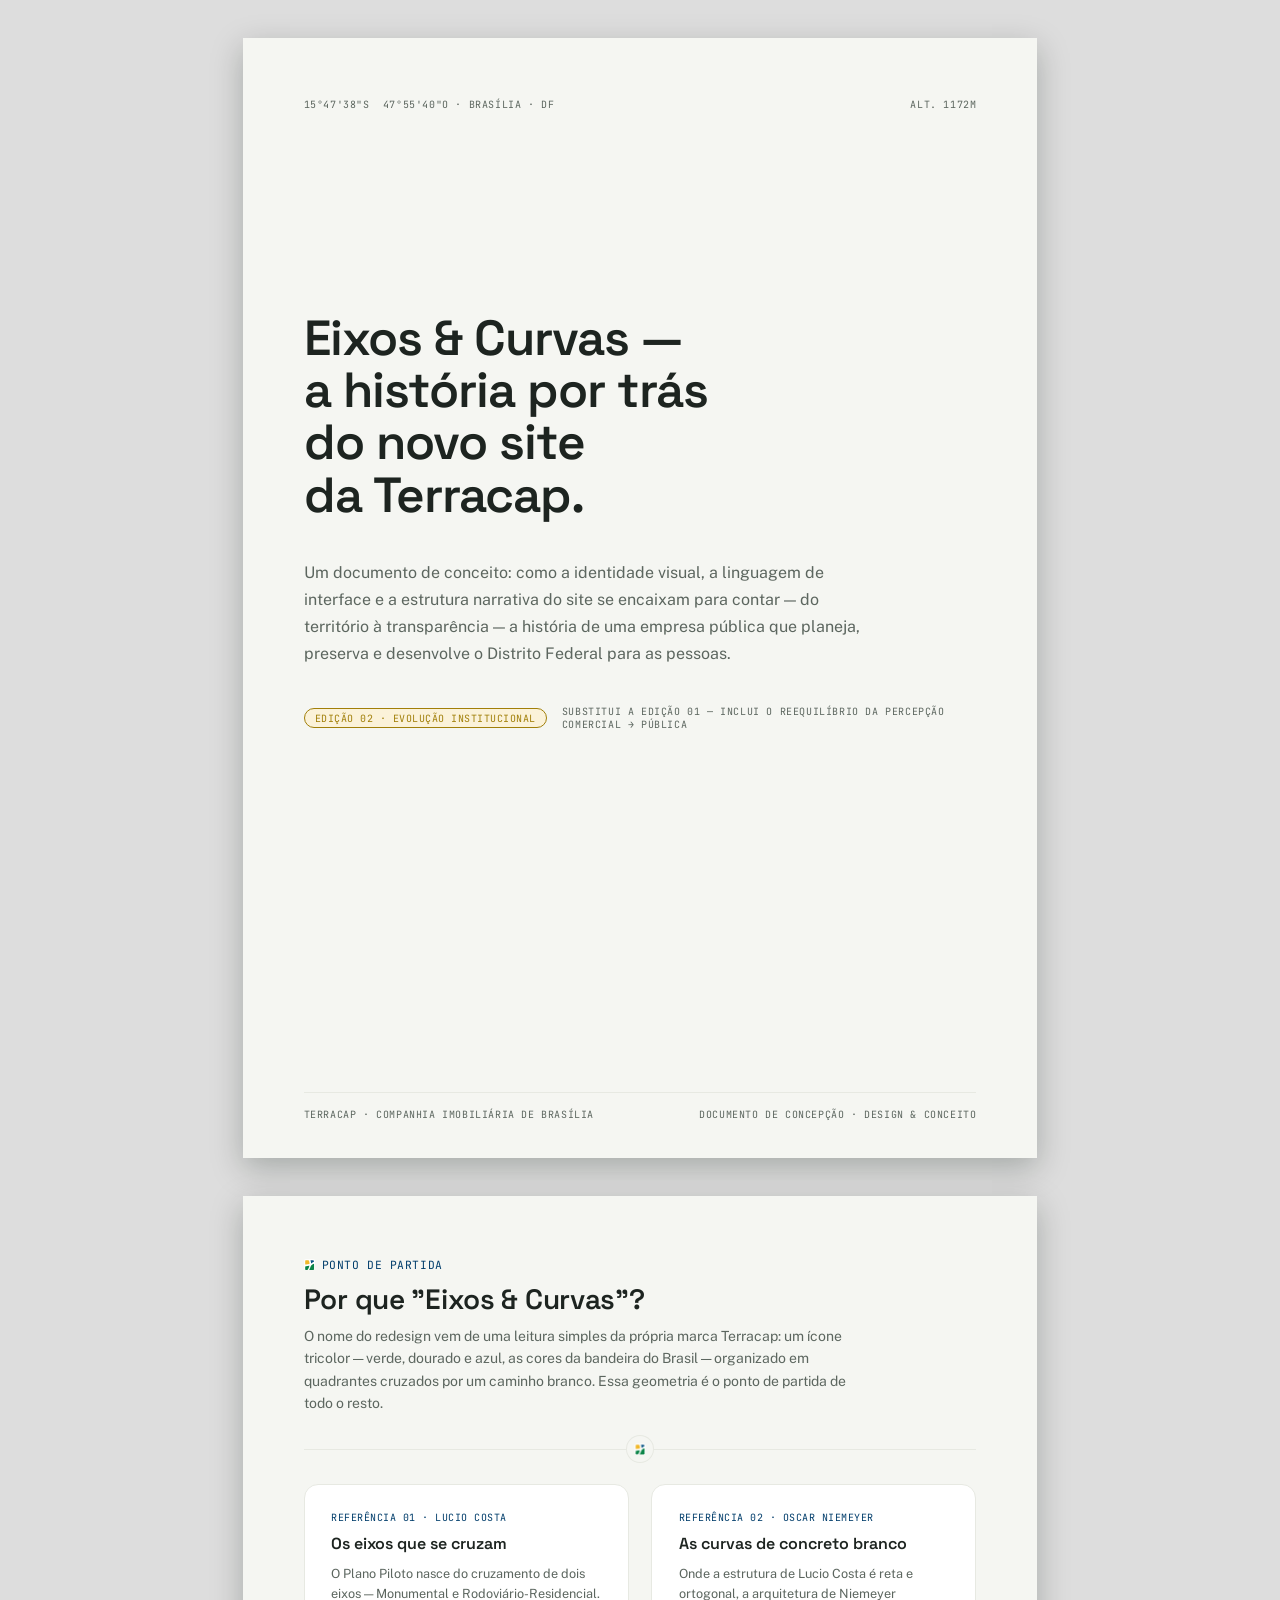
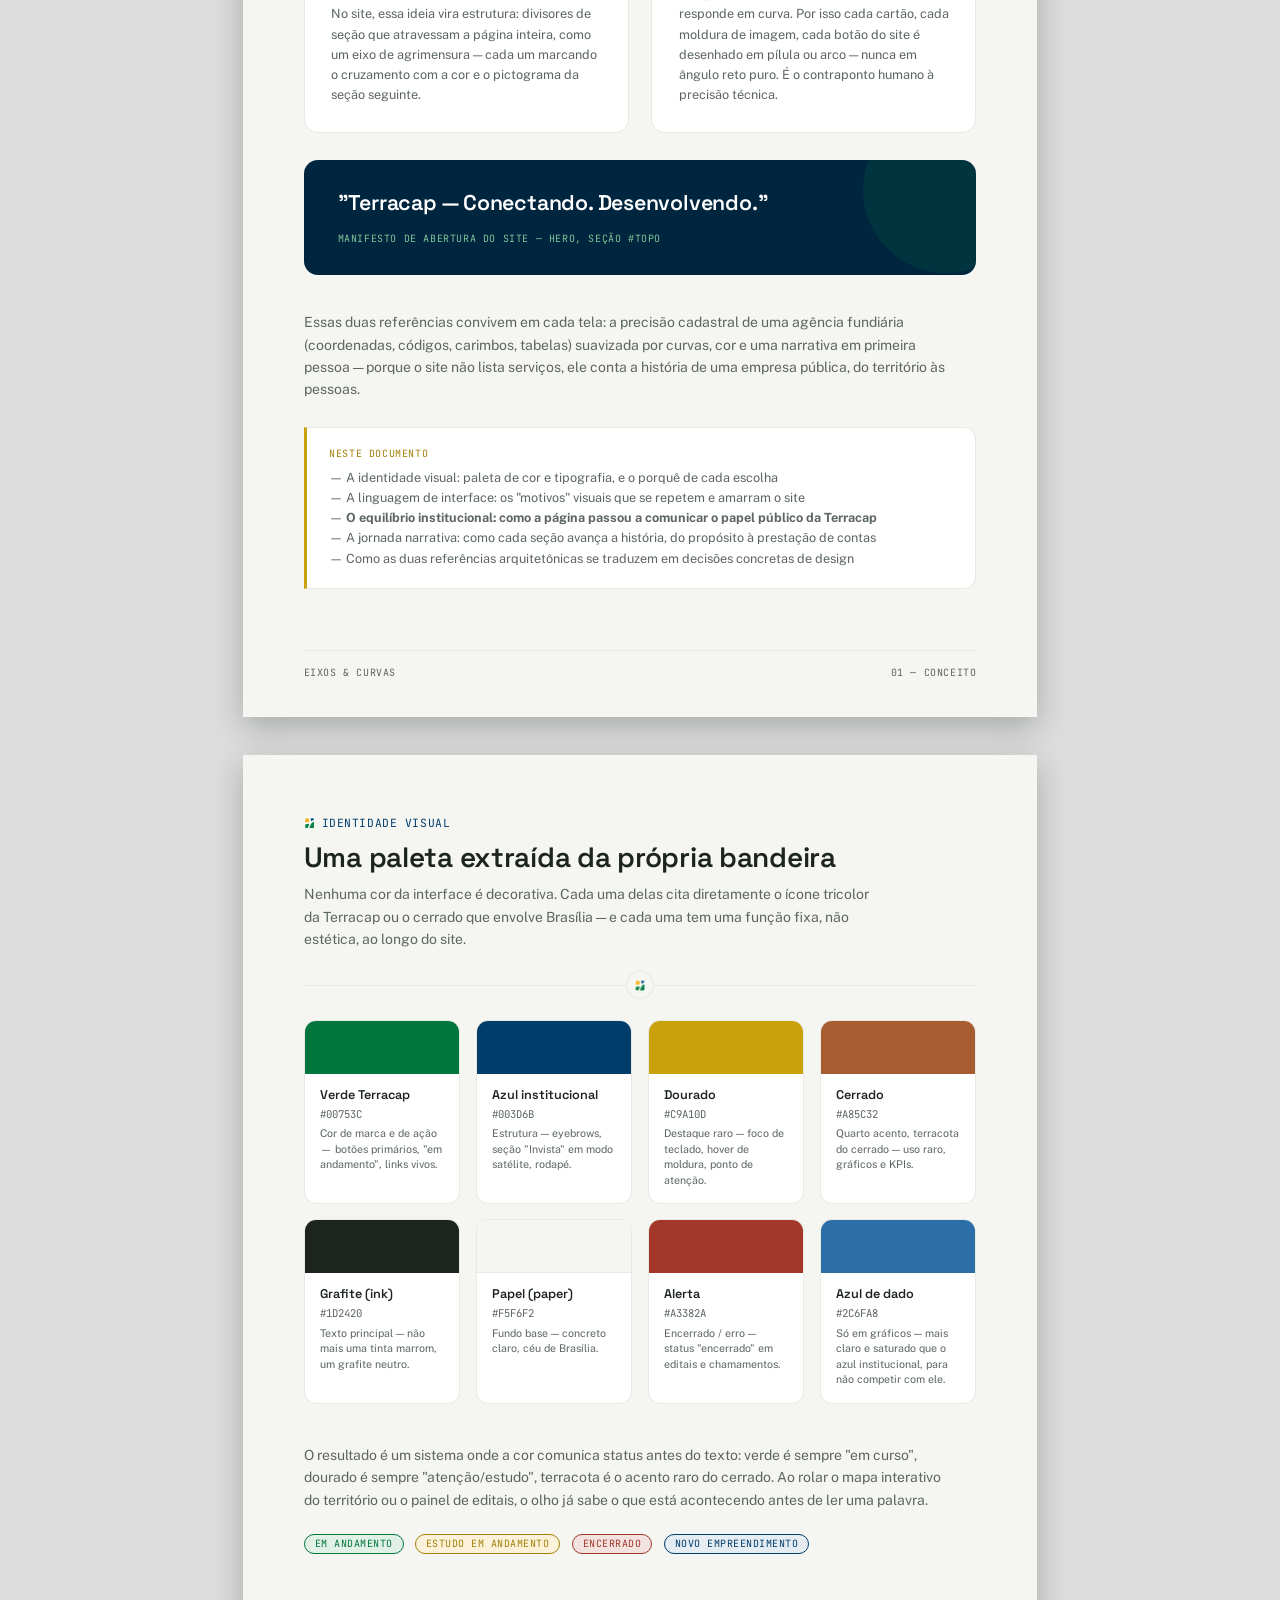
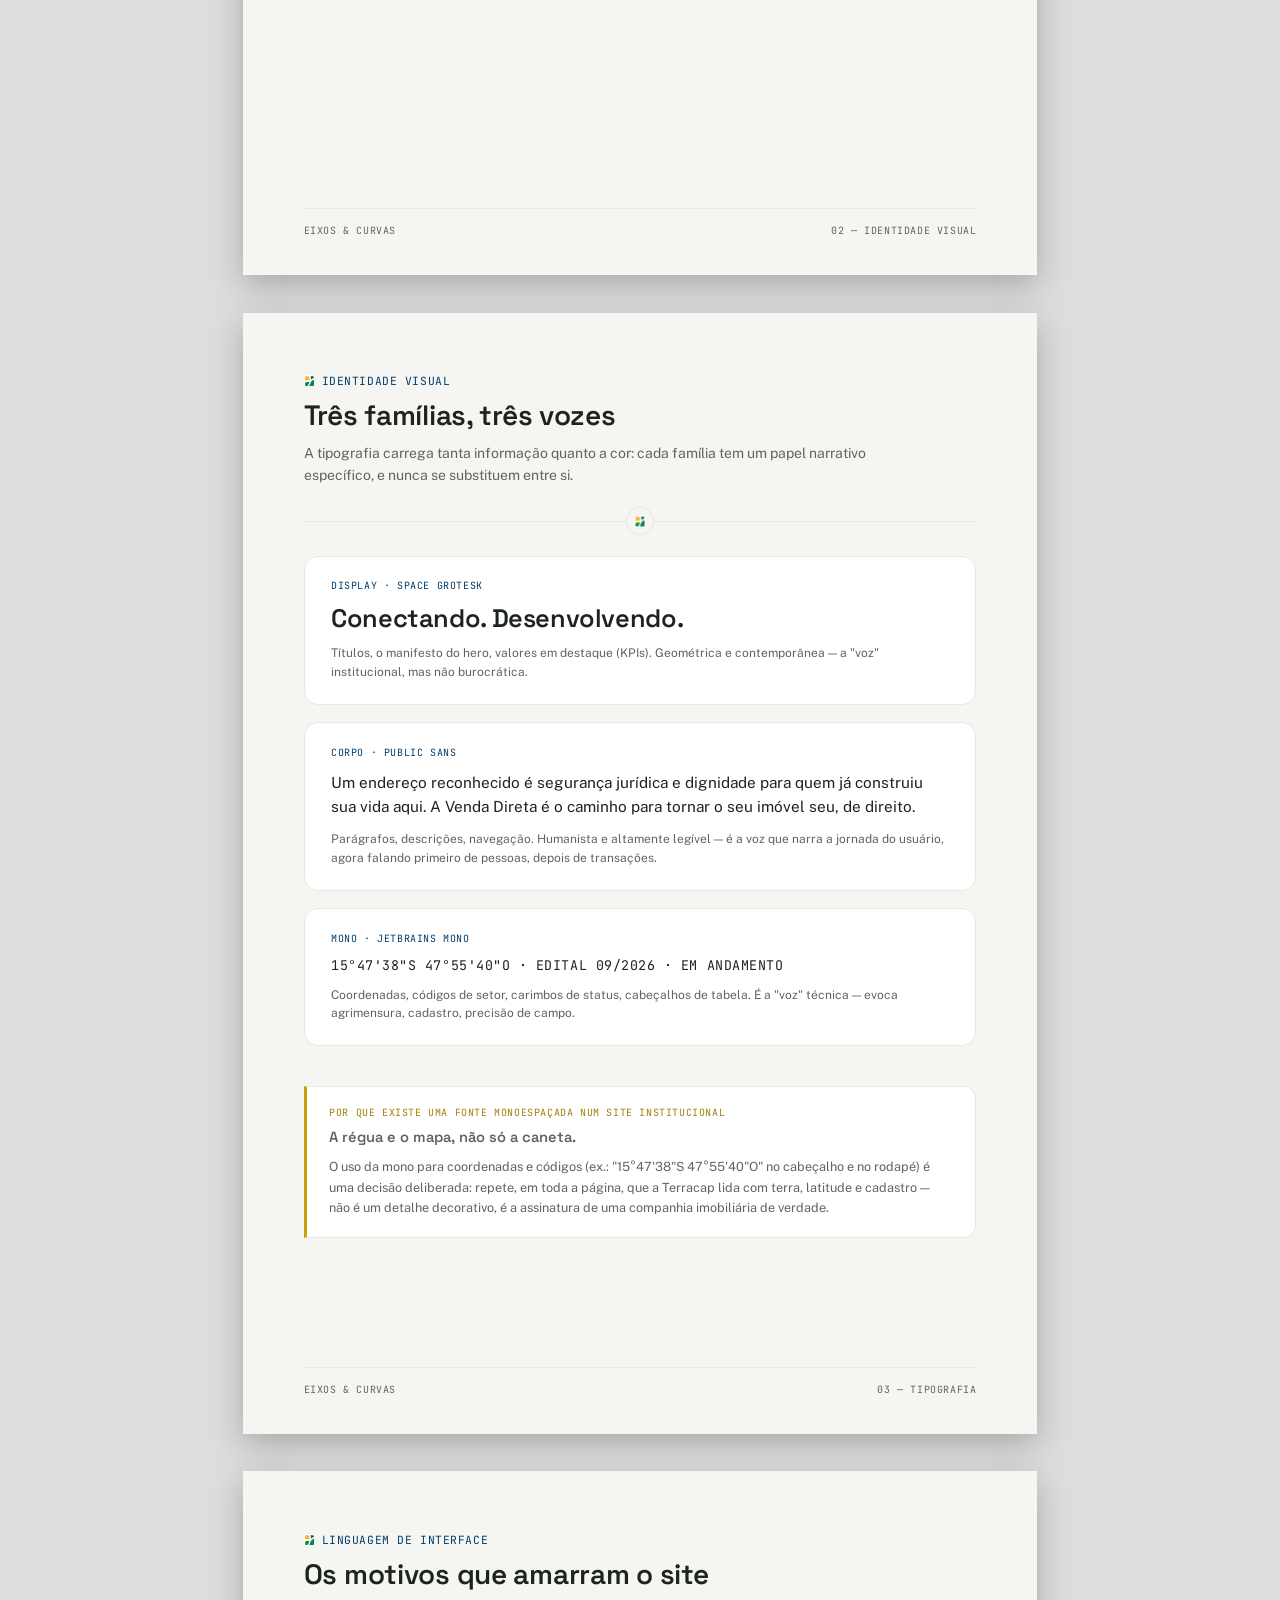
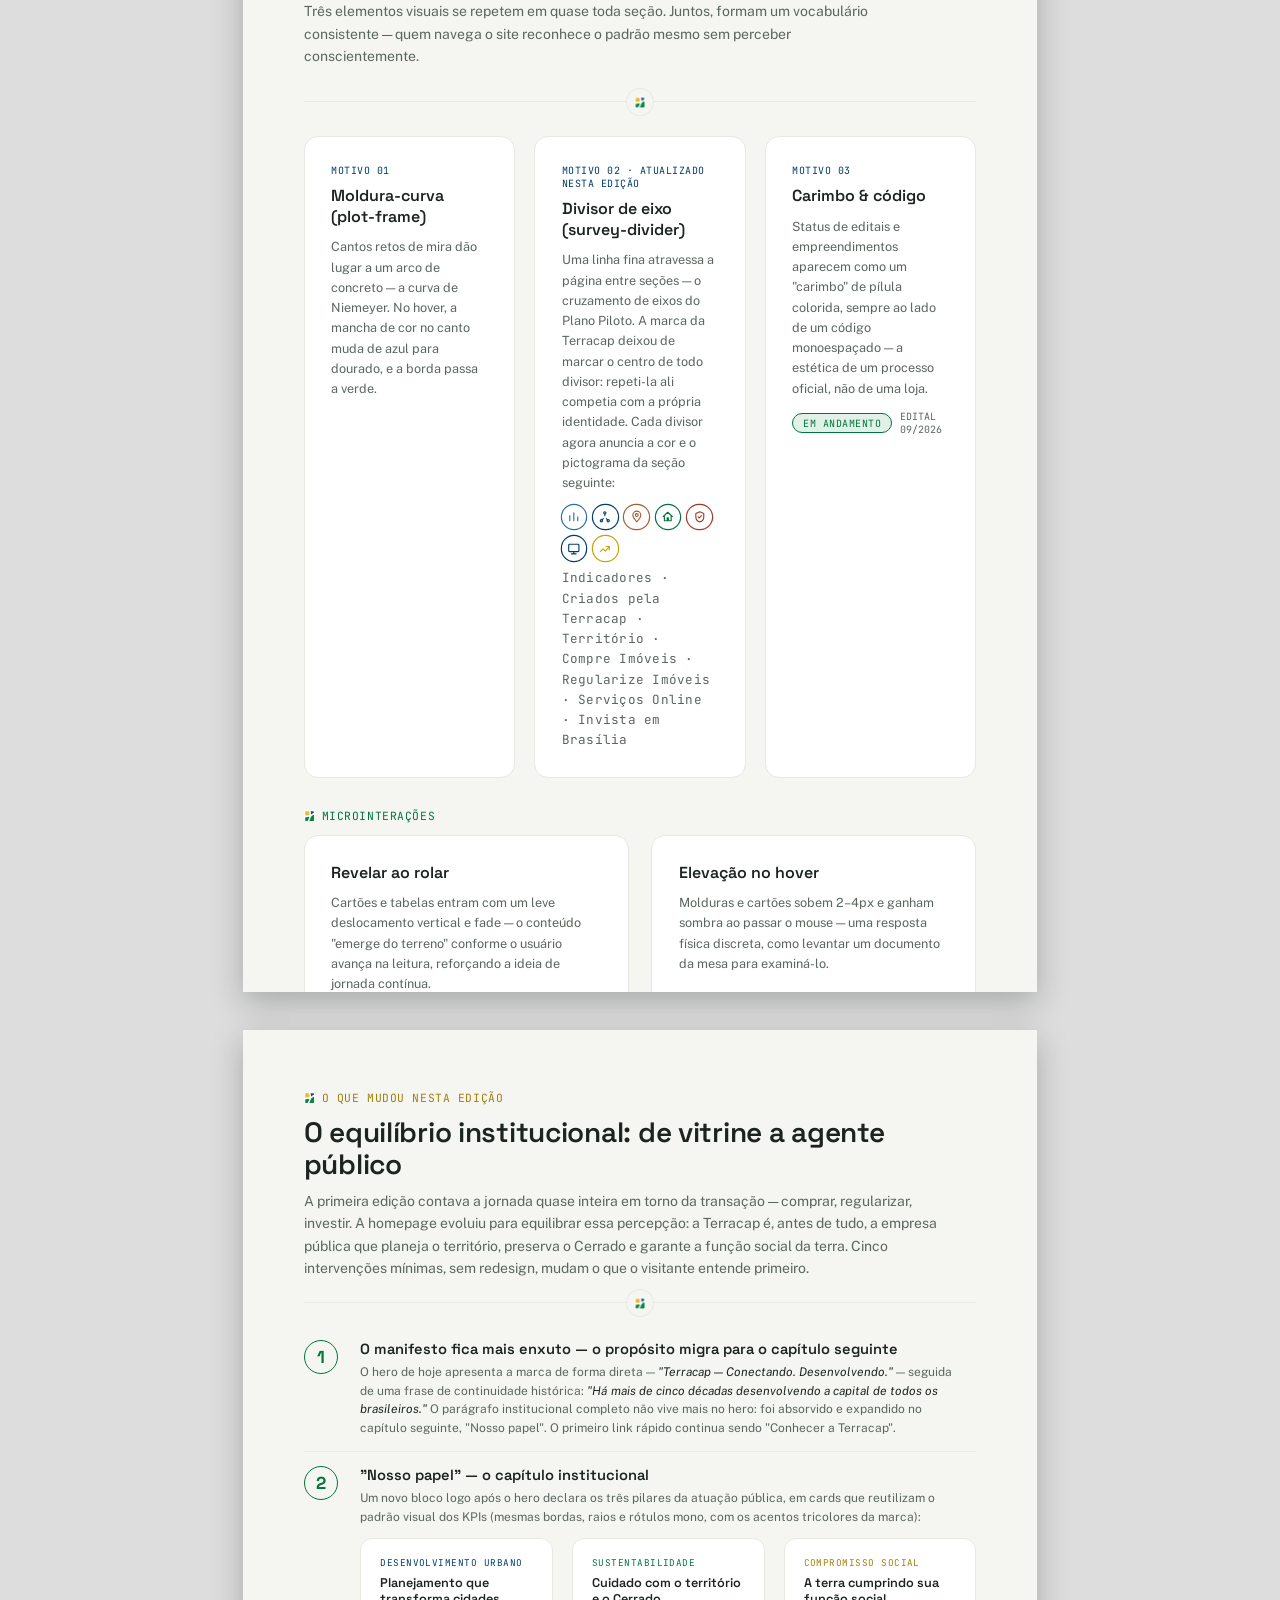
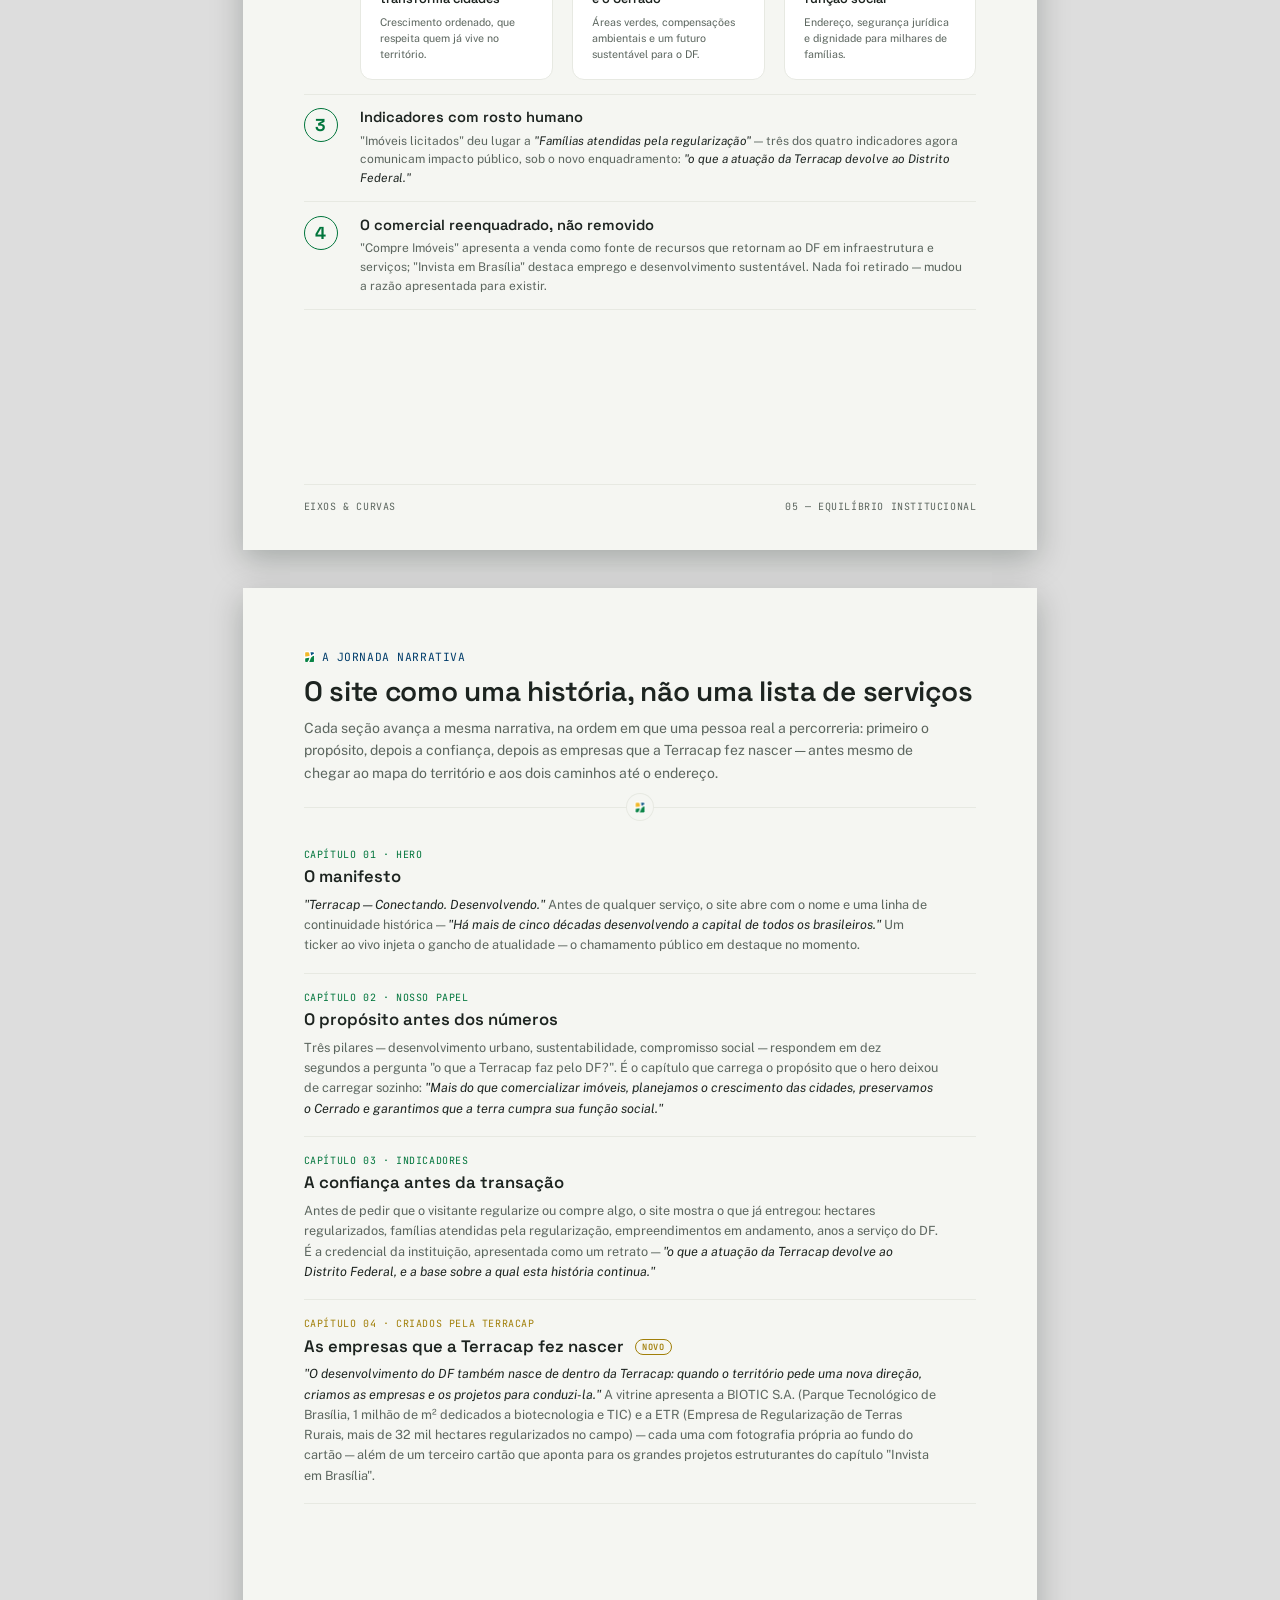
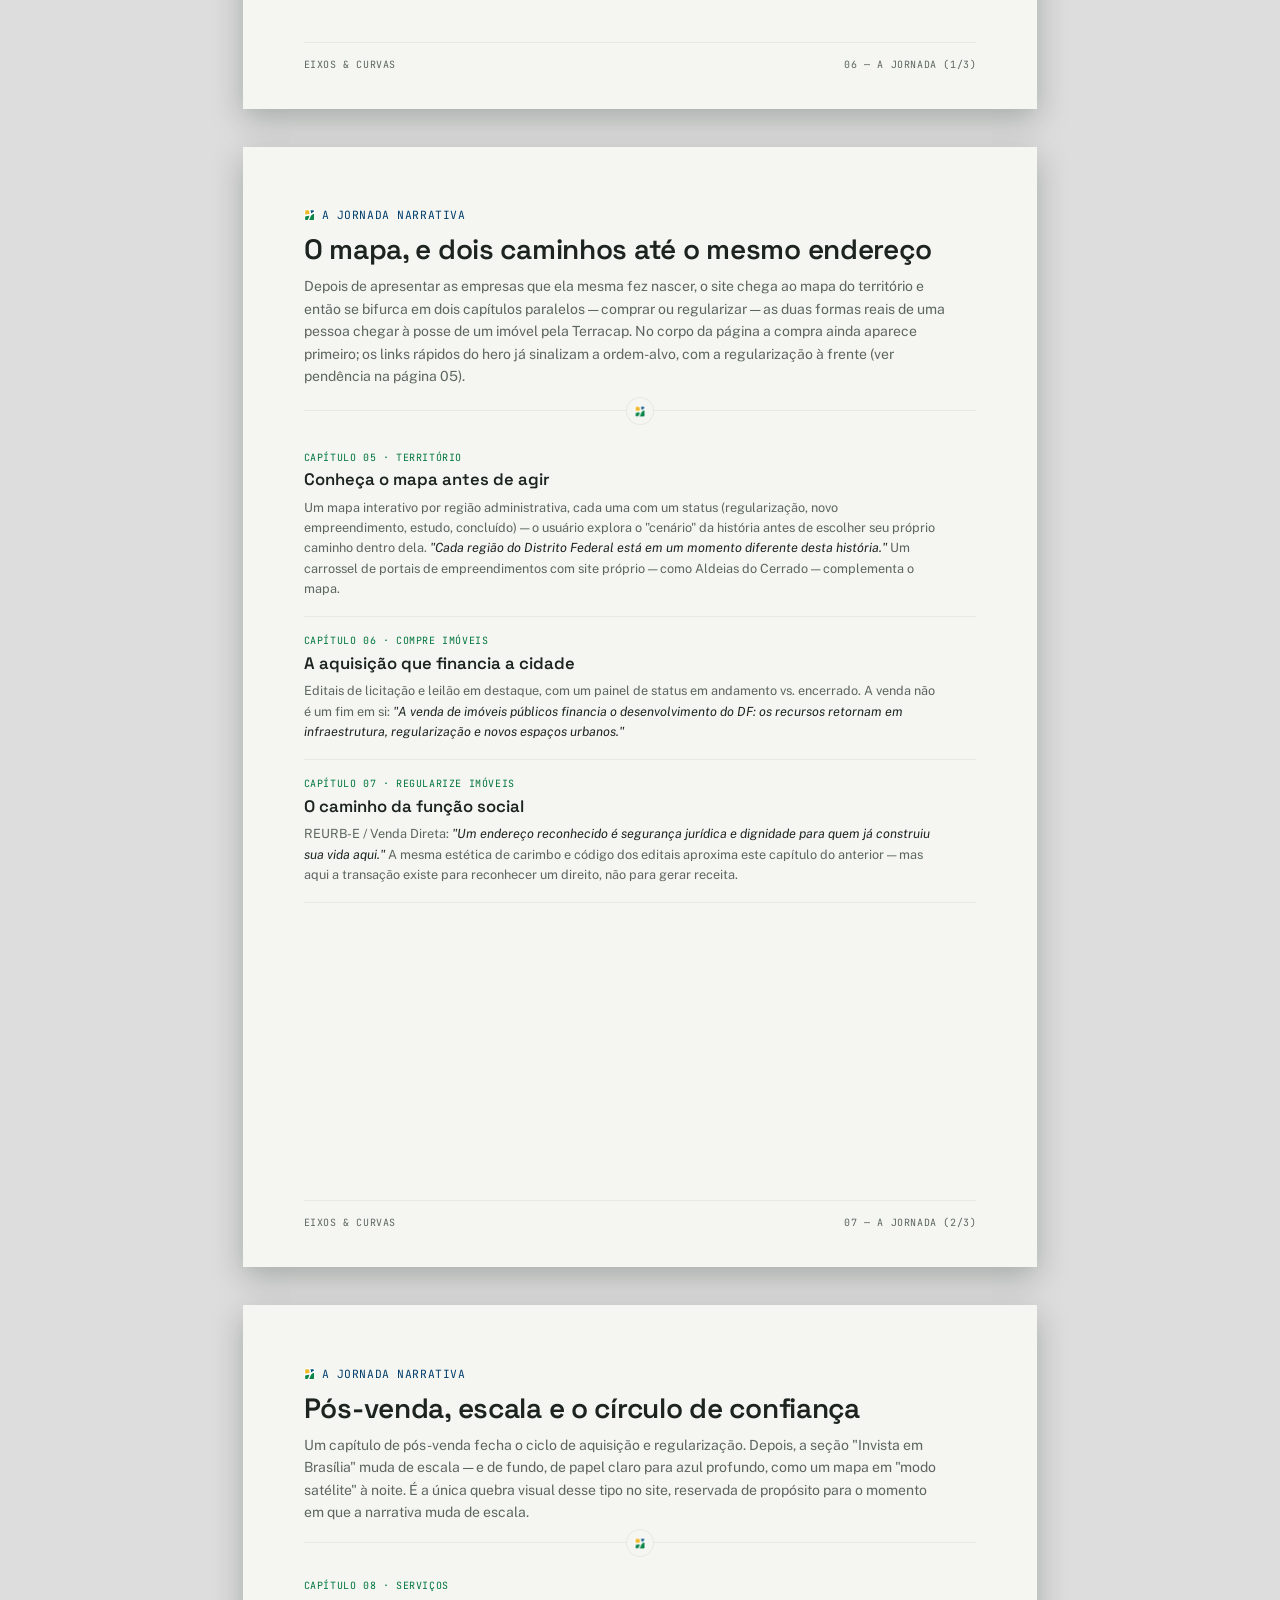
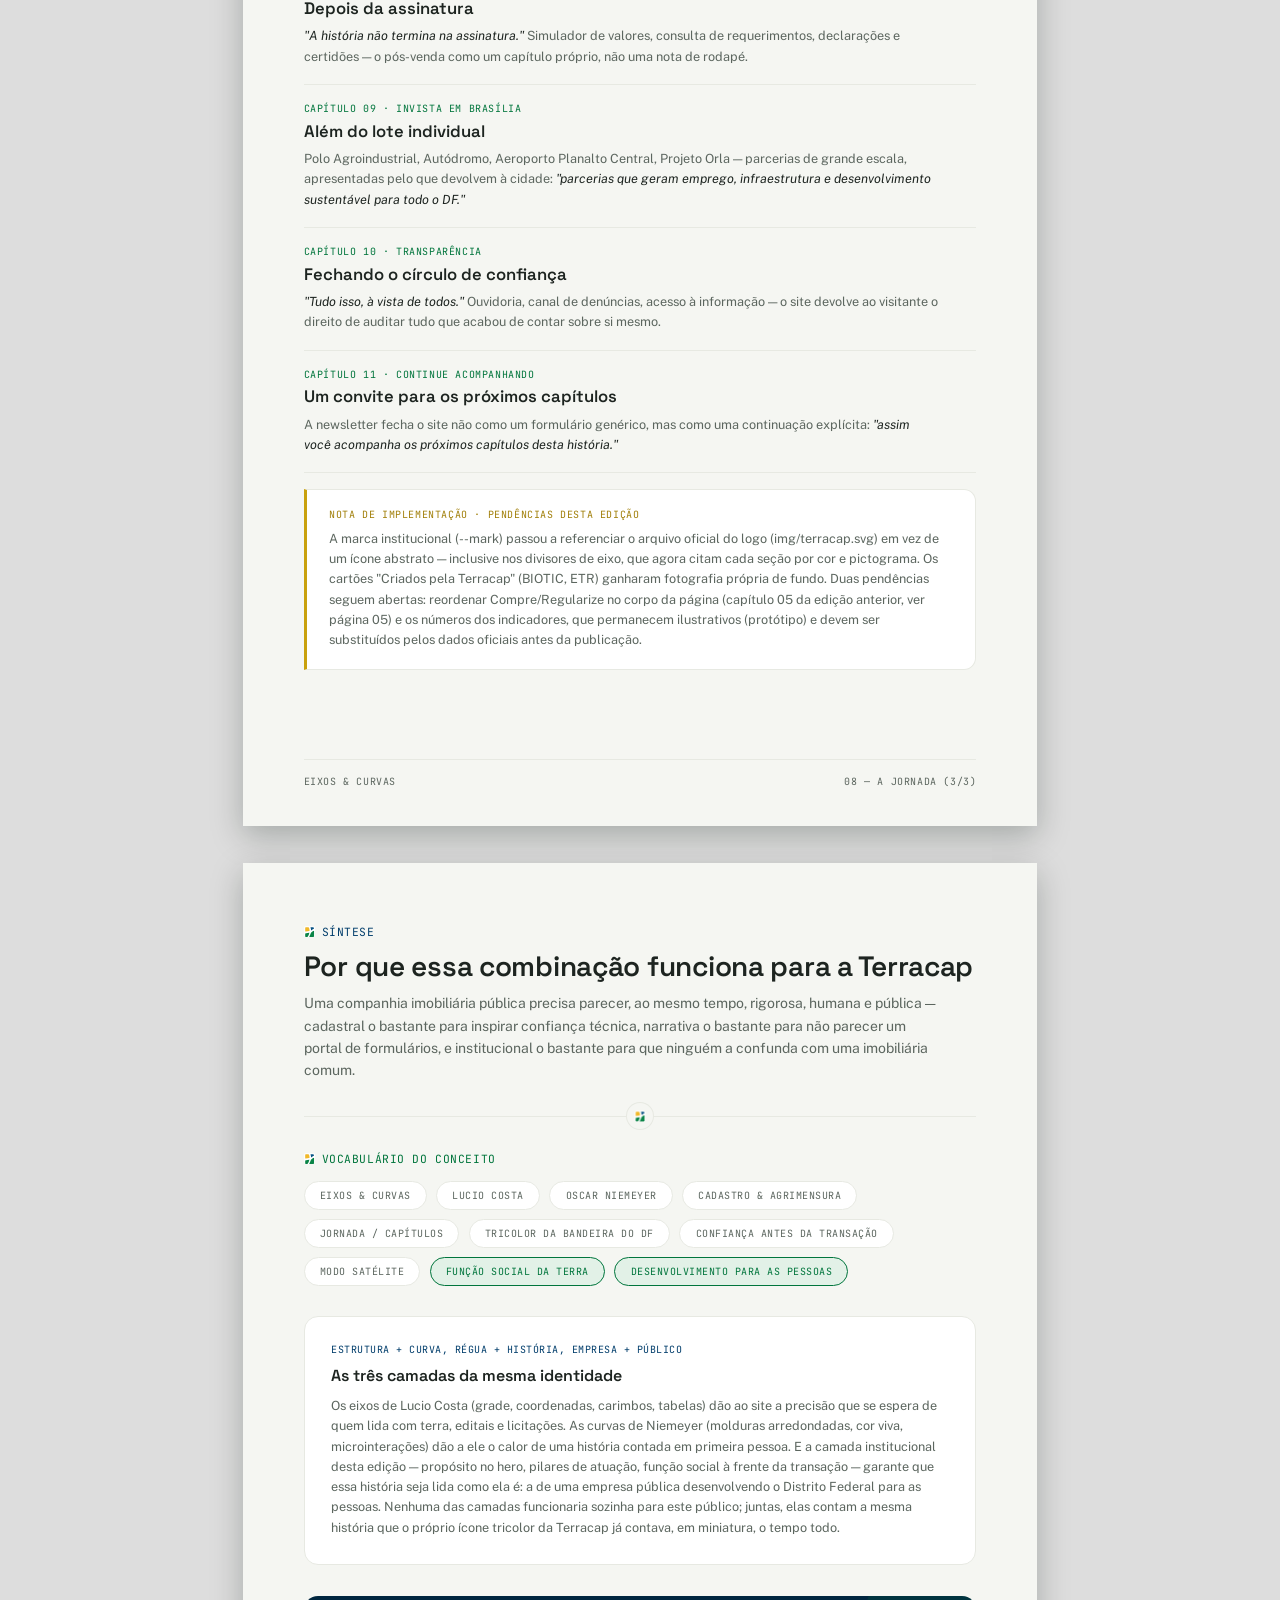
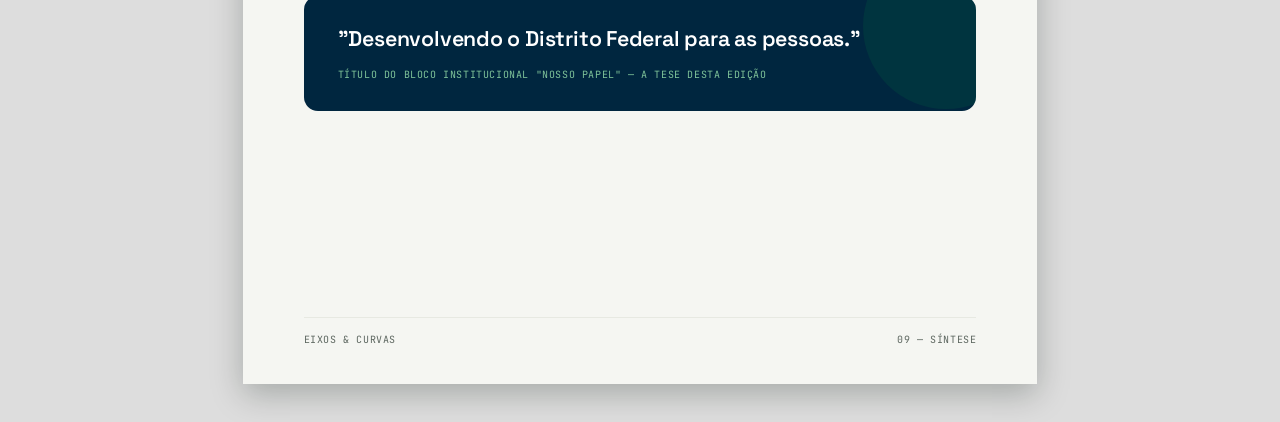
==== commit dcb93cd7: "doc alterado" ====
--- a/doc/Terracap-Eixos-e-Curvas-Conceito-e-Design.html
+++ b/doc/Terracap-Eixos-e-Curvas-Conceito-e-Design.html
@@ -218,7 +218,7 @@
 <div class="page">
   <span class="eyebrow">Ponto de partida</span>
   <h2 class="section-title">Por que "Eixos &amp; Curvas"?</h2>
-  <p class="section-sub">O nome do redesign vem de uma leitura simples da própria marca Terracap: um ícone tricolor — verde, dourado e azul, as cores da bandeira do DF — organizado em quadrantes cruzados por um caminho branco. Essa geometria é o ponto de partida de todo o resto.</p>
+  <p class="section-sub">O nome do redesign vem de uma leitura simples da própria marca Terracap: um ícone tricolor — verde, dourado e azul, as cores da bandeira do Brasil — organizado em quadrantes cruzados por um caminho branco. Essa geometria é o ponto de partida de todo o resto.</p>
 
   <div class="survey-divider"></div>
 
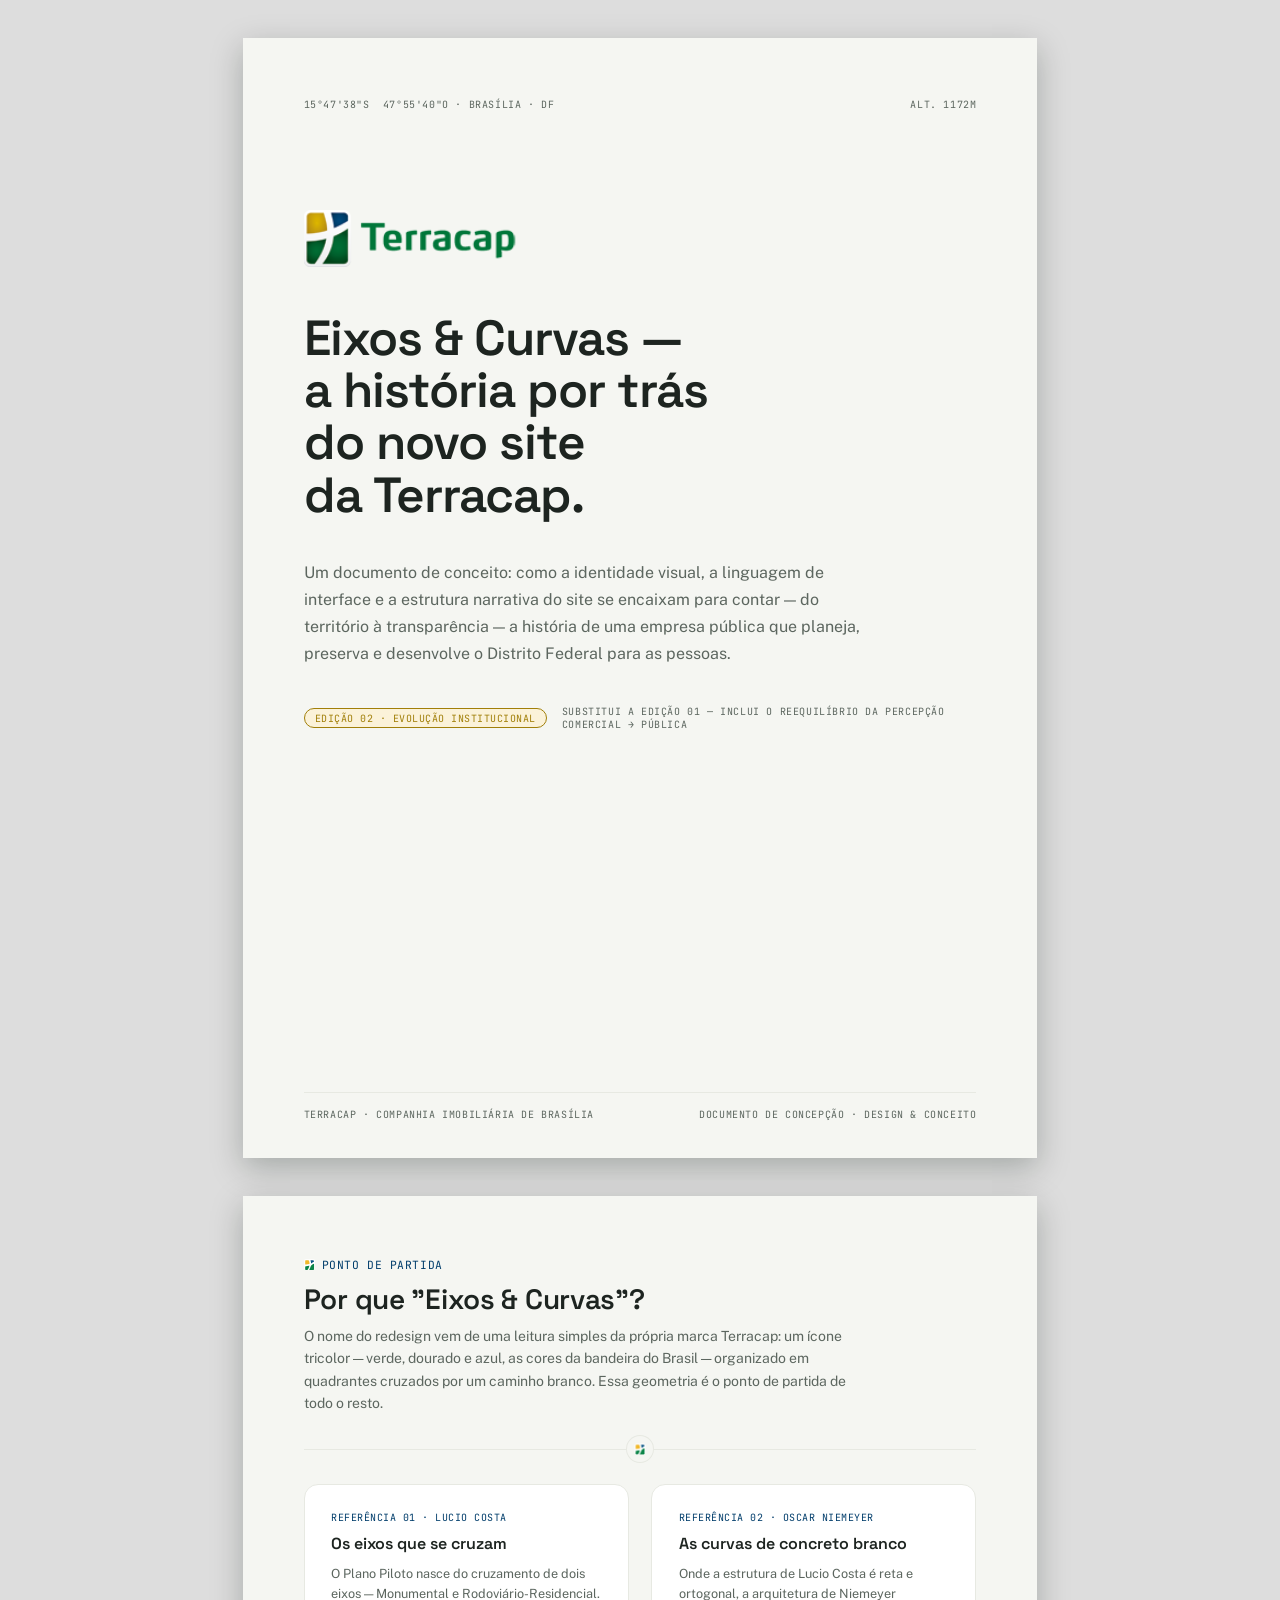
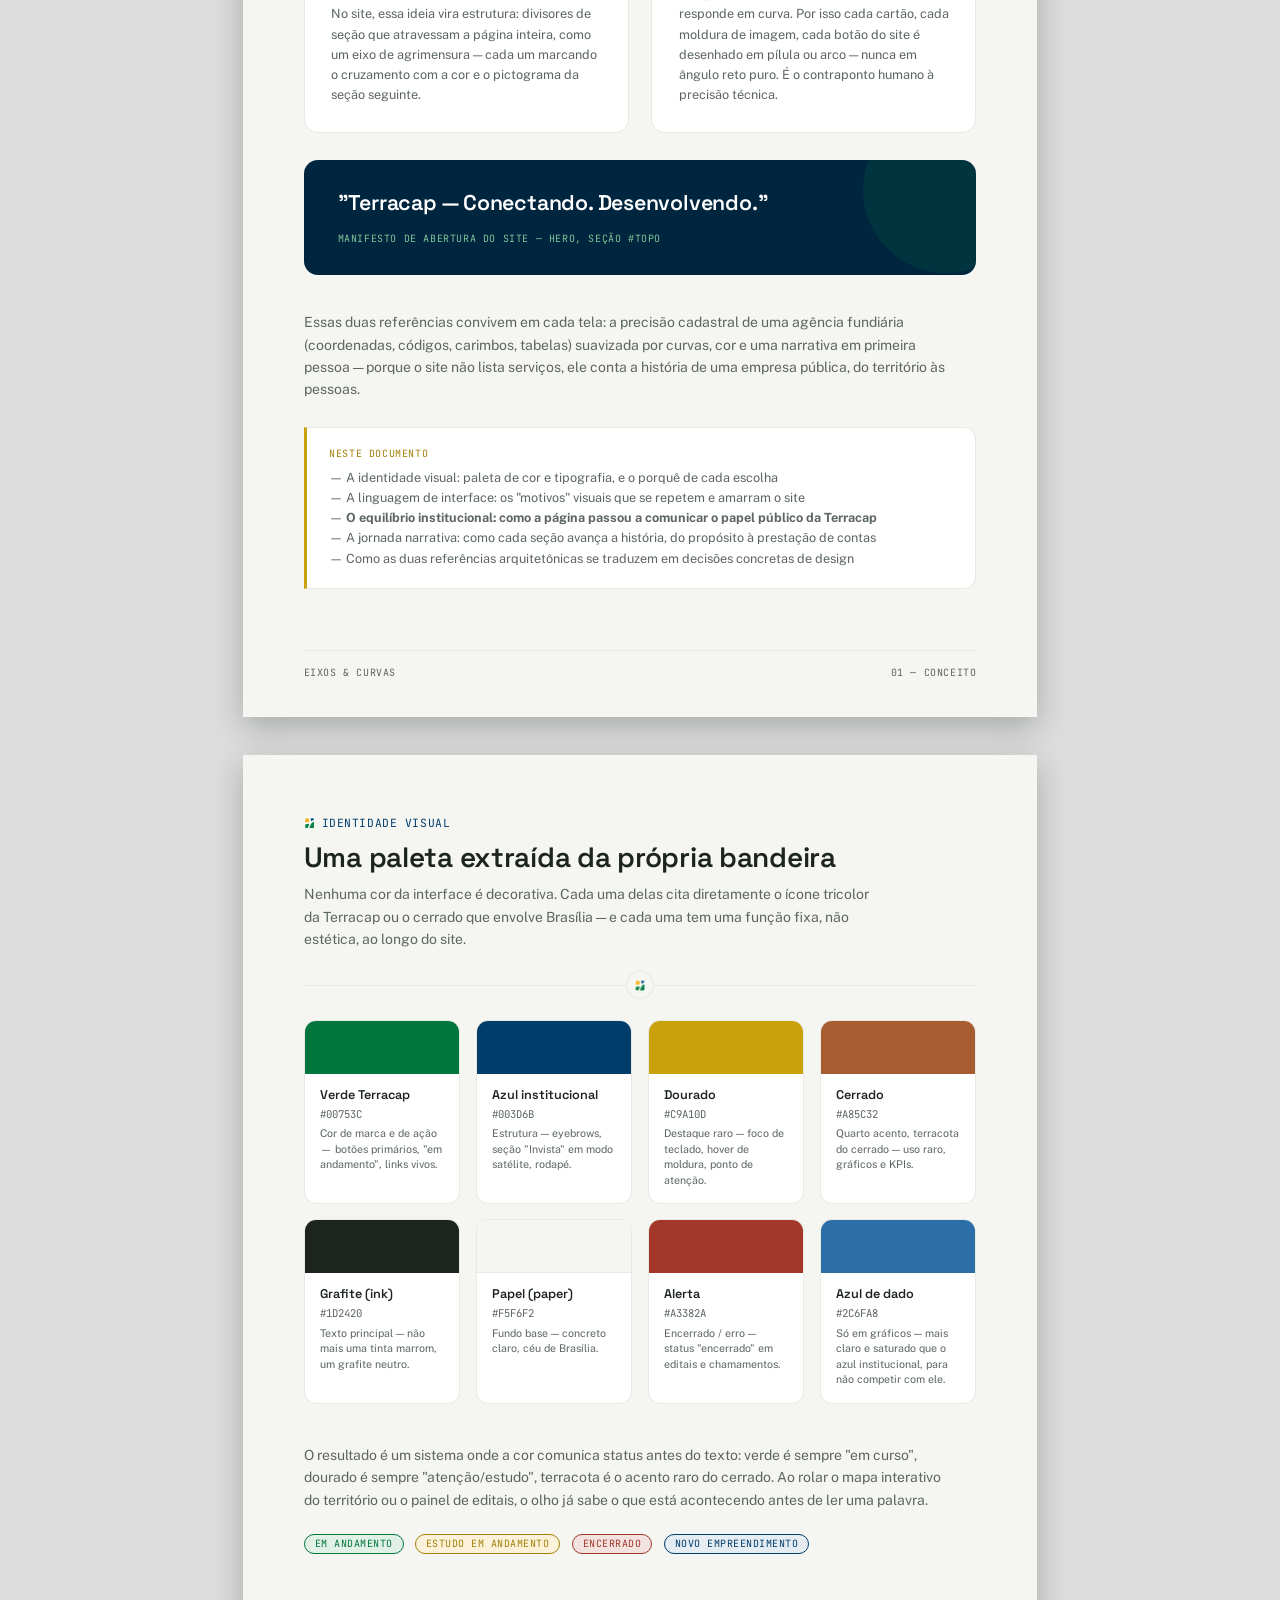
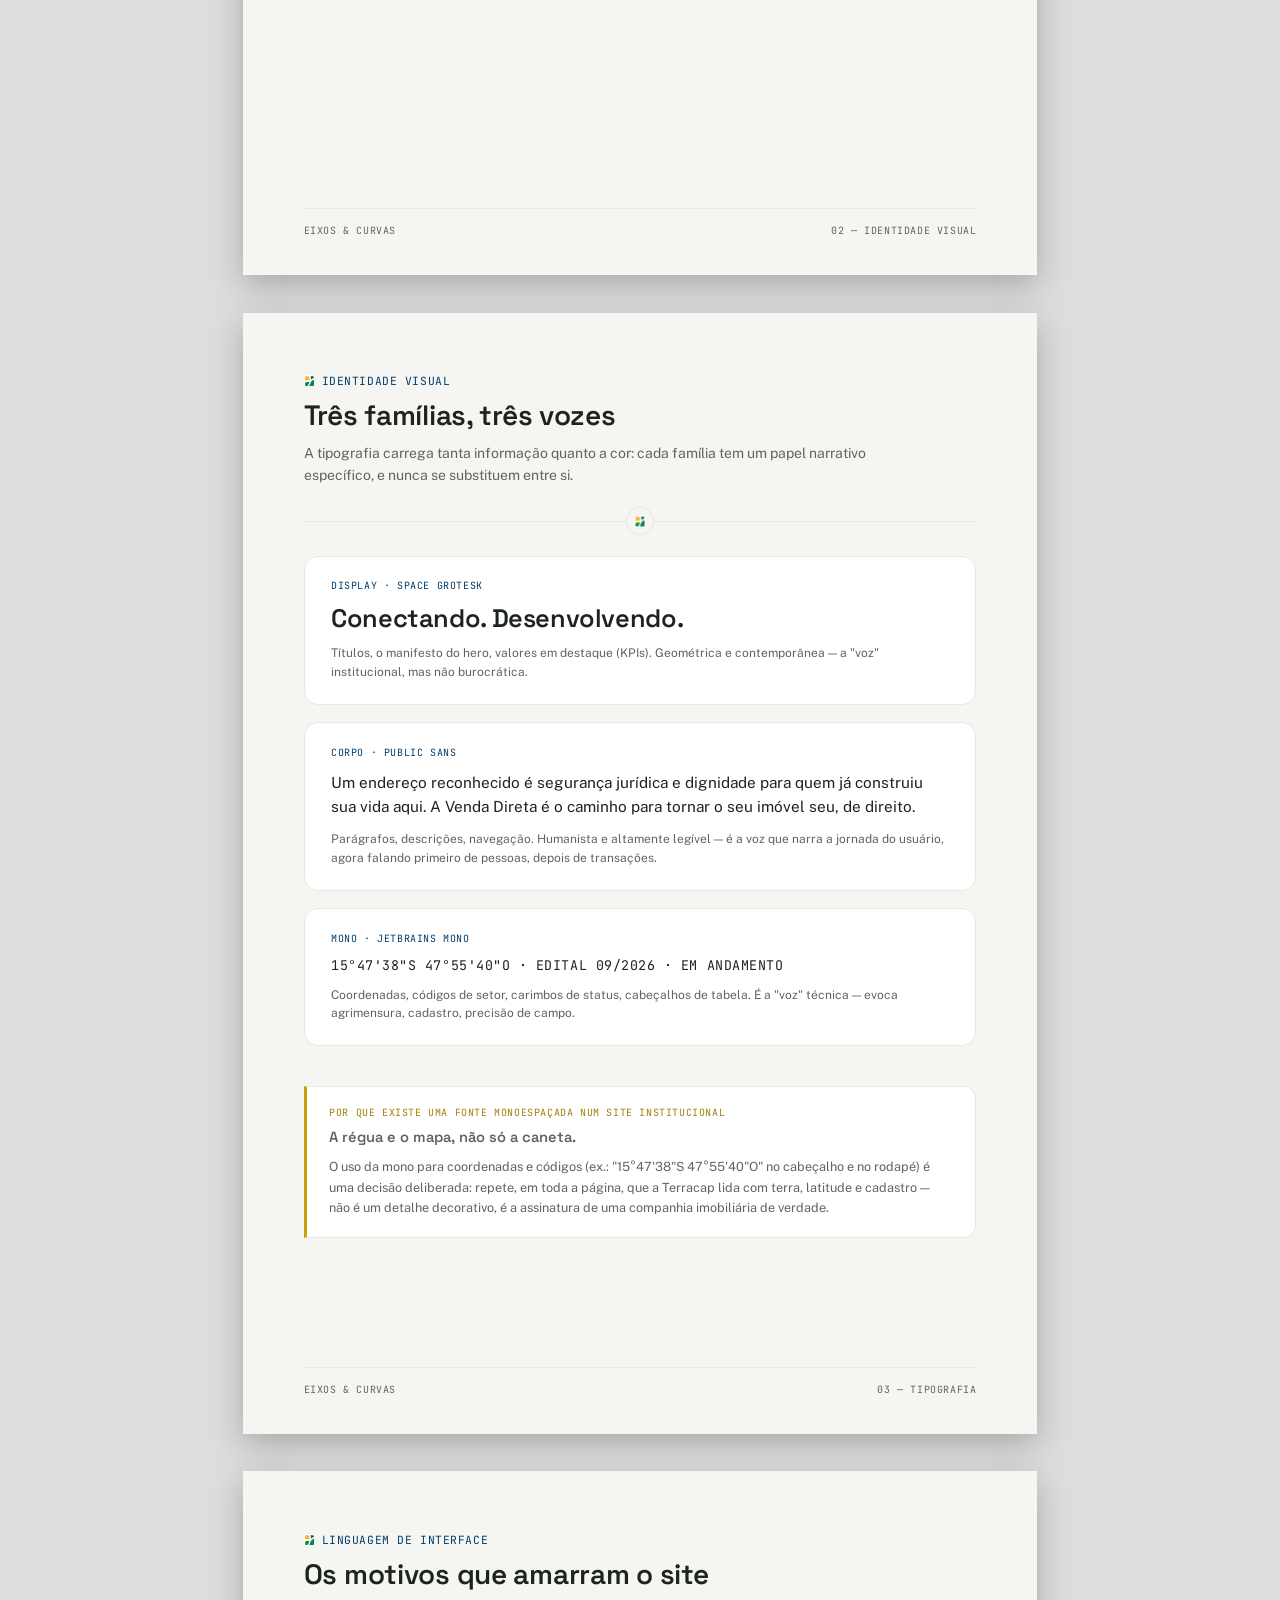
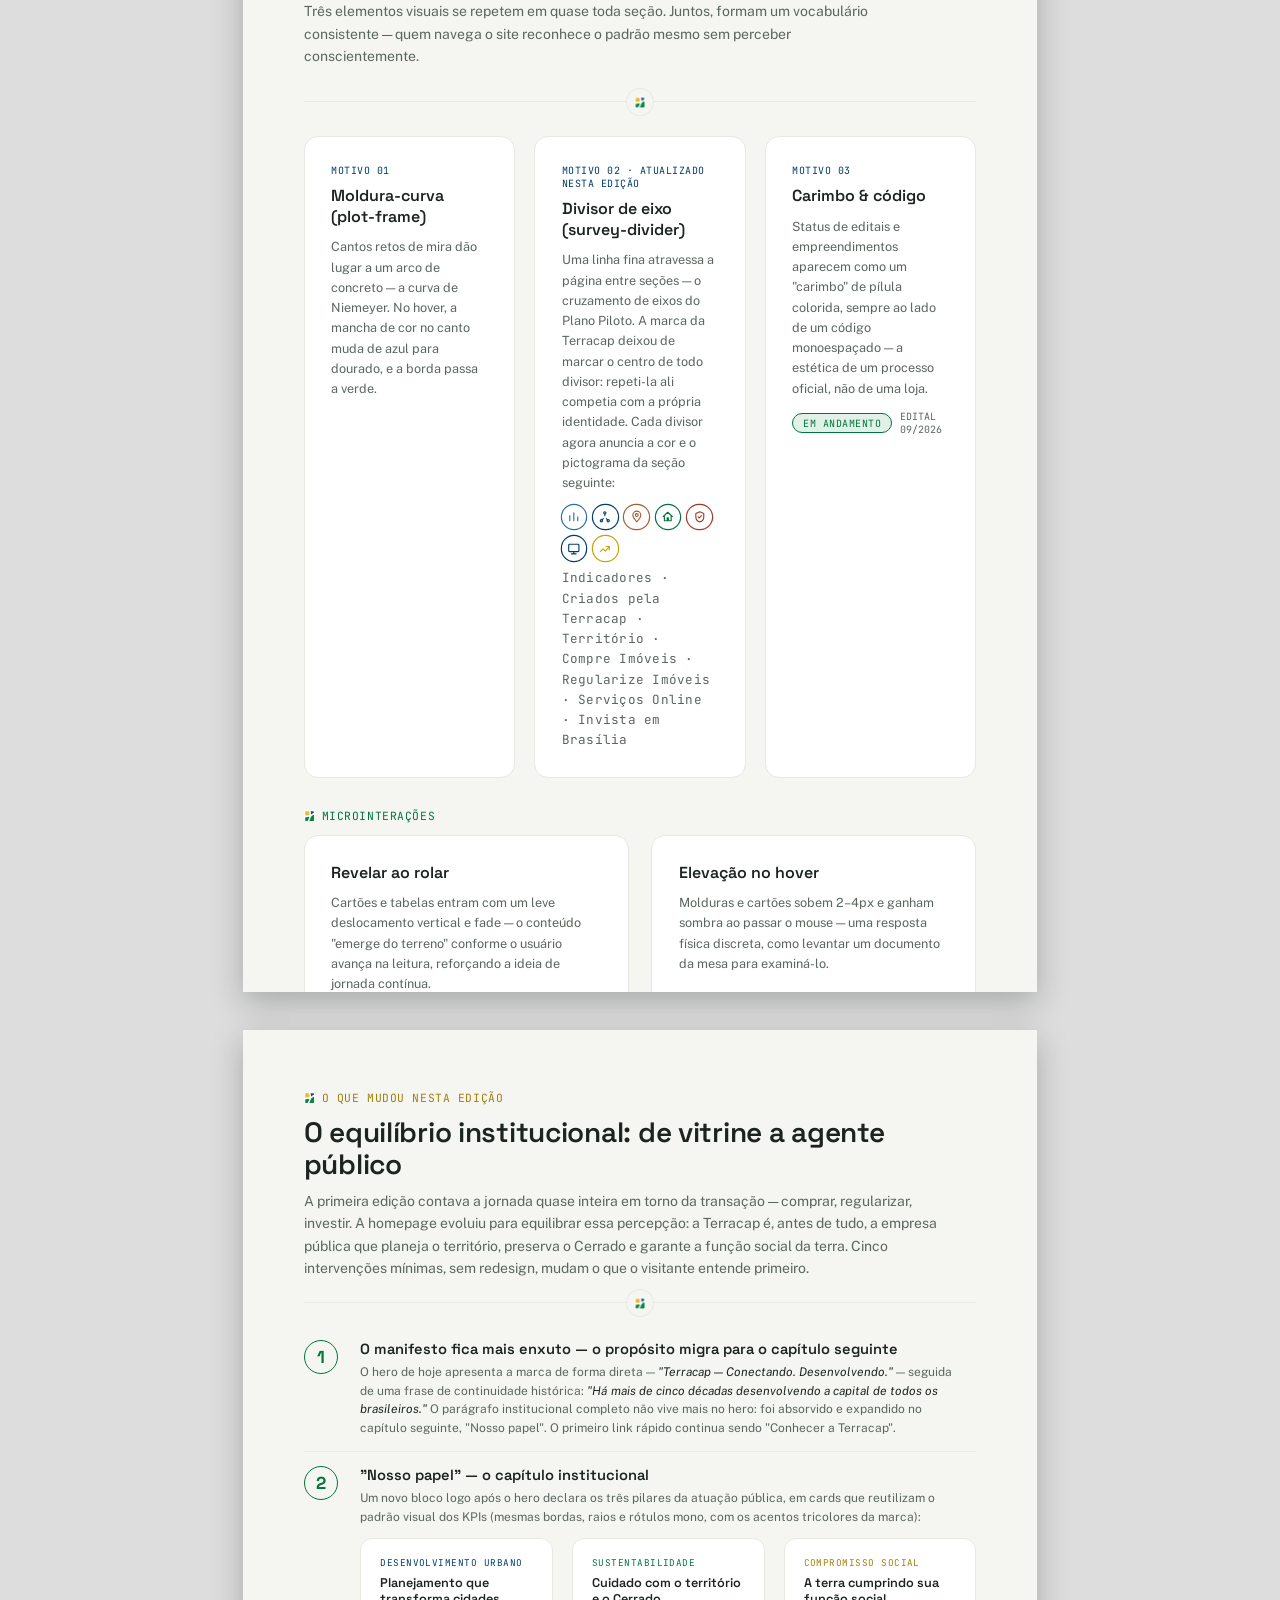
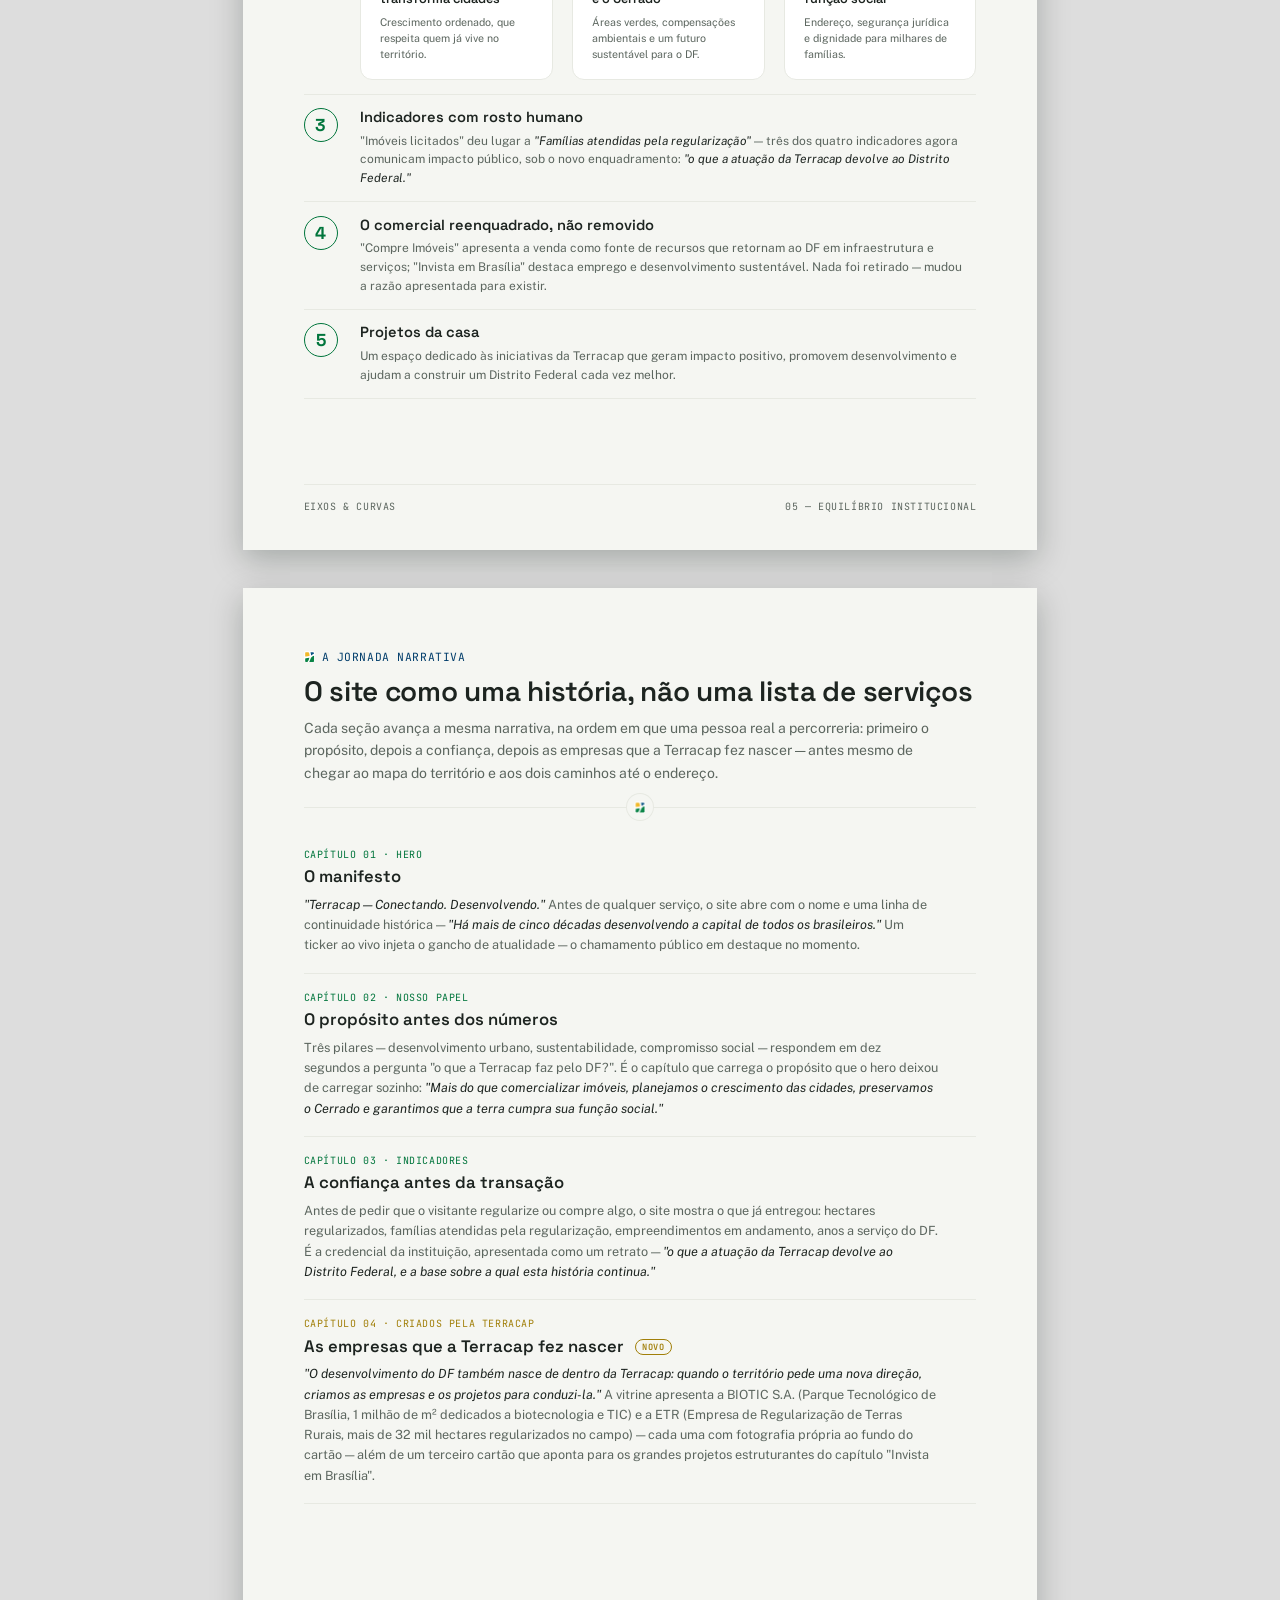
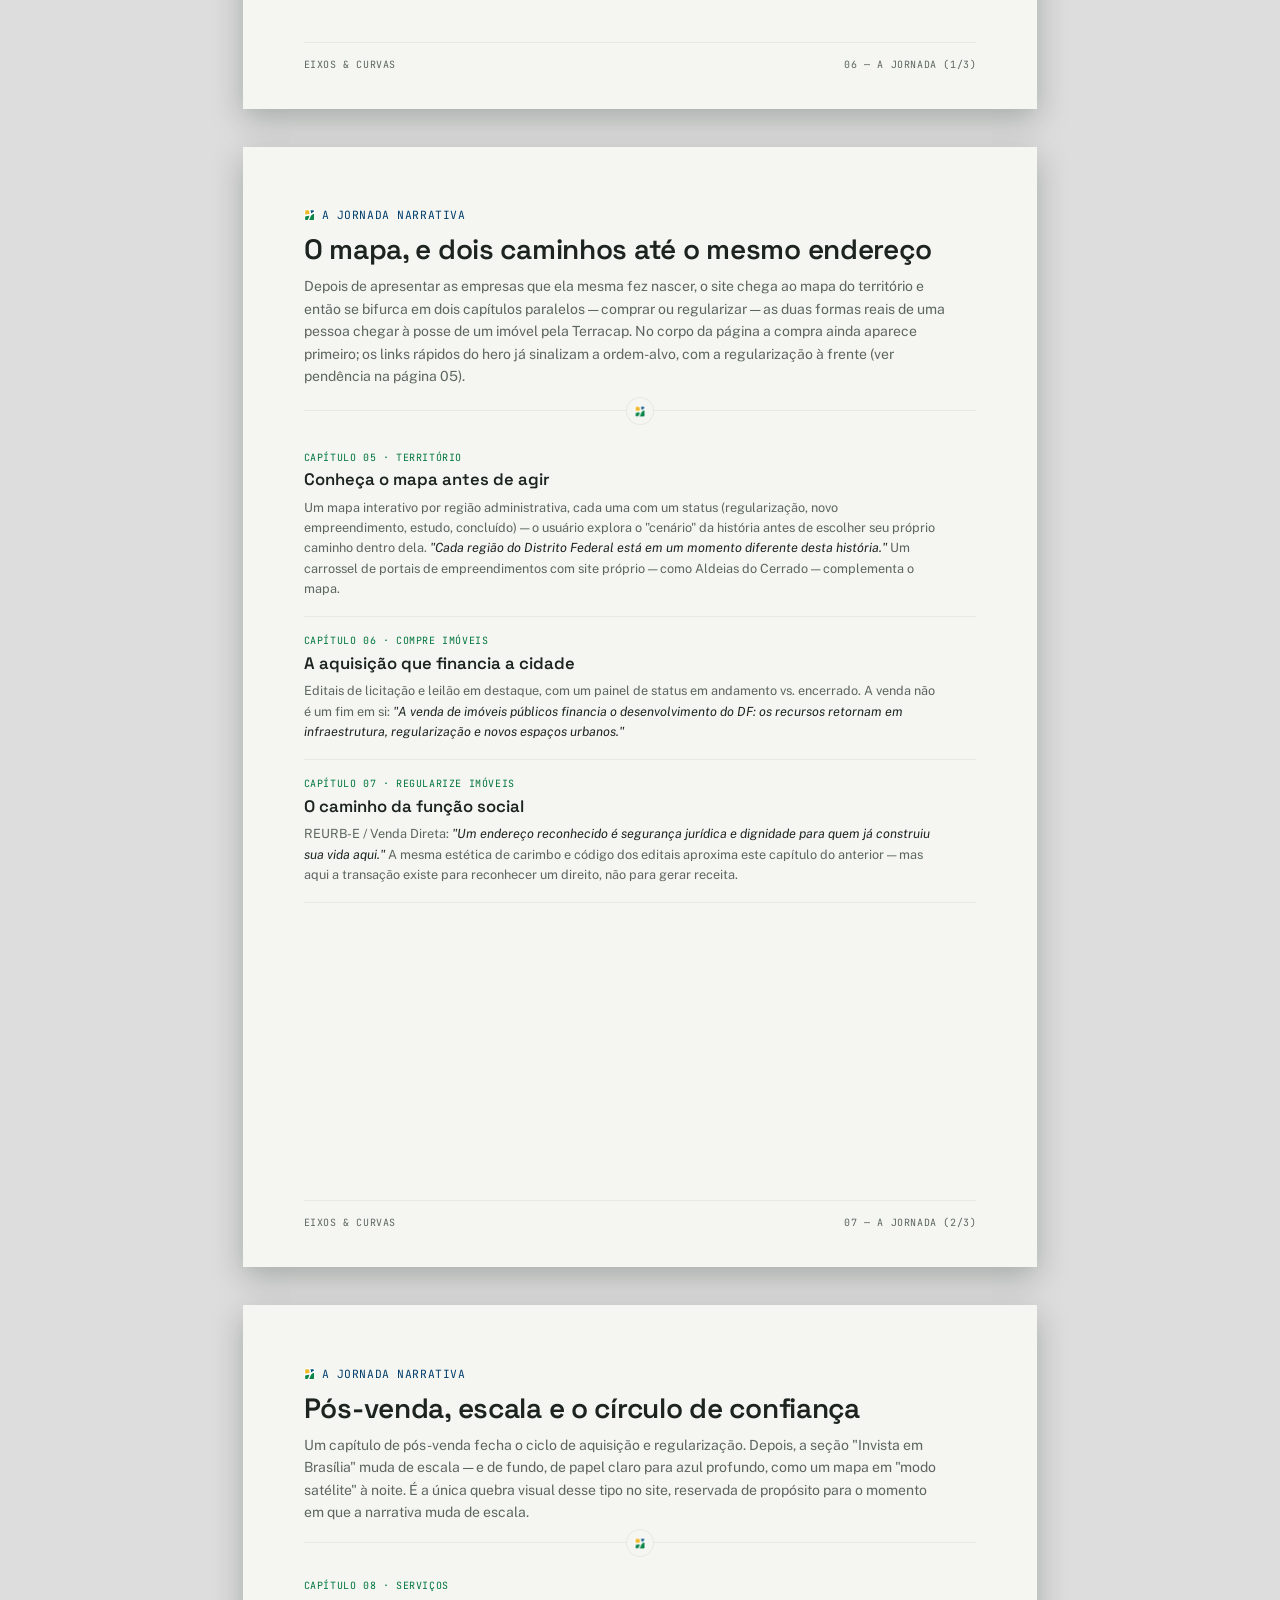
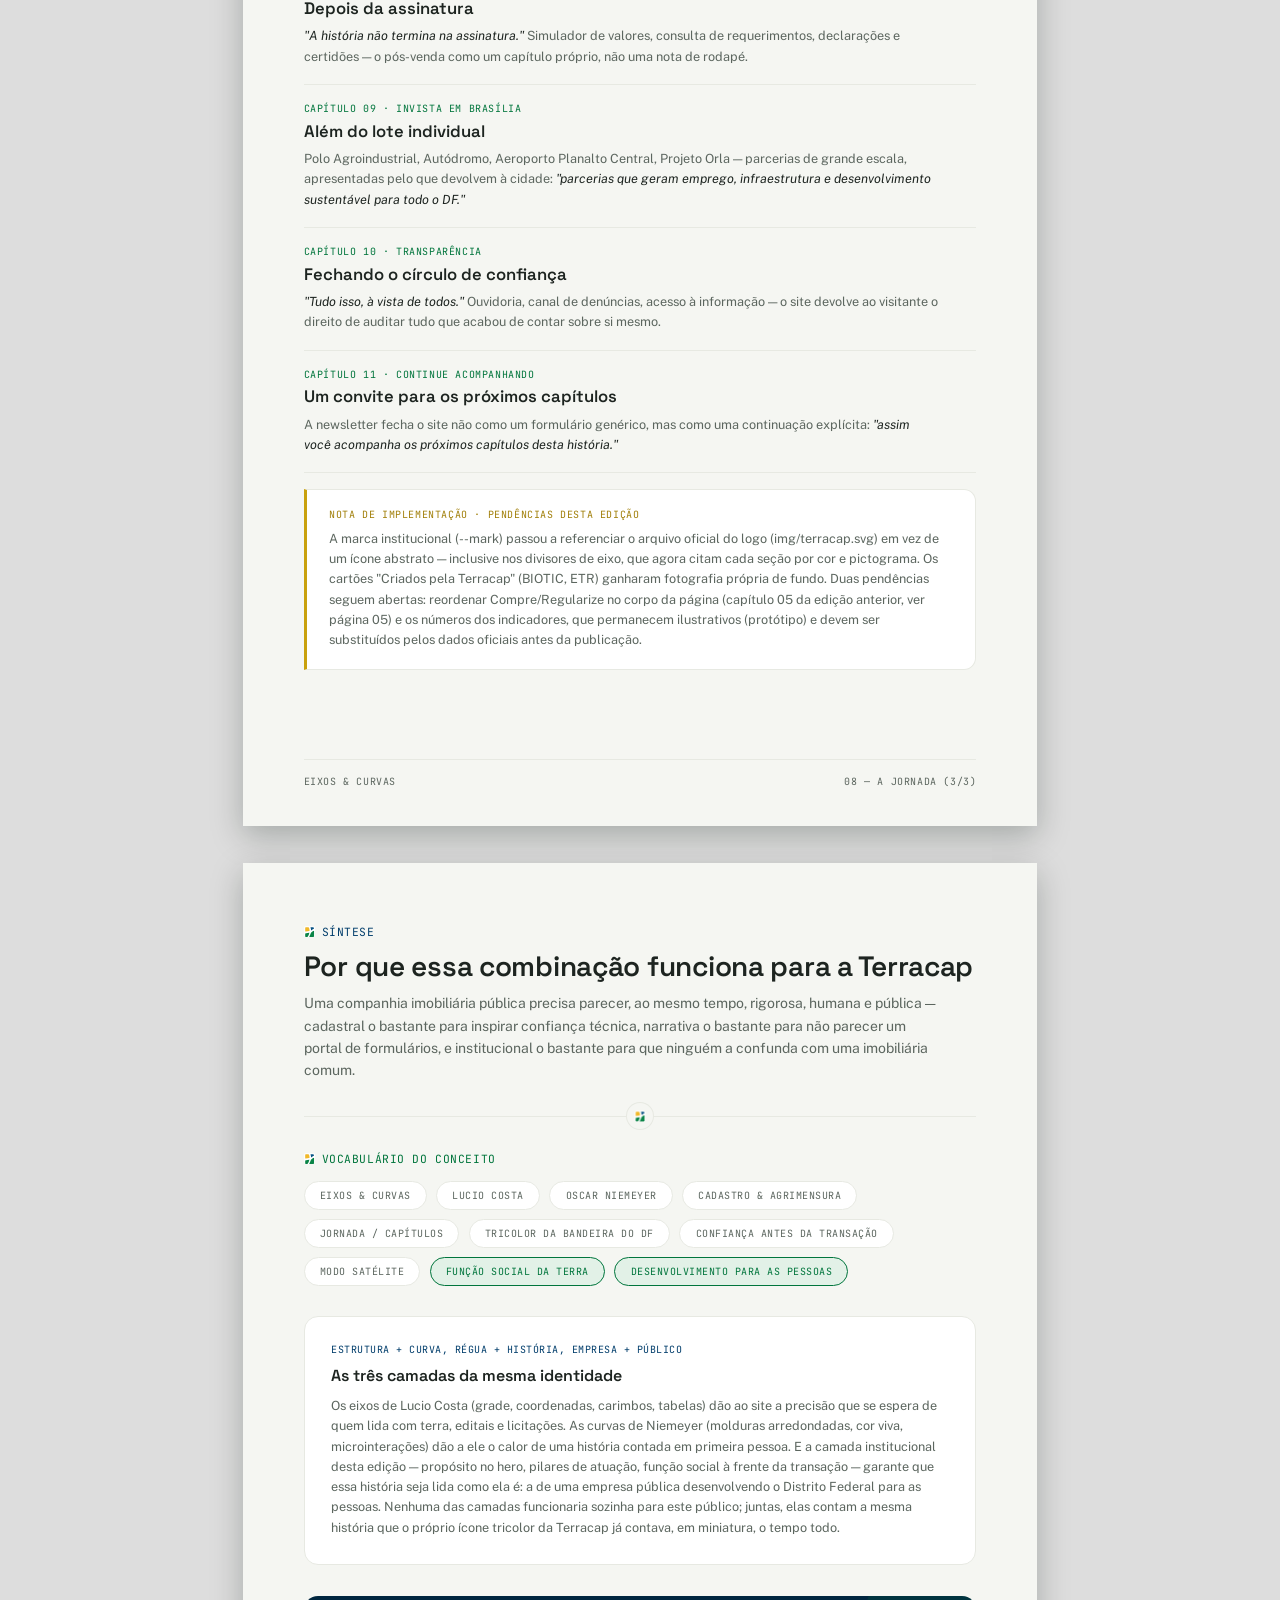
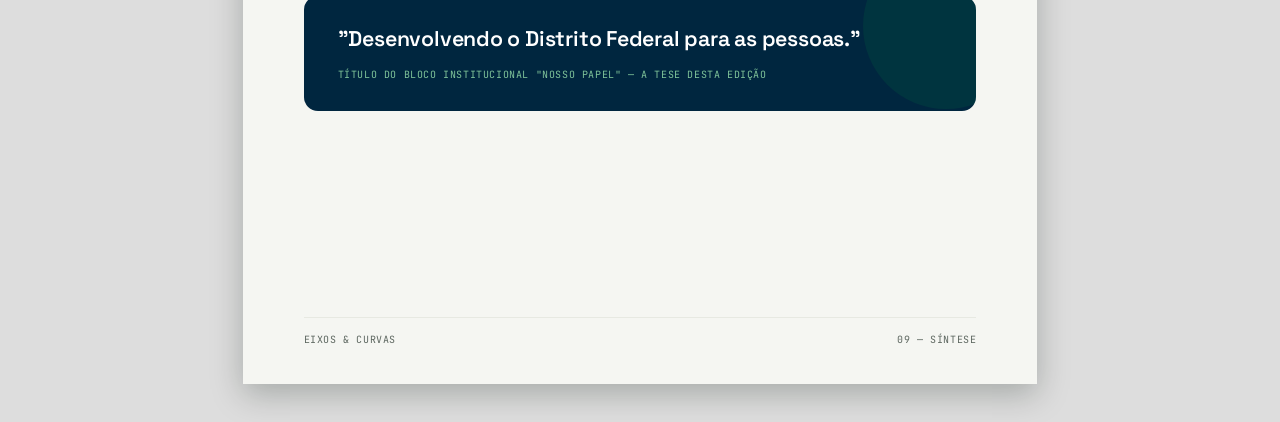
==== commit eb6e7414: "Doc alterada" ====
--- a/doc/Terracap-Eixos-e-Curvas-Conceito-e-Design.html
+++ b/doc/Terracap-Eixos-e-Curvas-Conceito-e-Design.html
@@ -105,7 +105,7 @@
 /* ---------- capa ---------- */
 .cover{display:flex;flex-direction:column;}
 .cover .coord-top{display:flex;justify-content:space-between;margin-bottom:26mm;}
-.cover-mark{width:58mm;aspect-ratio:200/52;background-image:url("https://www.terracap.df.gov.br/images/sampledata/logo.png");background-size:contain;background-repeat:no-repeat;background-position:left center;margin-bottom:12mm;}
+.cover-mark{width:58mm;aspect-ratio:200/52;background-image:url("logo.png");background-size:contain;background-repeat:no-repeat;background-position:left center;margin-bottom:12mm;}
 .cover h1{font-size:37pt;font-weight:600;letter-spacing:-.02em;line-height:1.06;max-width:165mm;}
 .cover .lede{max-width:150mm;margin-top:10mm;font-size:12pt;line-height:1.7;color:var(--ink-60);}
 .cover .edition{margin-top:10mm;display:flex;gap:4mm;align-items:center;}
@@ -459,6 +459,14 @@
     </div>
   </div>
 
+  <div class="move">
+    <div class="n">5</div>
+    <div>
+      <h3>Projetos da casa</h3>
+      <p>Um espaço dedicado às iniciativas da Terracap que geram impacto positivo, promovem desenvolvimento e ajudam a construir um Distrito Federal cada vez melhor.</p>
+    </div>
+  </div>
+
   <div class="page-foot"><span>EIXOS &amp; CURVAS</span><span>05 — EQUILÍBRIO INSTITUCIONAL</span></div>
 </div>
 
